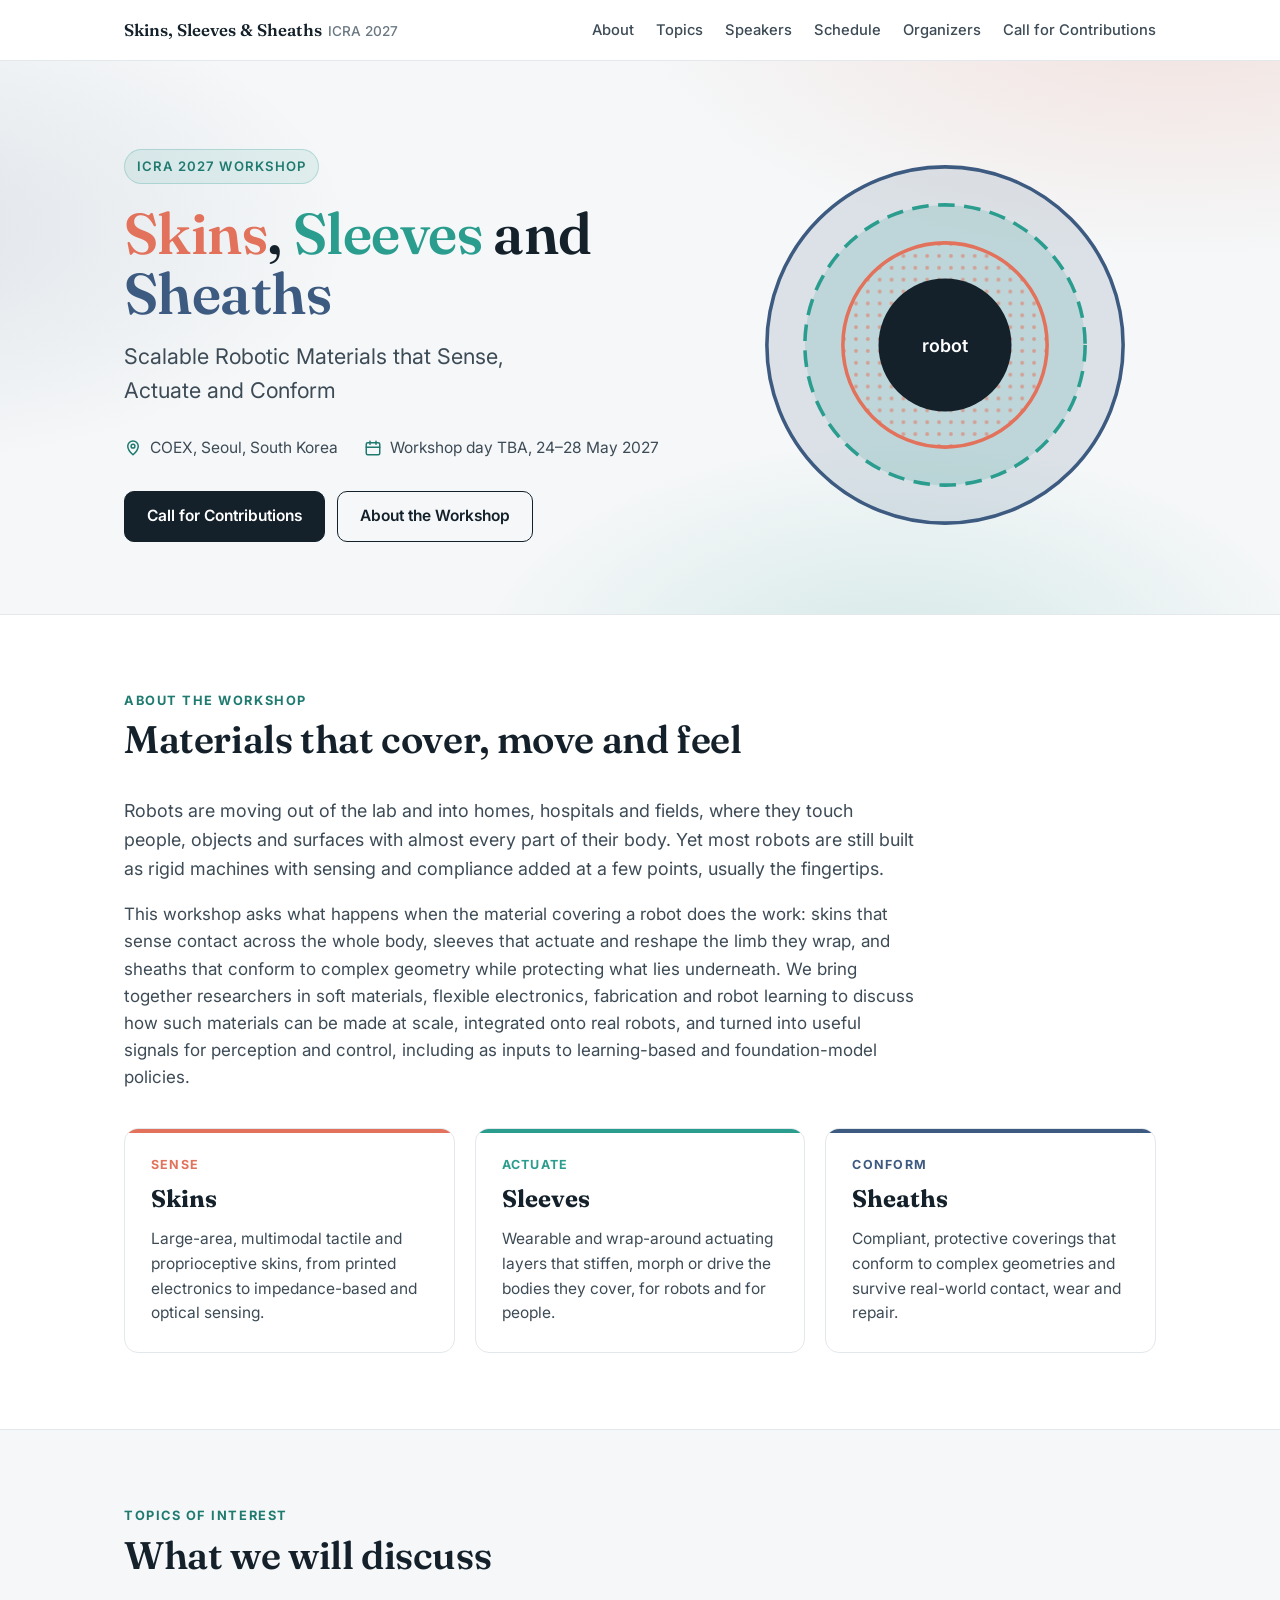
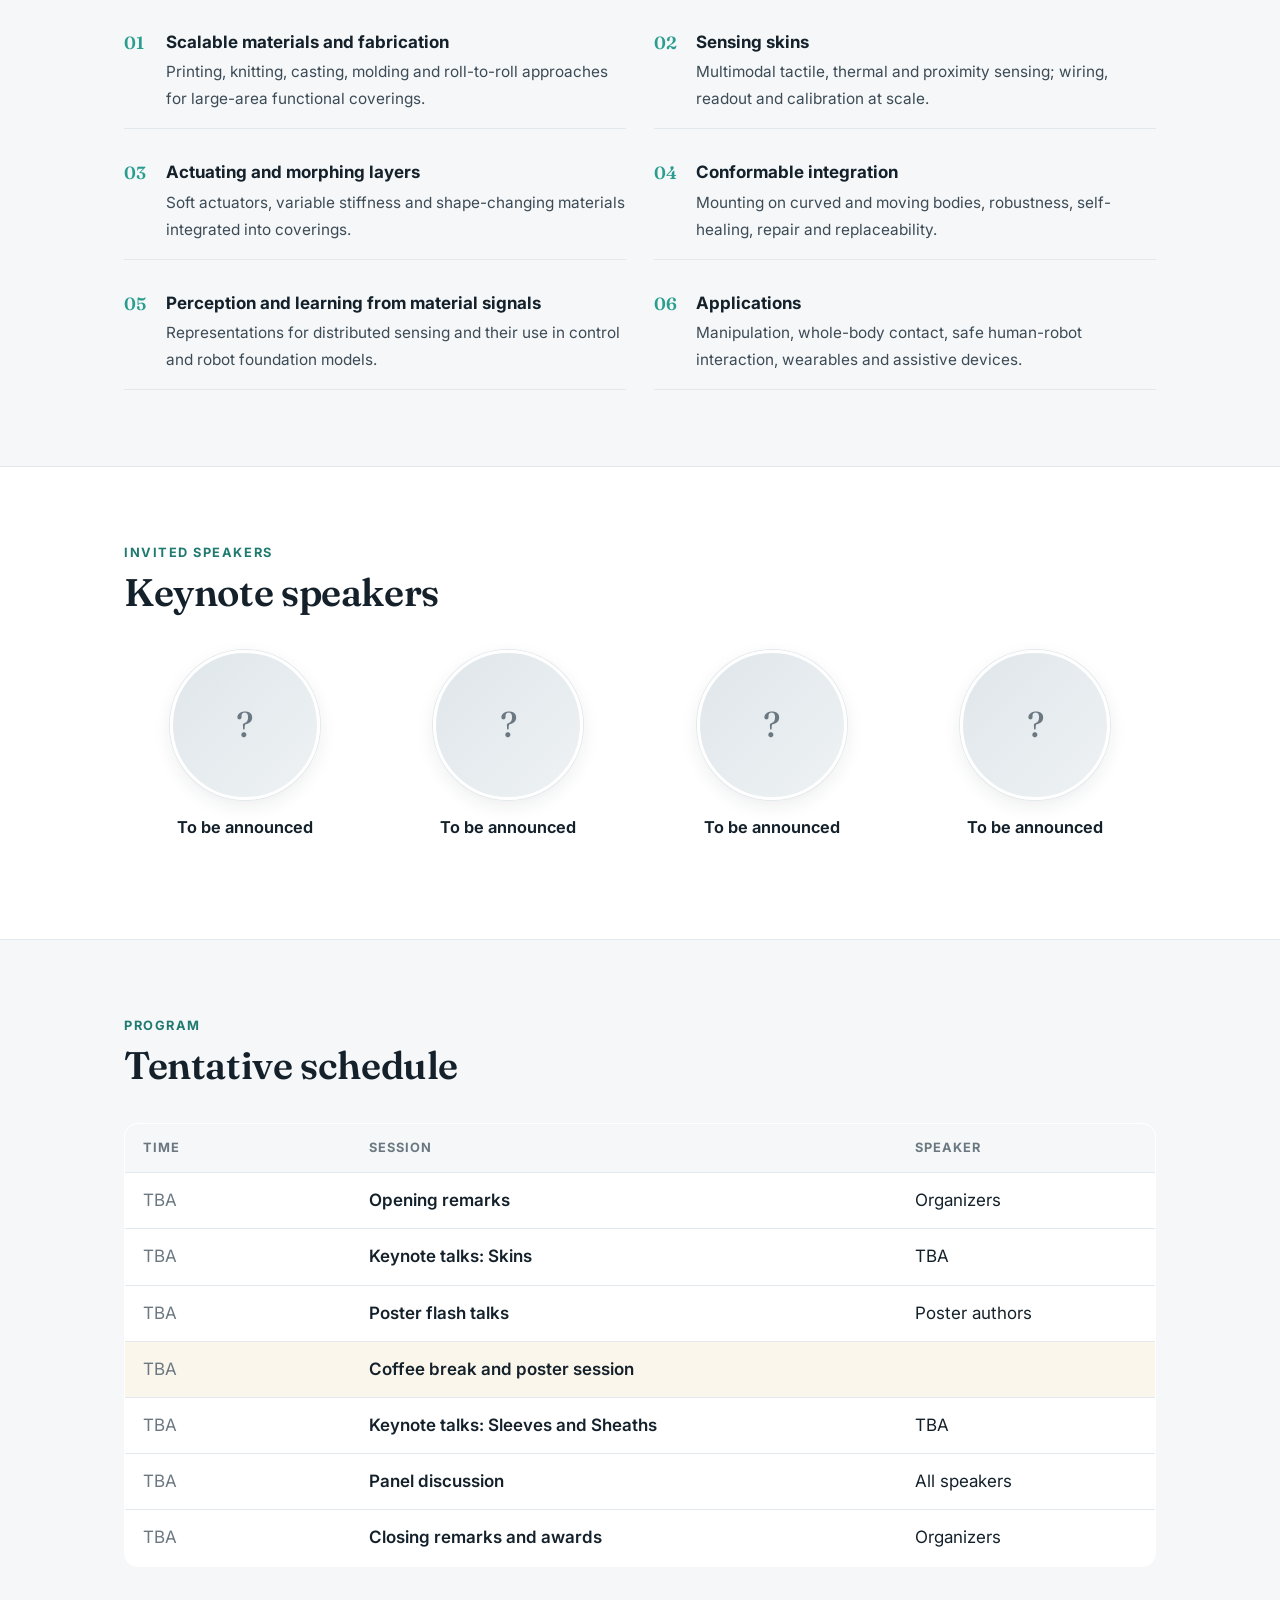
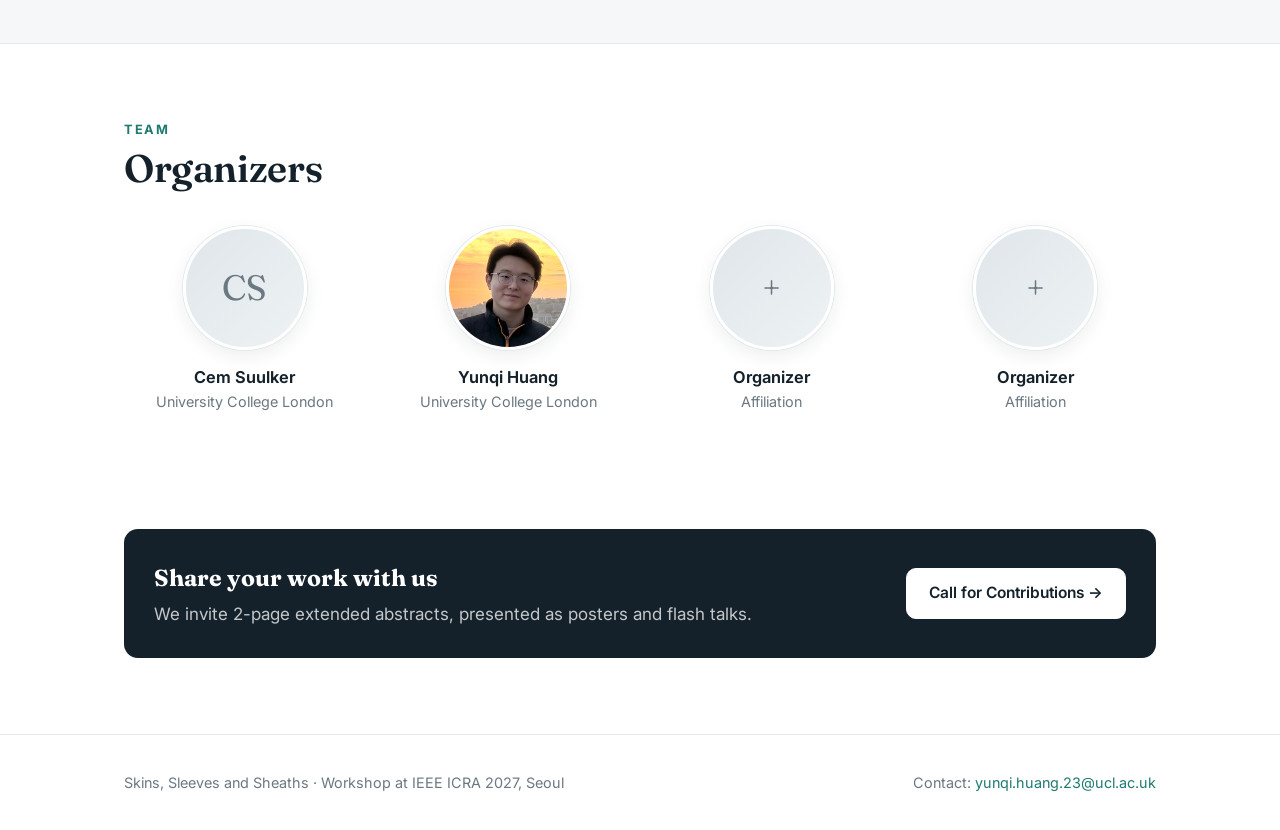
==== index.html @ aa508da0 "revise uni" ====
<!doctype html>
<html lang="en">
<head>
  <meta charset="utf-8">
  <meta name="viewport" content="width=device-width, initial-scale=1">
  <title>Skins, Sleeves and Sheaths | ICRA 2027 Workshop</title>
  <meta name="description" content="ICRA 2027 workshop on scalable robotic materials that sense, actuate and conform. Seoul, South Korea.">
  <meta property="og:title" content="Skins, Sleeves and Sheaths | ICRA 2027 Workshop">
  <meta property="og:description" content="Scalable robotic materials that sense, actuate and conform.">
  <link rel="icon" href="assets/img/favicon.svg" type="image/svg+xml">
  <link rel="preconnect" href="https://fonts.googleapis.com">
  <link rel="preconnect" href="https://fonts.gstatic.com" crossorigin>
  <link href="https://fonts.googleapis.com/css2?family=Fraunces:opsz,wght@9..144,500;9..144,600&family=Inter:wght@400;500;600;700&display=swap" rel="stylesheet">
  <link rel="stylesheet" href="assets/css/style.css">
</head>
<body>

<nav class="nav">
  <div class="container">
    <a class="brand" href="./">Skins, Sleeves &amp; Sheaths<span>ICRA 2027</span></a>
    <button class="nav-toggle" aria-label="Menu" onclick="document.querySelector('.nav-links').classList.toggle('open')">&#9776;</button>
    <ul class="nav-links">
      <li><a href="#about">About</a></li>
      <li><a href="#topics">Topics</a></li>
      <li><a href="#speakers">Speakers</a></li>
      <li><a href="#schedule">Schedule</a></li>
      <li><a href="#organizers">Organizers</a></li>
      <li><a href="call-for-contributions/">Call for Contributions</a></li>
    </ul>
  </div>
</nav>

<!-- ================= HERO ================= -->
<header class="hero">
  <div class="container">
    <div>
      <span class="eyebrow">ICRA 2027 Workshop</span>
      <h1><span class="w-skin">Skins</span>, <span class="w-sleeve">Sleeves</span> and <span class="w-sheath">Sheaths</span></h1>
      <p class="subtitle">Scalable Robotic Materials that Sense, Actuate and Conform</p>
      <div class="meta">
        <div>
          <svg viewBox="0 0 24 24" fill="none" stroke-width="2" stroke-linecap="round" stroke-linejoin="round"><path d="M12 21s-7-6.2-7-11.5A7 7 0 0 1 19 9.5C19 14.8 12 21 12 21z"/><circle cx="12" cy="9.5" r="2.5"/></svg>
          COEX, Seoul, South Korea <!-- TODO: add room once assigned -->
        </div>
        <div>
          <svg viewBox="0 0 24 24" fill="none" stroke-width="2" stroke-linecap="round" stroke-linejoin="round"><rect x="3" y="5" width="18" height="16" rx="2"/><path d="M16 3v4M8 3v4M3 11h18"/></svg>
          Workshop day TBA, 24–28 May 2027 <!-- TODO: exact date & time -->
        </div>
      </div>
      <div class="btns">
        <a class="btn btn-primary" href="call-for-contributions/">Call for Contributions</a>
        <a class="btn btn-ghost" href="#about">About the Workshop</a>
      </div>
    </div>

    <!-- Cross-section motif: core + three conforming layers -->
    <svg class="layers" viewBox="0 0 320 320" role="img" aria-label="Three conforming material layers around a robot limb">
      <defs>
        <pattern id="dots" width="10" height="10" patternUnits="userSpaceOnUse">
          <circle cx="5" cy="5" r="1.6" fill="#e2725b"/>
        </pattern>
      </defs>
      <circle cx="160" cy="160" r="150" fill="#3d5a80" opacity="0.14"/>
      <circle cx="160" cy="160" r="150" fill="none" stroke="#3d5a80" stroke-width="3"/>
      <circle cx="160" cy="160" r="118" fill="#2a9d8f" opacity="0.16"/>
      <circle cx="160" cy="160" r="118" fill="none" stroke="#2a9d8f" stroke-width="3" stroke-dasharray="14 8"/>
      <circle cx="160" cy="160" r="86" fill="url(#dots)" opacity="0.55"/>
      <circle cx="160" cy="160" r="86" fill="none" stroke="#e2725b" stroke-width="3"/>
      <circle cx="160" cy="160" r="56" fill="#14212b"/>
      <text x="160" y="166" text-anchor="middle" font-family="Inter, sans-serif" font-size="15" font-weight="600" fill="#fff">robot</text>
    </svg>
  </div>
</header>

<!-- ================= ABOUT ================= -->
<section id="about">
  <div class="container">
    <div class="section-head">
      <div class="kicker">About the Workshop</div>
      <h2>Materials that cover, move and feel</h2>
    </div>
    <div class="prose">
      <!-- DRAFT overview text: edit freely -->
      <p class="lead">Robots are moving out of the lab and into homes, hospitals and fields, where they touch people, objects and surfaces with almost every part of their body. Yet most robots are still built as rigid machines with sensing and compliance added at a few points, usually the fingertips.</p>
      <p>This workshop asks what happens when the material covering a robot does the work: skins that sense contact across the whole body, sleeves that actuate and reshape the limb they wrap, and sheaths that conform to complex geometry while protecting what lies underneath. We bring together researchers in soft materials, flexible electronics, fabrication and robot learning to discuss how such materials can be made at scale, integrated onto real robots, and turned into useful signals for perception and control, including as inputs to learning-based and foundation-model policies.</p>
    </div>

    <div class="pillars">
      <div class="pillar skin">
        <div class="tag">Sense</div>
        <h3>Skins</h3>
        <p>Large-area, multimodal tactile and proprioceptive skins, from printed electronics to impedance-based and optical sensing.</p>
      </div>
      <div class="pillar sleeve">
        <div class="tag">Actuate</div>
        <h3>Sleeves</h3>
        <p>Wearable and wrap-around actuating layers that stiffen, morph or drive the bodies they cover, for robots and for people.</p>
      </div>
      <div class="pillar sheath">
        <div class="tag">Conform</div>
        <h3>Sheaths</h3>
        <p>Compliant, protective coverings that conform to complex geometries and survive real-world contact, wear and repair.</p>
      </div>
    </div>
  </div>
</section>

<!-- ================= TOPICS ================= -->
<section id="topics" class="alt">
  <div class="container">
    <div class="section-head">
      <div class="kicker">Topics of Interest</div>
      <h2>What we will discuss</h2>
    </div>
    <ol class="topics">
      <li><span class="num">01</span><div><strong>Scalable materials and fabrication</strong><span class="desc">Printing, knitting, casting, molding and roll-to-roll approaches for large-area functional coverings.</span></div></li>
      <li><span class="num">02</span><div><strong>Sensing skins</strong><span class="desc">Multimodal tactile, thermal and proximity sensing; wiring, readout and calibration at scale.</span></div></li>
      <li><span class="num">03</span><div><strong>Actuating and morphing layers</strong><span class="desc">Soft actuators, variable stiffness and shape-changing materials integrated into coverings.</span></div></li>
      <li><span class="num">04</span><div><strong>Conformable integration</strong><span class="desc">Mounting on curved and moving bodies, robustness, self-healing, repair and replaceability.</span></div></li>
      <li><span class="num">05</span><div><strong>Perception and learning from material signals</strong><span class="desc">Representations for distributed sensing and their use in control and robot foundation models.</span></div></li>
      <li><span class="num">06</span><div><strong>Applications</strong><span class="desc">Manipulation, whole-body contact, safe human-robot interaction, wearables and assistive devices.</span></div></li>
    </ol>
  </div>
</section>

<!-- ================= SPEAKERS ================= -->
<section id="speakers">
  <div class="container">
    <div class="section-head">
      <div class="kicker">Invited Speakers</div>
      <h2>Keynote speakers</h2>
    </div>

    <div class="people">
      <!--
        Copy this block for each speaker. Put the photo in assets/img/speakers/.
        <div class="person">
          <a href="https://speaker-homepage" target="_blank" rel="noopener">
            <img class="photo" src="assets/img/speakers/firstname-lastname.jpg" alt="Prof. Firstname Lastname">
            <div class="name">Prof. Firstname Lastname</div>
          </a>
          <div class="aff">University</div>
          <div class="talk">Talk title</div>
        </div>
      -->
      <div class="person"><div class="photo">?</div><div class="name">To be announced</div><div class="aff">&nbsp;</div></div>
      <div class="person"><div class="photo">?</div><div class="name">To be announced</div><div class="aff">&nbsp;</div></div>
      <div class="person"><div class="photo">?</div><div class="name">To be announced</div><div class="aff">&nbsp;</div></div>
      <div class="person"><div class="photo">?</div><div class="name">To be announced</div><div class="aff">&nbsp;</div></div>
    </div>
  </div>
</section>

<!-- ================= SCHEDULE ================= -->
<section id="schedule" class="alt">
  <div class="container">
    <div class="section-head">
      <div class="kicker">Program</div>
      <h2>Tentative schedule</h2>
    </div>
    <!-- Edit rows freely. Add class="break" to a <tr> for coffee/poster breaks. -->
    <table class="schedule">
      <thead>
        <tr><th>Time</th><th>Session</th><th class="speaker-col">Speaker</th></tr>
      </thead>
      <tbody>
        <tr><td class="time">TBA</td><td class="event">Opening remarks</td><td class="speaker-col">Organizers</td></tr>
        <tr><td class="time">TBA</td><td class="event">Keynote talks: Skins</td><td class="speaker-col">TBA</td></tr>
        <tr><td class="time">TBA</td><td class="event">Poster flash talks</td><td class="speaker-col">Poster authors</td></tr>
        <tr class="break"><td class="time">TBA</td><td class="event">Coffee break and poster session</td><td class="speaker-col"></td></tr>
        <tr><td class="time">TBA</td><td class="event">Keynote talks: Sleeves and Sheaths</td><td class="speaker-col">TBA</td></tr>
        <tr><td class="time">TBA</td><td class="event">Panel discussion</td><td class="speaker-col">All speakers</td></tr>
        <tr><td class="time">TBA</td><td class="event">Closing remarks and awards</td><td class="speaker-col">Organizers</td></tr>
      </tbody>
    </table>
  </div>
</section>

<!-- ================= ORGANIZERS ================= -->
<section id="organizers">
  <div class="container">
    <div class="section-head">
      <div class="kicker">Team</div>
      <h2>Organizers</h2>
    </div>
    <div class="people organizers">
      <!--
        Copy this block for each organizer. Put the photo in assets/img/organizers/.
        <div class="person">
          <a href="https://homepage" target="_blank" rel="noopener">
            <img class="photo" src="assets/img/organizers/firstname-lastname.jpg" alt="Firstname Lastname">
            <div class="name">Firstname Lastname</div>
          </a>
          <div class="aff">University</div>
        </div>
      -->
      <div class="person">
        <a href="https://www.cemsuulker.com/" target="_blank" rel="noopener">
          <!-- TODO: add photo as assets/img/organizers/cem-suulker.jpg, then replace the div below with:
               <img class="photo" src="assets/img/organizers/cem-suulker.jpg" alt="Cem Suulker"> -->
          <div class="photo">CS</div>
          <div class="name">Cem Suulker</div>
        </a>
        <div class="aff">University College London</div>
      </div>
      <div class="person">
        <a href="https://rexhuang98.github.io/" target="_blank" rel="noopener">
          <img class="photo" src="assets/img/organizers/yunqi-huang.jpg" alt="Yunqi Huang">
          <div class="name">Yunqi Huang</div>
        </a>
        <div class="aff">University College London</div>
      </div>
      <div class="person"><div class="photo">+</div><div class="name">Organizer</div><div class="aff">Affiliation</div></div>
      <div class="person"><div class="photo">+</div><div class="name">Organizer</div><div class="aff">Affiliation</div></div>
    </div>
  </div>
</section>

<!-- ================= SPONSORS (uncomment when you have them) =================
<section id="sponsors" class="alt">
  <div class="container">
    <div class="section-head">
      <div class="kicker">Support</div>
      <h2>Sponsors</h2>
    </div>
    <div class="sponsors">
      <a href="https://sponsor-website" target="_blank" rel="noopener"><img src="assets/img/sponsors/sponsor1.png" alt="Sponsor name"></a>
    </div>
  </div>
</section>
-->

<!-- ================= CTA ================= -->
<section style="padding-top:0;">
  <div class="container">
    <div class="cta-band">
      <div>
        <h3>Share your work with us</h3>
        <p>We invite 2-page extended abstracts, presented as posters and flash talks.</p>
      </div>
      <a class="btn" href="call-for-contributions/">Call for Contributions →</a>
    </div>
  </div>
</section>

<footer>
  <div class="container">
    <div>Skins, Sleeves and Sheaths · Workshop at IEEE ICRA 2027, Seoul</div>
    <div>Contact: <a href="mailto:yunqi.huang.23@ucl.ac.uk">yunqi.huang.23@ucl.ac.uk</a></div>
  </div>
</footer>

</body>
</html>
---- assets/css/style.css ----
/* Skins, Sleeves and Sheaths — ICRA 2027 Workshop
   Plain CSS, no build step. Edit the tokens below to retheme. */

:root {
  --ink: #14212b;
  --ink-soft: #3d4b56;
  --muted: #6b7882;
  --line: #e3e8ec;
  --paper: #ffffff;
  --paper-alt: #f5f7f8;

  --skin: #e2725b;      /* Skins  — sense    */
  --sleeve: #2a9d8f;    /* Sleeves — actuate */
  --sheath: #3d5a80;    /* Sheaths — conform */
  --accent: #2a9d8f;
  --accent-dark: #1f7a6f;

  --radius: 14px;
  --maxw: 1080px;
  --font: "Inter", system-ui, -apple-system, "Segoe UI", Roboto, sans-serif;
  --display: "Fraunces", Georgia, "Times New Roman", serif;
}

* { box-sizing: border-box; }
html { scroll-behavior: smooth; scroll-padding-top: 72px; }
body {
  margin: 0;
  font-family: var(--font);
  color: var(--ink);
  background: var(--paper);
  line-height: 1.6;
  font-size: 17px;
  -webkit-font-smoothing: antialiased;
}
img { max-width: 100%; display: block; }
a { color: var(--accent-dark); text-decoration: none; }
a:hover { text-decoration: underline; }

.container { max-width: var(--maxw); margin: 0 auto; padding: 0 24px; }

/* ---------- Navigation ---------- */
.nav {
  position: sticky; top: 0; z-index: 50;
  background: rgba(255,255,255,0.9);
  backdrop-filter: saturate(160%) blur(10px);
  -webkit-backdrop-filter: saturate(160%) blur(10px);
  border-bottom: 1px solid var(--line);
}
.nav .container { display: flex; align-items: center; justify-content: space-between; height: 60px; gap: 16px; }
.brand { font-family: var(--display); font-weight: 600; font-size: 1.05rem; color: var(--ink); white-space: nowrap; }
.brand span { color: var(--muted); font-family: var(--font); font-weight: 500; font-size: 0.85rem; margin-left: 6px; }
.brand:hover { text-decoration: none; }
.nav-links { display: flex; gap: 22px; list-style: none; margin: 0; padding: 0; }
.nav-links a { color: var(--ink-soft); font-size: 0.92rem; font-weight: 500; }
.nav-links a:hover, .nav-links a.active { color: var(--ink); text-decoration: none; }
.nav-toggle { display: none; background: none; border: 0; font-size: 1.5rem; cursor: pointer; color: var(--ink); }

/* ---------- Hero ---------- */
.hero {
  position: relative; overflow: hidden;
  padding: 88px 0 72px;
  background:
    radial-gradient(900px 420px at 92% -10%, rgba(226,114,91,0.16), transparent 60%),
    radial-gradient(700px 380px at 70% 110%, rgba(42,157,143,0.16), transparent 60%),
    radial-gradient(800px 400px at -10% 30%, rgba(61,90,128,0.12), transparent 60%),
    var(--paper-alt);
  border-bottom: 1px solid var(--line);
}
.hero .container { position: relative; display: grid; grid-template-columns: 1.35fr 1fr; gap: 40px; align-items: center; }
.eyebrow {
  display: inline-flex; align-items: center; gap: 8px;
  font-size: 0.82rem; font-weight: 600; letter-spacing: 0.08em; text-transform: uppercase;
  color: var(--accent-dark);
  background: rgba(42,157,143,0.1); border: 1px solid rgba(42,157,143,0.25);
  padding: 6px 12px; border-radius: 999px;
}
.hero h1 {
  font-family: var(--display); font-weight: 600;
  font-size: clamp(2.3rem, 5vw, 3.6rem); line-height: 1.05; letter-spacing: -0.01em;
  margin: 20px 0 14px;
}
.hero h1 .w-skin { color: var(--skin); }
.hero h1 .w-sleeve { color: var(--sleeve); }
.hero h1 .w-sheath { color: var(--sheath); }
.hero .subtitle { font-size: clamp(1.1rem, 2vw, 1.35rem); color: var(--ink-soft); margin: 0 0 28px; max-width: 34ch; }
.meta { display: flex; flex-wrap: wrap; gap: 10px 26px; margin-bottom: 30px; color: var(--ink-soft); font-size: 0.97rem; }
.meta div { display: flex; align-items: center; gap: 8px; }
.meta svg { width: 18px; height: 18px; stroke: var(--accent-dark); flex: none; }
.btns { display: flex; flex-wrap: wrap; gap: 12px; }
.btn {
  display: inline-block; padding: 12px 22px; border-radius: 10px; font-weight: 600; font-size: 0.97rem;
  border: 1px solid var(--ink); transition: transform .15s ease, background .15s ease;
}
.btn:hover { text-decoration: none; transform: translateY(-1px); }
.btn-primary { background: var(--ink); color: #fff; }
.btn-primary:hover { background: #22323e; }
.btn-ghost { color: var(--ink); background: transparent; }
.btn-ghost:hover { background: rgba(20,33,43,0.05); }

.layers { width: 100%; max-width: 380px; justify-self: center; }

/* ---------- Sections ---------- */
section { padding: 76px 0; }
section.alt { background: var(--paper-alt); border-top: 1px solid var(--line); border-bottom: 1px solid var(--line); }
.section-head { margin-bottom: 36px; }
.section-head .kicker { font-size: 0.8rem; font-weight: 700; letter-spacing: 0.12em; text-transform: uppercase; color: var(--accent-dark); }
h2 { line-height: 1.15; font-family: var(--display); font-weight: 600; font-size: clamp(1.8rem, 3.2vw, 2.4rem); margin: 6px 0 0; letter-spacing: -0.01em; }
h3 { font-size: 1.15rem; margin: 0 0 8px; }
.lead { font-size: 1.12rem; color: var(--ink-soft); max-width: 72ch; }
.prose p { max-width: 72ch; color: var(--ink-soft); }

/* Pillars */
.pillars { display: grid; grid-template-columns: repeat(3, 1fr); gap: 20px; margin-top: 36px; }
.pillar {
  background: var(--paper); border: 1px solid var(--line); border-radius: var(--radius);
  padding: 26px; position: relative; overflow: hidden;
}
.pillar::before { content: ""; position: absolute; inset: 0 0 auto 0; height: 4px; background: var(--c); }
.pillar .tag { font-size: 0.78rem; font-weight: 700; letter-spacing: 0.1em; text-transform: uppercase; color: var(--c); }
.pillar h3 { font-family: var(--display); font-size: 1.5rem; margin: 6px 0 8px; }
.pillar p { margin: 0; color: var(--ink-soft); font-size: 0.97rem; }
.pillar.skin { --c: var(--skin); }
.pillar.sleeve { --c: var(--sleeve); }
.pillar.sheath { --c: var(--sheath); }

/* Topics */
.topics { display: grid; grid-template-columns: repeat(2, 1fr); gap: 14px 28px; margin: 0; padding: 0; list-style: none; }
.topics li { display: flex; gap: 14px; padding: 16px 0; border-bottom: 1px solid var(--line); }
.topics .num { font-family: var(--display); font-size: 1.1rem; color: var(--accent); font-weight: 600; min-width: 28px; }
.topics strong { display: block; margin-bottom: 2px; }
.topics span.desc { color: var(--ink-soft); font-size: 0.96rem; }

/* People grids */
.people { display: grid; grid-template-columns: repeat(auto-fill, minmax(190px, 1fr)); gap: 28px 22px; }
.person { text-align: center; }
.person .photo {
  width: 150px; height: 150px; margin: 0 auto 14px; border-radius: 50%;
  object-fit: cover; background: linear-gradient(135deg, #dfe6ea, #eef2f4);
  border: 3px solid var(--paper); box-shadow: 0 0 0 1px var(--line), 0 6px 18px rgba(20,33,43,0.08);
  transition: transform .2s ease;
  display: flex; align-items: center; justify-content: center;
  color: var(--muted); font-family: var(--display); font-size: 2.2rem;
}
.person a:hover .photo { transform: scale(1.04); }
.person a:hover { text-decoration: none; }
.person .name { font-weight: 650; color: var(--ink); font-size: 1.02rem; }
.person .aff { color: var(--muted); font-size: 0.9rem; }
.person .talk { color: var(--ink-soft); font-size: 0.88rem; font-style: italic; margin-top: 6px; }
.people.organizers .photo { width: 124px; height: 124px; }

.tba-note { color: var(--muted); font-size: 0.95rem; margin-top: 26px; }

/* Schedule */
.schedule { width: 100%; border-collapse: collapse; background: var(--paper); border: 1px solid var(--line); border-radius: var(--radius); overflow: hidden; }
.schedule th { text-align: left; font-size: 0.8rem; letter-spacing: 0.08em; text-transform: uppercase; color: var(--muted); padding: 14px 18px; border-bottom: 1px solid var(--line); background: var(--paper-alt); }
.schedule td { padding: 14px 18px; border-bottom: 1px solid var(--line); vertical-align: top; }
.schedule tr:last-child td { border-bottom: 0; }
.schedule td.time { white-space: nowrap; color: var(--muted); font-variant-numeric: tabular-nums; width: 22%; }
.schedule td.event { font-weight: 600; }
.schedule tr.break td { background: #fbf6ec; }

/* Callout / dates */
.dates { display: grid; grid-template-columns: repeat(3, 1fr); gap: 16px; margin: 8px 0 0; }
.date-card { background: var(--paper); border: 1px solid var(--line); border-radius: var(--radius); padding: 20px; }
.date-card .label { font-size: 0.8rem; font-weight: 600; text-transform: uppercase; letter-spacing: 0.08em; color: var(--muted); }
.date-card .value { font-family: var(--display); font-size: 1.35rem; font-weight: 600; margin-top: 4px; }

.cta-band {
  margin-top: 40px; padding: 30px; border-radius: var(--radius);
  background: var(--ink); color: #fff;
  display: flex; align-items: center; justify-content: space-between; gap: 20px; flex-wrap: wrap;
}
.cta-band h3 { font-family: var(--display); font-size: 1.45rem; margin: 0 0 4px; }
.cta-band p { margin: 0; color: rgba(255,255,255,0.75); }
.cta-band .btn { background: #fff; color: var(--ink); border-color: #fff; }

/* Sponsors */
.sponsors { display: flex; flex-wrap: wrap; gap: 40px; align-items: center; justify-content: center; }
.sponsors img { max-height: 70px; width: auto; filter: grayscale(30%); opacity: .85; transition: all .2s; }
.sponsors a:hover img { filter: none; opacity: 1; }

/* Page header (sub-pages) */
.page-head { padding: 64px 0 40px; background: var(--paper-alt); border-bottom: 1px solid var(--line); }
.page-head h1 { font-family: var(--display); font-weight: 600; font-size: clamp(2rem, 4vw, 2.8rem); margin: 10px 0 8px; }
.page-head p { color: var(--ink-soft); margin: 0; max-width: 64ch; }
.doc section { padding: 44px 0; border-bottom: 1px solid var(--line); }
.doc section:last-of-type { border-bottom: 0; }
.doc h2 { font-size: 1.6rem; margin-bottom: 14px; }
.doc ul { color: var(--ink-soft); padding-left: 1.2em; }
.doc li { margin: 6px 0; }
.doc p { color: var(--ink-soft); max-width: 74ch; }
.doc strong { color: var(--ink); }

/* Footer */
footer { padding: 36px 0; color: var(--muted); font-size: 0.9rem; border-top: 1px solid var(--line); }
footer .container { display: flex; justify-content: space-between; gap: 16px; flex-wrap: wrap; }

/* ---------- Responsive ---------- */
@media (max-width: 860px) {
  .hero { padding: 56px 0 52px; }
  .hero .container { grid-template-columns: 1fr; }
  .layers { max-width: 190px; order: -1; justify-self: start; }
  .pillars, .dates { grid-template-columns: 1fr; }
  .topics { grid-template-columns: 1fr; }
  section { padding: 56px 0; }
  .nav-toggle { display: block; }
  .nav-links {
    display: none; position: absolute; top: 60px; left: 0; right: 0;
    flex-direction: column; gap: 0; background: #fff; border-bottom: 1px solid var(--line);
  }
  .nav-links.open { display: flex; }
  .nav-links a { display: block; padding: 14px 24px; border-top: 1px solid var(--line); }
}
@media (max-width: 520px) {
  body { font-size: 16px; }
  .container { padding: 0 16px; }
  .people { grid-template-columns: repeat(2, 1fr); gap: 22px 12px; }
  .person .photo { width: 120px; height: 120px; }
  .people.organizers .photo { width: 104px; height: 104px; }
  .schedule th, .schedule td { padding: 12px 10px; font-size: 0.92rem; }
  .schedule td.time { width: auto; }
  .schedule .speaker-col { display: none; }
}
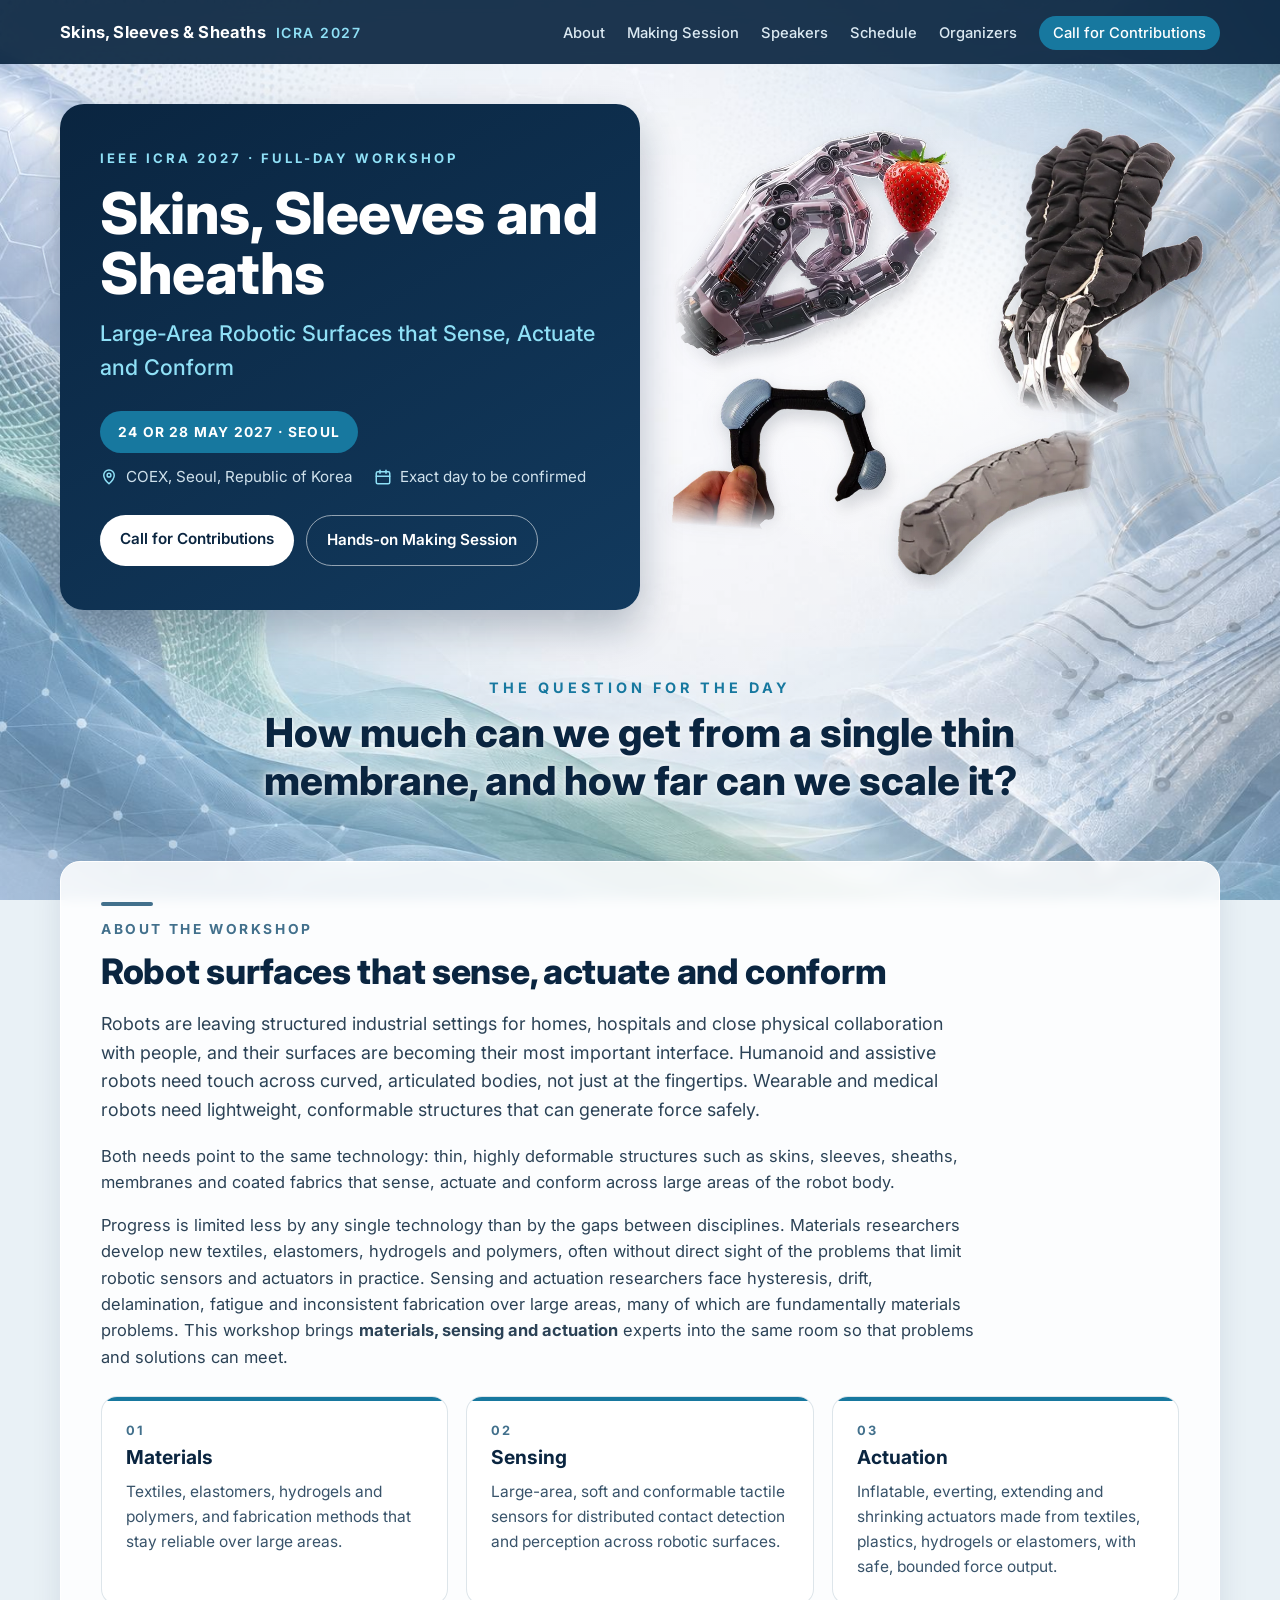
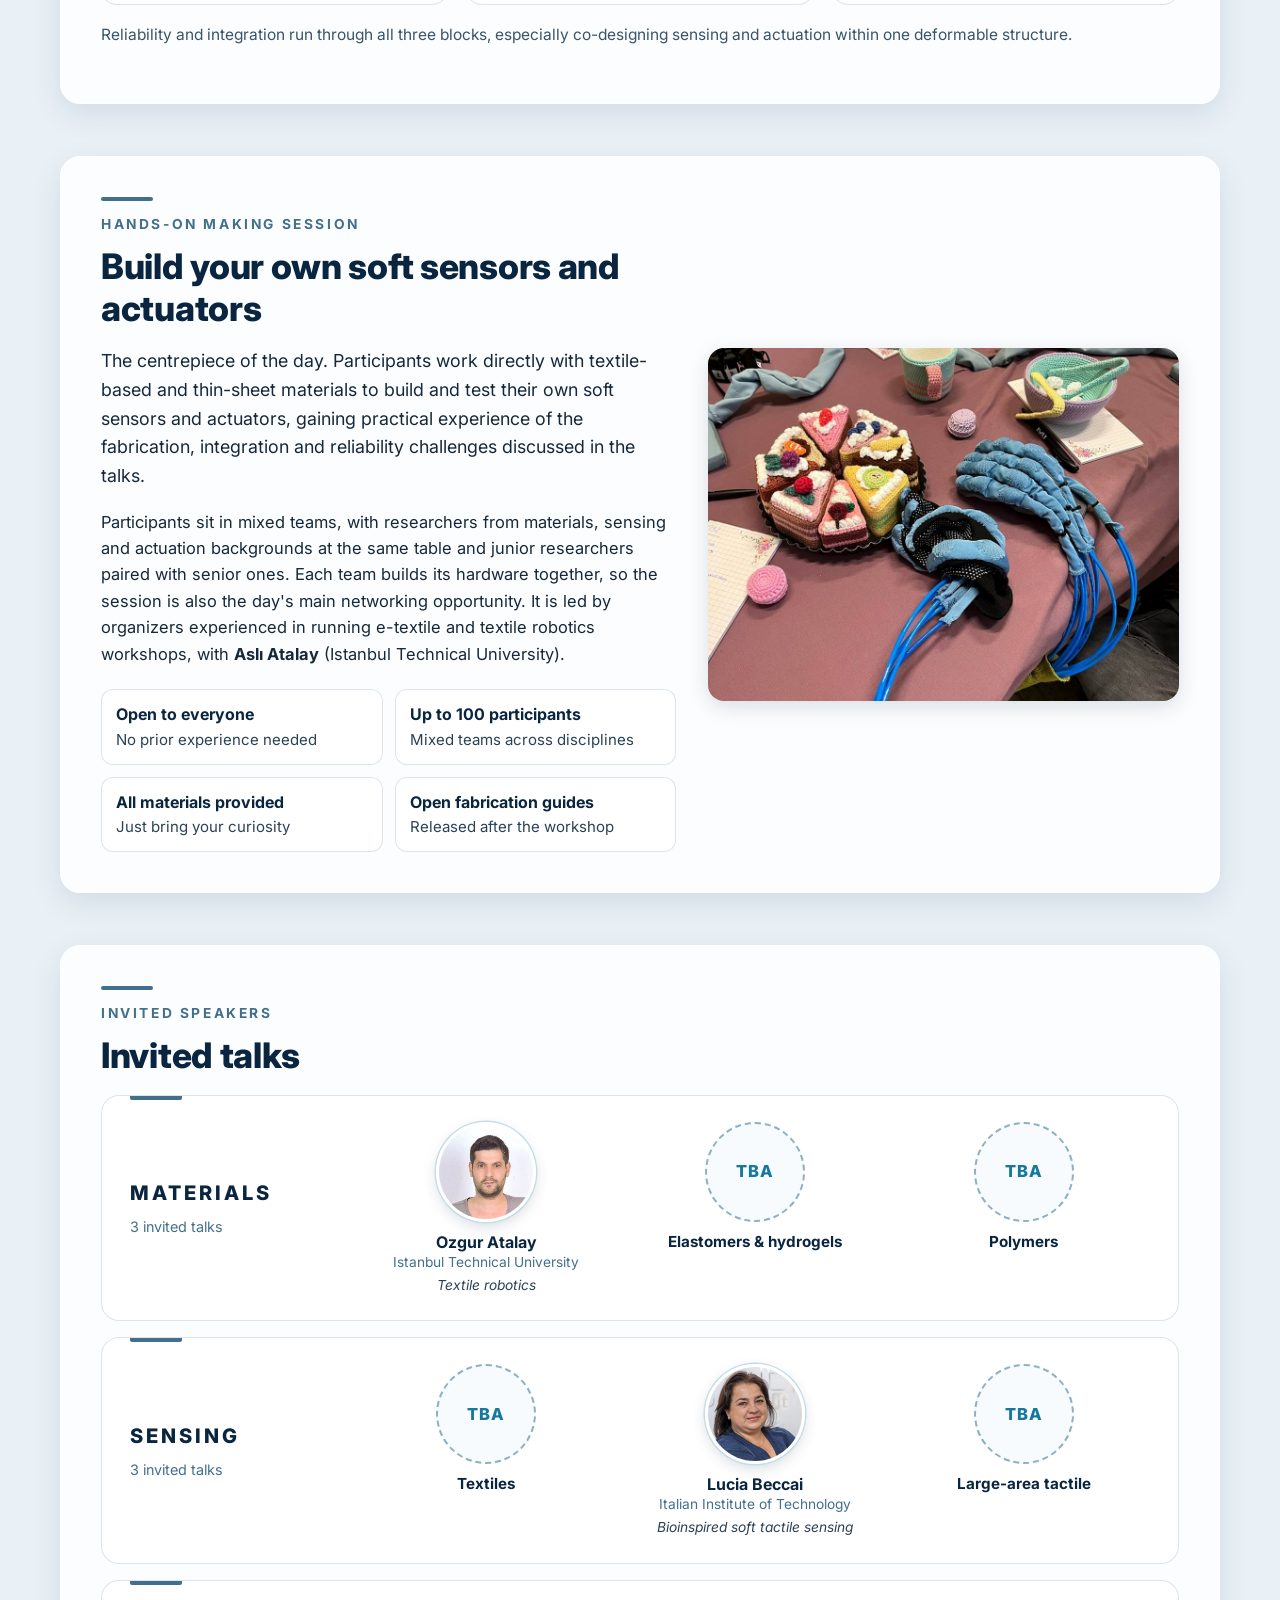
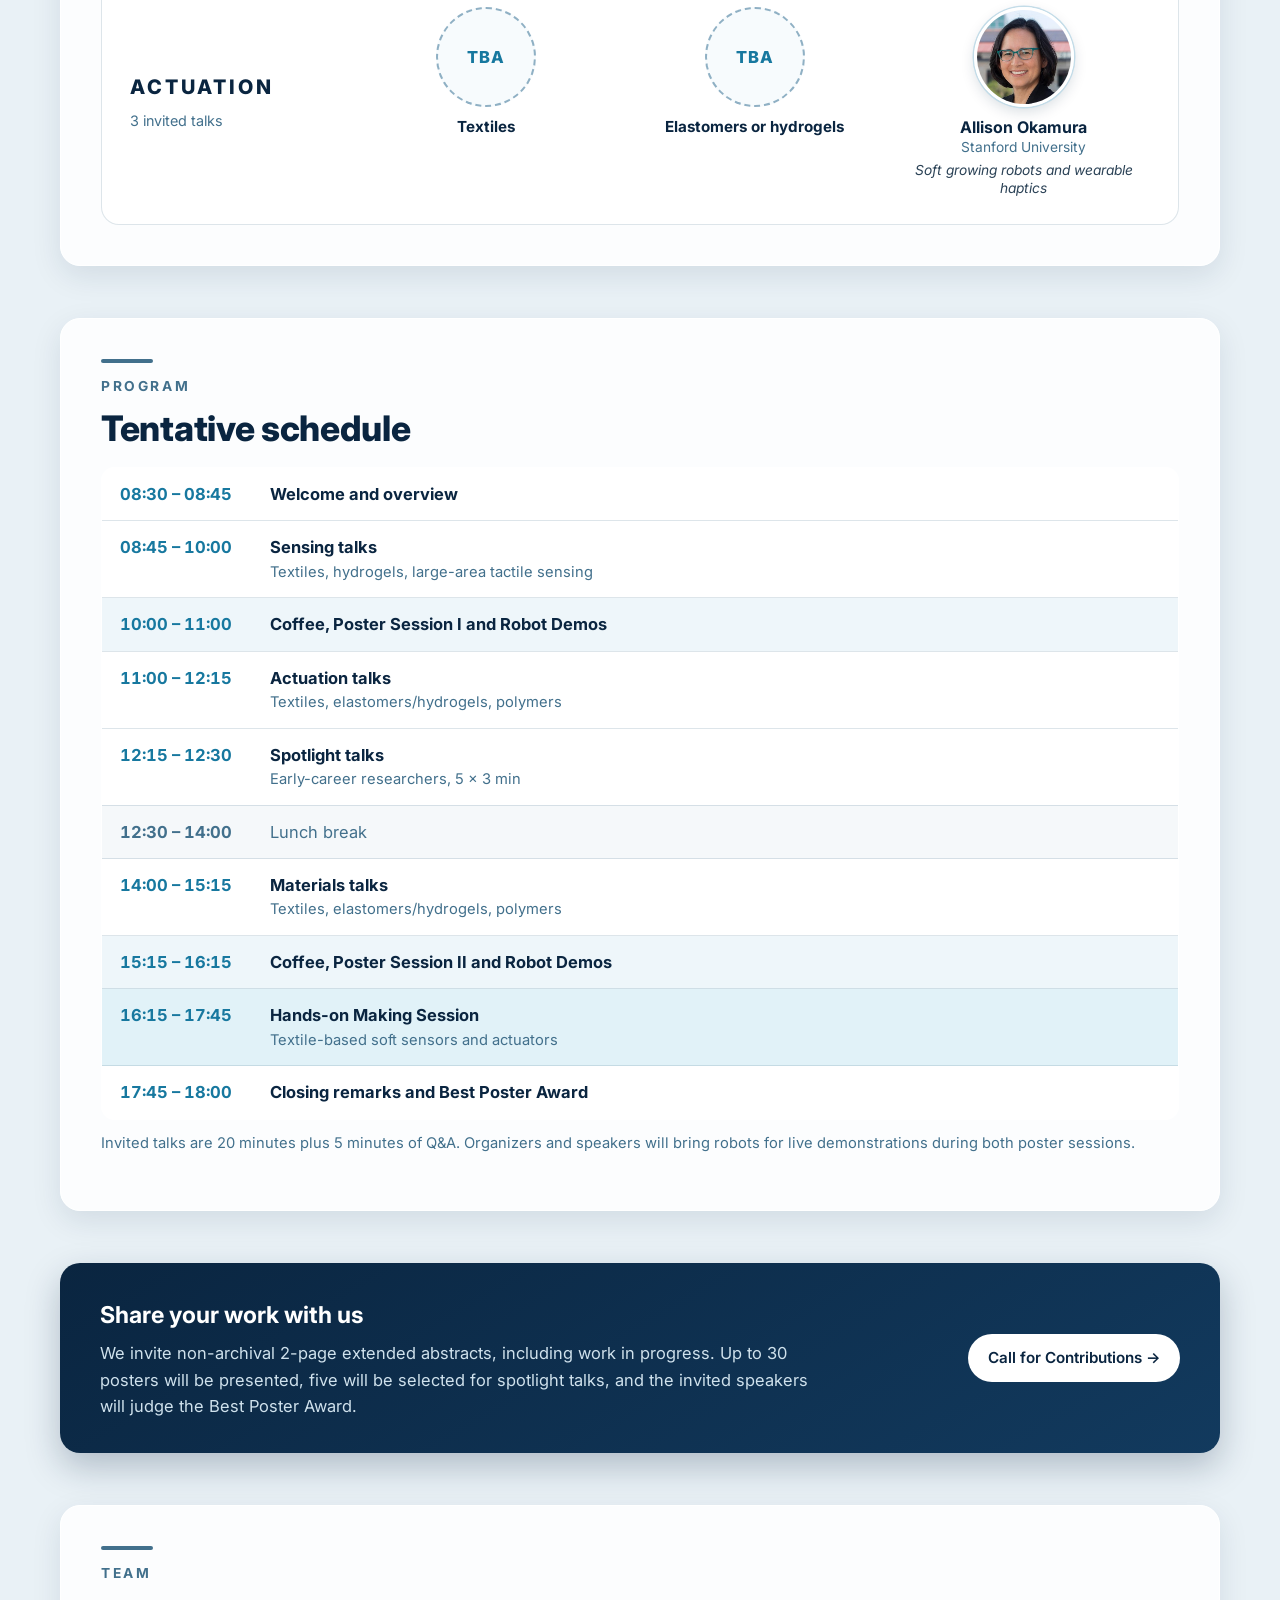
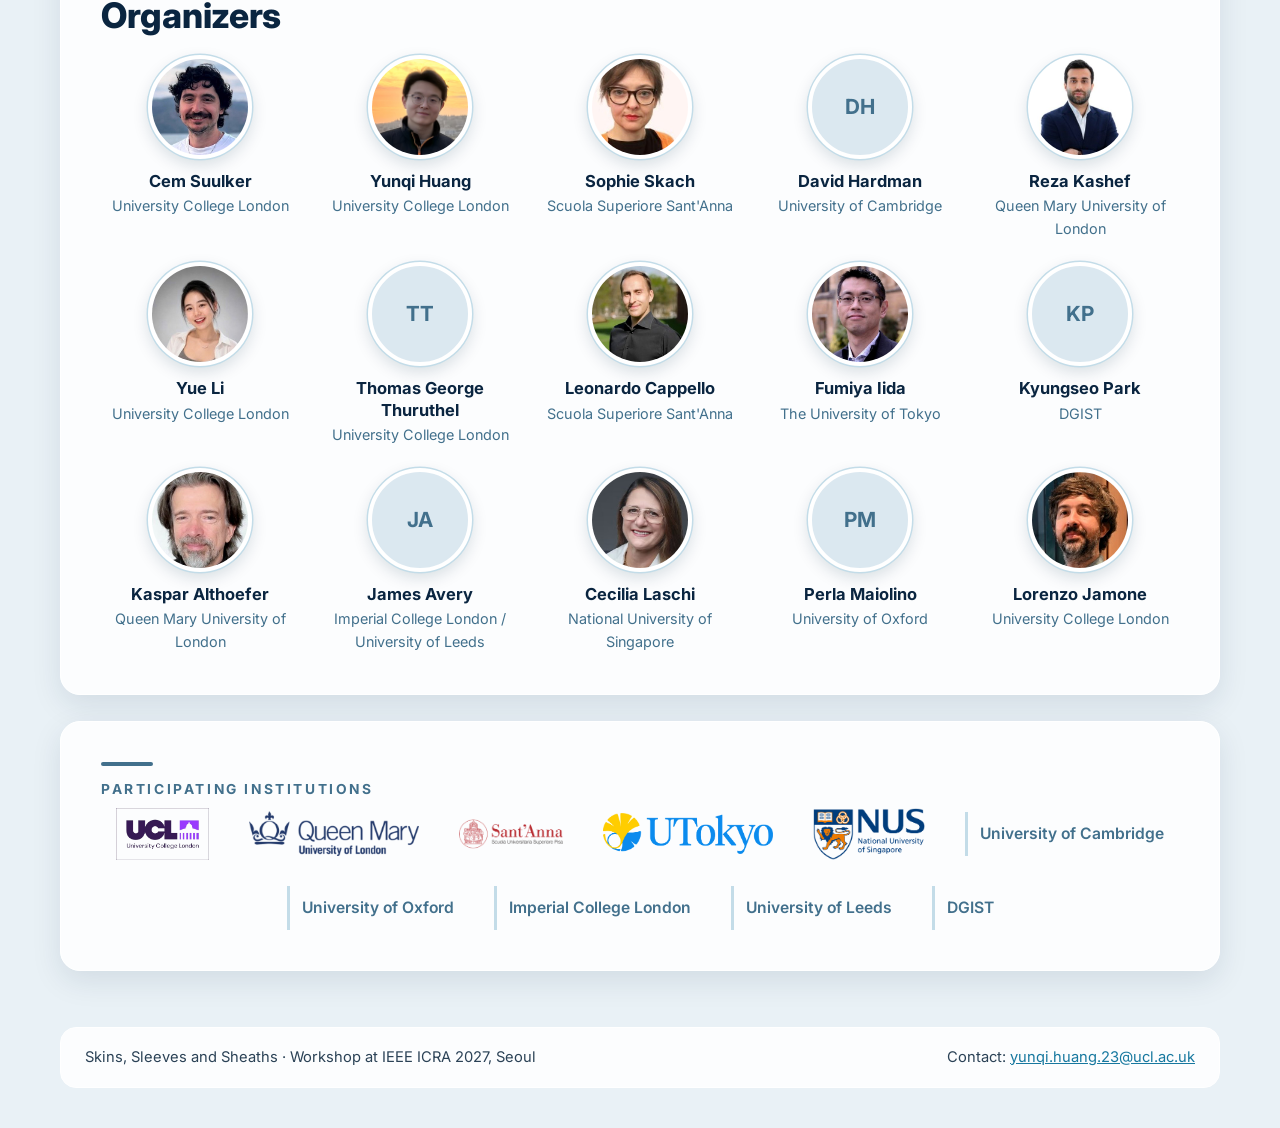
==== commit eb18d5b8: "Add files via upload" ====
--- a/index.html
+++ b/index.html
@@ -4,14 +4,184 @@
   <meta charset="utf-8">
   <meta name="viewport" content="width=device-width, initial-scale=1">
   <title>Skins, Sleeves and Sheaths | ICRA 2027 Workshop</title>
-  <meta name="description" content="ICRA 2027 workshop on scalable robotic materials that sense, actuate and conform. Seoul, South Korea.">
+  <meta name="description" content="Full-day ICRA 2027 workshop on large-area robotic surfaces that sense, actuate and conform. Seoul, South Korea.">
   <meta property="og:title" content="Skins, Sleeves and Sheaths | ICRA 2027 Workshop">
-  <meta property="og:description" content="Scalable robotic materials that sense, actuate and conform.">
+  <meta property="og:description" content="Large-Area Robotic Surfaces that Sense, Actuate and Conform. How much can we get from a single thin membrane, and how far can we scale it?">
+  <meta property="og:image" content="assets/img/hero/textile-band.jpg">
   <link rel="icon" href="assets/img/favicon.svg" type="image/svg+xml">
   <link rel="preconnect" href="https://fonts.googleapis.com">
   <link rel="preconnect" href="https://fonts.gstatic.com" crossorigin>
-  <link href="https://fonts.googleapis.com/css2?family=Fraunces:opsz,wght@9..144,500;9..144,600&family=Inter:wght@400;500;600;700&display=swap" rel="stylesheet">
-  <link rel="stylesheet" href="assets/css/style.css">
+  <link href="https://fonts.googleapis.com/css2?family=Inter:wght@400;500;600;700;800&display=swap" rel="stylesheet">
+  <style>
+    :root{
+      --navy:#0A2540; --navy-2:#123a5e; --teal:#17789F; --slate:#42708C;
+      --mist:#C3DCE8; --cyan:#8FE0F6; --ink:#16283a; --muted:#4f6b80;
+      --panel:rgba(255,255,255,.86); --line:rgba(66,112,140,.18);
+      --radius:20px; --shadow:0 10px 30px rgba(10,37,64,.10);
+    }
+    *{box-sizing:border-box}
+    html{scroll-behavior:smooth; scroll-padding-top:76px}
+    body{
+      margin:0; font-family:Inter,Arial,Helvetica,sans-serif; color:var(--ink); line-height:1.6; font-size:16.5px;
+      background-color:#e9f1f6;
+      background-image:linear-gradient(rgba(255,255,255,.30),rgba(255,255,255,.30)), url("assets/img/bg.jpg");
+      background-size:cover; background-position:center; background-attachment:fixed;
+    }
+    img{max-width:100%; display:block}
+    a{color:var(--teal)}
+    .container{width:min(1160px, 100% - 32px); margin-inline:auto}
+
+    /* ---------- NAV ---------- */
+    .nav{position:sticky; top:0; z-index:50; background:rgba(10,37,64,.92); backdrop-filter:blur(8px); -webkit-backdrop-filter:blur(8px)}
+    .nav .container{display:flex; align-items:center; justify-content:space-between; height:64px; gap:16px}
+    .brand{color:#fff; text-decoration:none; font-weight:700; letter-spacing:.2px; white-space:nowrap}
+    .brand span{color:var(--cyan); font-weight:600; margin-left:10px; font-size:.85em; letter-spacing:1.5px}
+    .nav-links{list-style:none; display:flex; gap:22px; margin:0; padding:0}
+    .nav-links a{color:#dbe9f2; text-decoration:none; font-size:.92rem; font-weight:500}
+    .nav-links a:hover{color:#fff}
+    .nav-links .cta a{background:var(--teal); color:#fff; padding:8px 14px; border-radius:999px}
+    .nav-toggle{display:none; background:none; border:0; color:#fff; font-size:1.5rem; cursor:pointer}
+    @media (max-width:920px){
+      .nav-toggle{display:block}
+      .nav-links{display:none; position:absolute; top:64px; left:0; right:0; flex-direction:column; gap:0; background:var(--navy); padding:8px 16px 16px}
+      .nav-links.open{display:flex}
+      .nav-links li{padding:10px 0; border-bottom:1px solid rgba(255,255,255,.08)}
+      .nav-links .cta a{display:inline-block; margin-top:6px}
+    }
+
+    /* ---------- HERO ---------- */
+    .hero{padding:40px 0 28px}
+    .hero-grid{display:grid; grid-template-columns:1.05fr 1fr; gap:28px; align-items:stretch}
+    .hero-card{
+      background:linear-gradient(150deg, var(--navy) 0%, var(--navy-2) 100%); color:#fff; border-radius:24px;
+      padding:44px 40px; box-shadow:0 18px 40px rgba(10,37,64,.28); display:flex; flex-direction:column; justify-content:center
+    }
+    .eyebrow{font-size:.82rem; font-weight:700; letter-spacing:3px; text-transform:uppercase; color:var(--cyan)}
+    .hero h1{font-size:clamp(2.3rem, 4.6vw, 3.6rem); line-height:1.05; margin:14px 0 12px; font-weight:800; letter-spacing:-.5px}
+    .hero .subtitle{font-size:clamp(1.1rem, 2vw, 1.35rem); color:var(--cyan); margin:0 0 26px; font-weight:500}
+    .pill{display:inline-flex; align-items:center; gap:10px; background:var(--teal); color:#fff; border-radius:999px;
+      padding:10px 18px; font-weight:700; letter-spacing:1.2px; font-size:.86rem; text-transform:uppercase; margin-bottom:12px; align-self:flex-start}
+    .meta{display:flex; flex-wrap:wrap; gap:8px 22px; color:#cfe1ec; font-size:.95rem; margin-bottom:26px}
+    .meta div{display:flex; align-items:center; gap:8px}
+    .meta svg{width:18px; height:18px; stroke:var(--cyan)}
+    .btns{display:flex; flex-wrap:wrap; gap:12px}
+    .btn{display:inline-block; padding:12px 20px; border-radius:999px; font-weight:600; text-decoration:none; font-size:.95rem; transition:transform .15s ease, background .15s ease}
+    .btn:hover{transform:translateY(-1px)}
+    .btn-primary{background:#fff; color:var(--navy)}
+    .btn-ghost{border:1.5px solid rgba(255,255,255,.55); color:#fff}
+    .btn-ghost:hover{background:rgba(255,255,255,.1)}
+
+    .hero-figure{margin:0; display:flex; align-items:center; justify-content:center; position:relative}
+    .hero-figure::before{content:""; position:absolute; inset:4% 2%; border-radius:50%;
+      background:radial-gradient(closest-side, rgba(255,255,255,.85), rgba(255,255,255,.35) 60%, rgba(255,255,255,0))}
+    .hero-figure img{position:relative; width:100%; max-width:600px; height:auto; filter:drop-shadow(0 6px 10px rgba(10,37,64,.10))}
+    @media (max-width:900px){ .hero-grid{grid-template-columns:1fr} .hero-card{padding:34px 24px} .hero-figure img{max-width:480px} }
+
+    /* ---------- SECTIONS ---------- */
+    section{padding:26px 0}
+    .panel{background:var(--panel); border:1px solid #fff; border-radius:var(--radius); padding:40px; box-shadow:var(--shadow);
+      backdrop-filter:blur(6px); -webkit-backdrop-filter:blur(6px)}
+    @media (max-width:640px){ .panel{padding:26px 20px} }
+    .kicker{display:flex; flex-direction:column; gap:12px; font-size:.86rem; font-weight:700; letter-spacing:2.6px; text-transform:uppercase; color:var(--slate)}
+    .kicker::before{content:""; width:52px; height:4px; border-radius:2px; background:var(--slate)}
+    h2{font-size:clamp(1.6rem, 3vw, 2.2rem); line-height:1.2; margin:10px 0 18px; color:var(--navy); font-weight:800; letter-spacing:-.3px}
+    h3{color:var(--navy); margin:0 0 8px; font-size:1.2rem}
+    .lead{font-size:1.12rem; color:var(--ink)}
+    .prose p{max-width:880px; color:#2b4256}
+
+    /* question band */
+    .question{text-align:center; padding:38px 0 30px}
+    .question .label{font-size:.9rem; letter-spacing:4px; font-weight:700; color:var(--teal); text-transform:uppercase}
+    .question p{font-size:clamp(1.5rem, 3.4vw, 2.5rem); font-weight:800; color:var(--navy); line-height:1.2; margin:10px auto 0; max-width:900px;
+      text-shadow:0 0 18px rgba(255,255,255,.9), 0 0 4px rgba(255,255,255,.9)}
+
+    /* pillars */
+    .pillars{display:grid; grid-template-columns:repeat(3,1fr); gap:18px; margin-top:26px}
+    .pillar{background:#fff; border:1px solid var(--line); border-radius:16px; padding:24px; position:relative; overflow:hidden}
+    .pillar::after{content:""; position:absolute; left:0; top:0; height:4px; width:100%; background:var(--teal)}
+    .pillar .num{font-size:.8rem; letter-spacing:2px; color:var(--slate); font-weight:700}
+    .pillar p{margin:0; color:#38536a; font-size:.97rem}
+    .note{margin-top:18px; color:#38536a; font-size:.97rem}
+    @media (max-width:820px){ .pillars{grid-template-columns:1fr} }
+
+    /* making session */
+    .make{display:grid; grid-template-columns:1.1fr .9fr; gap:32px; align-items:center}
+    .make > *{min-width:0}
+    .make img{border-radius:16px; box-shadow:0 6px 20px rgba(10,37,64,.14); background:#fff; width:100%; aspect-ratio:4/3; object-fit:cover}
+    .facts{display:grid; grid-template-columns:repeat(2,1fr); gap:12px; margin:22px 0 0; padding:0; list-style:none}
+    .facts li{background:#fff; border:1px solid var(--line); border-radius:12px; padding:12px 14px; font-size:.94rem; color:#2b4256}
+    .facts strong{display:block; color:var(--navy); font-size:1rem}
+    .tag{display:inline-block; background:#e3f1f7; color:var(--teal); font-weight:700; font-size:.78rem; letter-spacing:1.6px; text-transform:uppercase; padding:5px 10px; border-radius:999px; margin-bottom:8px}
+    @media (max-width:820px){ .make{grid-template-columns:1fr} .make img{max-width:100%} .facts{grid-template-columns:1fr} }
+
+    /* people */
+    .people{display:grid; gap:22px}
+    .speakers{grid-template-columns:repeat(4,1fr)}
+    .organizers{grid-template-columns:repeat(5,1fr)}
+    @media (max-width:980px){ .speakers{grid-template-columns:repeat(2,1fr)} .organizers{grid-template-columns:repeat(4,1fr)} }
+    @media (max-width:640px){ .organizers{grid-template-columns:repeat(2,1fr)} }
+    @media (max-width:440px){ .speakers{grid-template-columns:1fr} }
+    .person{text-align:center}
+    .person a{text-decoration:none; color:inherit}
+    .photo{width:132px; height:132px; border-radius:50%; object-fit:cover; margin:0 auto 12px; border:4px solid #fff;
+      box-shadow:0 0 0 1.5px var(--mist), 0 6px 16px rgba(10,37,64,.15); background:#dbe8f0;
+      display:flex; align-items:center; justify-content:center; font-weight:700; color:var(--slate); font-size:1.6rem}
+    .organizers .photo{width:104px; height:104px; font-size:1.3rem}
+    .person .name{font-weight:700; color:var(--navy); line-height:1.3}
+    .person a:hover .name{color:var(--teal)}
+    .person .aff{color:var(--slate); font-size:.9rem; margin-top:2px}
+    .person .talk{color:#2b4256; font-size:.9rem; margin-top:8px; font-style:italic}
+    .tba .photo{border:2px dashed var(--mist); box-shadow:none; background:rgba(255,255,255,.6); color:#8FB0C4}
+    .tba .name{color:var(--slate)}
+
+    /* speaker tracks (flyer style) */
+    .tracks{display:grid; grid-template-columns:1fr; gap:16px; margin-top:6px}
+    .track{background:#fff; border:1px solid var(--line); border-radius:18px; padding:26px 28px; position:relative;
+      display:grid; grid-template-columns:210px 1fr; gap:20px; align-items:center}
+    .track::before{content:""; position:absolute; left:28px; top:0; width:52px; height:4px; border-radius:0 0 2px 2px; background:var(--slate)}
+    .track-head h3{margin:0 0 4px; font-size:1.25rem; letter-spacing:3px; text-transform:uppercase; font-weight:800}
+    .track-head span{color:var(--slate); font-size:.9rem}
+    .slots{display:grid; grid-template-columns:repeat(3,1fr); gap:16px; text-align:center; align-items:start}
+    .disc{width:100px; height:100px; border-radius:50%; object-fit:cover; margin:0 auto 10px; border:3px solid #fff;
+      box-shadow:0 0 0 1.5px var(--mist), 0 5px 14px rgba(10,37,64,.15)}
+    .tba-slot .disc{display:flex; align-items:center; justify-content:center; border:2px dashed #8FB0C4; box-shadow:none;
+      color:var(--teal); font-weight:800; letter-spacing:1px; background:#f7fbfd}
+    .sname{font-weight:700; color:var(--navy); font-size:1rem; line-height:1.25}
+    .saff{color:var(--slate); font-size:.86rem; line-height:1.3; margin-top:2px}
+    .stopic{color:#2b4256; font-size:.86rem; font-style:italic; line-height:1.3; margin-top:5px}
+    .slabel{font-weight:700; color:var(--navy); font-size:.95rem; line-height:1.3}
+    @media (max-width:760px){ .track{grid-template-columns:1fr; padding:26px 16px 20px} .slots{gap:8px} .disc{width:80px; height:80px}
+      .sname{font-size:.9rem} .saff,.stopic{font-size:.78rem} .slabel{font-size:.86rem} }
+
+    /* schedule */
+    .schedule{width:100%; border-collapse:collapse; background:#fff; border-radius:14px; overflow:hidden; border:1px solid var(--line)}
+    .schedule td{padding:13px 18px; border-bottom:1px solid var(--line); vertical-align:top}
+    .schedule tr:last-child td{border-bottom:0}
+    .schedule .time{white-space:nowrap; font-weight:700; color:var(--teal); width:150px; font-variant-numeric:tabular-nums}
+    .schedule .event strong{color:var(--navy)}
+    .schedule .event span{display:block; color:var(--slate); font-size:.92rem}
+    .schedule tr.break td{background:#eef6fa}
+    .schedule tr.lunch td{background:#f5f8fa; color:var(--slate)}
+    .schedule tr.highlight td{background:#e1f2f8}
+    .schedule-note{color:var(--slate); font-size:.92rem; margin-top:12px}
+    @media (max-width:560px){ .schedule .time{width:auto} .schedule td{padding:11px 12px} }
+
+    /* call band */
+    .cta-band{display:flex; align-items:center; justify-content:space-between; gap:24px; flex-wrap:wrap;
+      background:linear-gradient(150deg, var(--navy), var(--navy-2)); color:#fff; border-radius:var(--radius); padding:34px 40px; box-shadow:0 14px 34px rgba(10,37,64,.25)}
+    .cta-band h3{color:#fff; font-size:1.45rem; margin-bottom:6px}
+    .cta-band p{margin:0; color:#cfe1ec; max-width:720px}
+    .cta-band .btn{background:#fff; color:var(--navy)}
+
+    /* logos */
+    .logos{display:flex; flex-wrap:wrap; align-items:center; justify-content:center; gap:26px 40px; margin-top:8px}
+    .logos img{height:52px; max-width:170px; width:auto; object-fit:contain}
+    .logos .wordmark{height:44px; display:flex; align-items:center; font-weight:600; color:var(--slate); font-size:.98rem; border-left:3px solid var(--mist); padding-left:12px}
+
+    footer{padding:30px 0 40px; color:#2b4256; font-size:.92rem}
+    footer .container{display:flex; justify-content:space-between; flex-wrap:wrap; gap:10px;
+      background:var(--panel); border:1px solid #fff; border-radius:16px; padding:18px 24px}
+  </style>
 </head>
 <body>
 
@@ -21,224 +191,232 @@
     <button class="nav-toggle" aria-label="Menu" onclick="document.querySelector('.nav-links').classList.toggle('open')">&#9776;</button>
     <ul class="nav-links">
       <li><a href="#about">About</a></li>
-      <li><a href="#topics">Topics</a></li>
+      <li><a href="#making">Making Session</a></li>
       <li><a href="#speakers">Speakers</a></li>
       <li><a href="#schedule">Schedule</a></li>
       <li><a href="#organizers">Organizers</a></li>
-      <li><a href="call-for-contributions/">Call for Contributions</a></li>
+      <li class="cta"><a href="call-for-contributions/">Call for Contributions</a></li>
     </ul>
   </div>
 </nav>
 
 <!-- ================= HERO ================= -->
 <header class="hero">
-  <div class="container">
-    <div>
-      <span class="eyebrow">ICRA 2027 Workshop</span>
-      <h1><span class="w-skin">Skins</span>, <span class="w-sleeve">Sleeves</span> and <span class="w-sheath">Sheaths</span></h1>
-      <p class="subtitle">Scalable Robotic Materials that Sense, Actuate and Conform</p>
+  <div class="container hero-grid">
+    <div class="hero-card">
+      <span class="eyebrow">IEEE ICRA 2027 · Full-day workshop</span>
+      <h1>Skins, Sleeves and Sheaths</h1>
+      <p class="subtitle">Large-Area Robotic Surfaces that Sense, Actuate and Conform</p>
+      <span class="pill">24 or 28 May 2027 · Seoul</span>
       <div class="meta">
         <div>
           <svg viewBox="0 0 24 24" fill="none" stroke-width="2" stroke-linecap="round" stroke-linejoin="round"><path d="M12 21s-7-6.2-7-11.5A7 7 0 0 1 19 9.5C19 14.8 12 21 12 21z"/><circle cx="12" cy="9.5" r="2.5"/></svg>
-          COEX, Seoul, South Korea <!-- TODO: add room once assigned -->
+          COEX, Seoul, Republic of Korea <!-- TODO: add room once assigned -->
         </div>
         <div>
           <svg viewBox="0 0 24 24" fill="none" stroke-width="2" stroke-linecap="round" stroke-linejoin="round"><rect x="3" y="5" width="18" height="16" rx="2"/><path d="M16 3v4M8 3v4M3 11h18"/></svg>
-          Workshop day TBA, 24–28 May 2027 <!-- TODO: exact date & time -->
+          Exact day to be confirmed <!-- TODO: exact date -->
         </div>
       </div>
       <div class="btns">
         <a class="btn btn-primary" href="call-for-contributions/">Call for Contributions</a>
-        <a class="btn btn-ghost" href="#about">About the Workshop</a>
-      </div>
-    </div>
-
-    <!-- Cross-section motif: core + three conforming layers -->
-    <svg class="layers" viewBox="0 0 320 320" role="img" aria-label="Three conforming material layers around a robot limb">
-      <defs>
-        <pattern id="dots" width="10" height="10" patternUnits="userSpaceOnUse">
-          <circle cx="5" cy="5" r="1.6" fill="#e2725b"/>
-        </pattern>
-      </defs>
-      <circle cx="160" cy="160" r="150" fill="#3d5a80" opacity="0.14"/>
-      <circle cx="160" cy="160" r="150" fill="none" stroke="#3d5a80" stroke-width="3"/>
-      <circle cx="160" cy="160" r="118" fill="#2a9d8f" opacity="0.16"/>
-      <circle cx="160" cy="160" r="118" fill="none" stroke="#2a9d8f" stroke-width="3" stroke-dasharray="14 8"/>
-      <circle cx="160" cy="160" r="86" fill="url(#dots)" opacity="0.55"/>
-      <circle cx="160" cy="160" r="86" fill="none" stroke="#e2725b" stroke-width="3"/>
-      <circle cx="160" cy="160" r="56" fill="#14212b"/>
-      <text x="160" y="166" text-anchor="middle" font-family="Inter, sans-serif" font-size="15" font-weight="600" fill="#fff">robot</text>
-    </svg>
+        <a class="btn btn-ghost" href="#making">Hands-on Making Session</a>
+      </div>
+    </div>
+
+    <figure class="hero-figure">
+      <img src="assets/img/hero/hero-robots.webp" alt="Thin robotic skins, sensors and actuators: a robotic hand with a translucent skin, a pneumatic textile glove, a textile band with soft pads and a thin-film actuator">
+    </figure>
+  </div>
   </div>
 </header>
+
+<!-- ================= QUESTION ================= -->
+<div class="question">
+  <div class="container">
+    <div class="label">The question for the day</div>
+    <p>How much can we get from a single thin membrane, and how far can we scale it?</p>
+  </div>
+</div>
 
 <!-- ================= ABOUT ================= -->
 <section id="about">
   <div class="container">
-    <div class="section-head">
+    <div class="panel">
       <div class="kicker">About the Workshop</div>
-      <h2>Materials that cover, move and feel</h2>
-    </div>
-    <div class="prose">
-      <!-- DRAFT overview text: edit freely -->
-      <p class="lead">Robots are moving out of the lab and into homes, hospitals and fields, where they touch people, objects and surfaces with almost every part of their body. Yet most robots are still built as rigid machines with sensing and compliance added at a few points, usually the fingertips.</p>
-      <p>This workshop asks what happens when the material covering a robot does the work: skins that sense contact across the whole body, sleeves that actuate and reshape the limb they wrap, and sheaths that conform to complex geometry while protecting what lies underneath. We bring together researchers in soft materials, flexible electronics, fabrication and robot learning to discuss how such materials can be made at scale, integrated onto real robots, and turned into useful signals for perception and control, including as inputs to learning-based and foundation-model policies.</p>
-    </div>
-
-    <div class="pillars">
-      <div class="pillar skin">
-        <div class="tag">Sense</div>
-        <h3>Skins</h3>
-        <p>Large-area, multimodal tactile and proprioceptive skins, from printed electronics to impedance-based and optical sensing.</p>
-      </div>
-      <div class="pillar sleeve">
-        <div class="tag">Actuate</div>
-        <h3>Sleeves</h3>
-        <p>Wearable and wrap-around actuating layers that stiffen, morph or drive the bodies they cover, for robots and for people.</p>
-      </div>
-      <div class="pillar sheath">
-        <div class="tag">Conform</div>
-        <h3>Sheaths</h3>
-        <p>Compliant, protective coverings that conform to complex geometries and survive real-world contact, wear and repair.</p>
-      </div>
-    </div>
-  </div>
-</section>
-
-<!-- ================= TOPICS ================= -->
-<section id="topics" class="alt">
-  <div class="container">
-    <div class="section-head">
-      <div class="kicker">Topics of Interest</div>
-      <h2>What we will discuss</h2>
-    </div>
-    <ol class="topics">
-      <li><span class="num">01</span><div><strong>Scalable materials and fabrication</strong><span class="desc">Printing, knitting, casting, molding and roll-to-roll approaches for large-area functional coverings.</span></div></li>
-      <li><span class="num">02</span><div><strong>Sensing skins</strong><span class="desc">Multimodal tactile, thermal and proximity sensing; wiring, readout and calibration at scale.</span></div></li>
-      <li><span class="num">03</span><div><strong>Actuating and morphing layers</strong><span class="desc">Soft actuators, variable stiffness and shape-changing materials integrated into coverings.</span></div></li>
-      <li><span class="num">04</span><div><strong>Conformable integration</strong><span class="desc">Mounting on curved and moving bodies, robustness, self-healing, repair and replaceability.</span></div></li>
-      <li><span class="num">05</span><div><strong>Perception and learning from material signals</strong><span class="desc">Representations for distributed sensing and their use in control and robot foundation models.</span></div></li>
-      <li><span class="num">06</span><div><strong>Applications</strong><span class="desc">Manipulation, whole-body contact, safe human-robot interaction, wearables and assistive devices.</span></div></li>
-    </ol>
+      <h2>Robot surfaces that sense, actuate and conform</h2>
+      <div class="prose">
+        <p class="lead">Robots are leaving structured industrial settings for homes, hospitals and close physical collaboration with people, and their surfaces are becoming their most important interface. Humanoid and assistive robots need touch across curved, articulated bodies, not just at the fingertips. Wearable and medical robots need lightweight, conformable structures that can generate force safely.</p>
+        <p>Both needs point to the same technology: thin, highly deformable structures such as skins, sleeves, sheaths, membranes and coated fabrics that sense, actuate and conform across large areas of the robot body.</p>
+        <p>Progress is limited less by any single technology than by the gaps between disciplines. Materials researchers develop new textiles, elastomers, hydrogels and polymers, often without direct sight of the problems that limit robotic sensors and actuators in practice. Sensing and actuation researchers face hysteresis, drift, delamination, fatigue and inconsistent fabrication over large areas, many of which are fundamentally materials problems. This workshop brings <strong>materials, sensing and actuation</strong> experts into the same room so that problems and solutions can meet.</p>
+      </div>
+
+      <div class="pillars">
+        <div class="pillar">
+          <div class="num">01</div>
+          <h3>Materials</h3>
+          <p>Textiles, elastomers, hydrogels and polymers, and fabrication methods that stay reliable over large areas.</p>
+        </div>
+        <div class="pillar">
+          <div class="num">02</div>
+          <h3>Sensing</h3>
+          <p>Large-area, soft and conformable tactile sensors for distributed contact detection and perception across robotic surfaces.</p>
+        </div>
+        <div class="pillar">
+          <div class="num">03</div>
+          <h3>Actuation</h3>
+          <p>Inflatable, everting, extending and shrinking actuators made from textiles, plastics, hydrogels or elastomers, with safe, bounded force output.</p>
+        </div>
+      </div>
+      <p class="note">Reliability and integration run through all three blocks, especially co-designing sensing and actuation within one deformable structure.</p>
+    </div>
+  </div>
+</section>
+
+<!-- ================= MAKING SESSION ================= -->
+<section id="making">
+  <div class="container">
+    <div class="panel make">
+      <div>
+        <div class="kicker">Hands-on Making Session</div>
+        <h2>Build your own soft sensors and actuators</h2>
+        <p class="lead">The centrepiece of the day. Participants work directly with textile-based and thin-sheet materials to build and test their own soft sensors and actuators, gaining practical experience of the fabrication, integration and reliability challenges discussed in the talks.</p>
+        <p>Participants sit in mixed teams, with researchers from materials, sensing and actuation backgrounds at the same table and junior researchers paired with senior ones. Each team builds its hardware together, so the session is also the day's main networking opportunity. It is led by organizers experienced in running e-textile and textile robotics workshops, with <strong>Aslı Atalay</strong> (Istanbul Technical University).</p>
+        <ul class="facts">
+          <li><strong>Open to everyone</strong>No prior experience needed</li>
+          <li><strong>Up to 100 participants</strong>Mixed teams across disciplines</li>
+          <li><strong>All materials provided</strong>Just bring your curiosity</li>
+          <li><strong>Open fabrication guides</strong>Released after the workshop</li>
+        </ul>
+      </div>
+      <img src="assets/img/making-session.jpg" alt="Textile soft robotic gloves and crocheted objects on a table at a hands-on making workshop">
+    </div>
   </div>
 </section>
 
 <!-- ================= SPEAKERS ================= -->
 <section id="speakers">
   <div class="container">
-    <div class="section-head">
+    <div class="panel">
       <div class="kicker">Invited Speakers</div>
-      <h2>Keynote speakers</h2>
-    </div>
-
-    <div class="people">
-      <!--
-        Copy this block for each speaker. Put the photo in assets/img/speakers/.
-        <div class="person">
-          <a href="https://speaker-homepage" target="_blank" rel="noopener">
-            <img class="photo" src="assets/img/speakers/firstname-lastname.jpg" alt="Prof. Firstname Lastname">
-            <div class="name">Prof. Firstname Lastname</div>
-          </a>
-          <div class="aff">University</div>
-          <div class="talk">Talk title</div>
-        </div>
-      -->
-      <div class="person"><div class="photo">?</div><div class="name">To be announced</div><div class="aff">&nbsp;</div></div>
-      <div class="person"><div class="photo">?</div><div class="name">To be announced</div><div class="aff">&nbsp;</div></div>
-      <div class="person"><div class="photo">?</div><div class="name">To be announced</div><div class="aff">&nbsp;</div></div>
-      <div class="person"><div class="photo">?</div><div class="name">To be announced</div><div class="aff">&nbsp;</div></div>
+      <h2>Invited talks</h2>
+      <div class="tracks">
+      <div class="track">
+        <div class="track-head"><h3>Materials</h3><span>3 invited talks</span></div>
+        <div class="slots">
+          <div class="slot"><img class="disc" src="assets/img/speakers/ozgur-atalay.jpg" alt="Ozgur Atalay"><div class="sname">Ozgur Atalay</div><div class="saff">Istanbul Technical University</div><div class="stopic">Textile robotics</div></div>
+          <div class="slot tba-slot"><div class="disc">TBA</div><div class="slabel">Elastomers &amp; hydrogels</div></div>
+          <div class="slot tba-slot"><div class="disc">TBA</div><div class="slabel">Polymers</div></div>
+        </div>
+      </div>
+      <div class="track">
+        <div class="track-head"><h3>Sensing</h3><span>3 invited talks</span></div>
+        <div class="slots">
+          <div class="slot tba-slot"><div class="disc">TBA</div><div class="slabel">Textiles</div></div>
+          <div class="slot"><img class="disc" src="assets/img/speakers/lucia-beccai.jpg" alt="Lucia Beccai"><div class="sname">Lucia Beccai</div><div class="saff">Italian Institute of Technology</div><div class="stopic">Bioinspired soft tactile sensing</div></div>
+          <div class="slot tba-slot"><div class="disc">TBA</div><div class="slabel">Large-area tactile</div></div>
+        </div>
+      </div>
+      <div class="track">
+        <div class="track-head"><h3>Actuation</h3><span>3 invited talks</span></div>
+        <div class="slots">
+          <div class="slot tba-slot"><div class="disc">TBA</div><div class="slabel">Textiles</div></div>
+          <div class="slot tba-slot"><div class="disc">TBA</div><div class="slabel">Elastomers or hydrogels</div></div>
+          <div class="slot"><img class="disc" src="assets/img/speakers/allison-okamura.jpg" alt="Allison Okamura"><div class="sname">Allison Okamura</div><div class="saff">Stanford University</div><div class="stopic">Soft growing robots and wearable haptics</div></div>
+        </div>
+      </div>
+      </div>
     </div>
   </div>
 </section>
 
 <!-- ================= SCHEDULE ================= -->
-<section id="schedule" class="alt">
-  <div class="container">
-    <div class="section-head">
+<section id="schedule">
+  <div class="container">
+    <div class="panel">
       <div class="kicker">Program</div>
       <h2>Tentative schedule</h2>
-    </div>
-    <!-- Edit rows freely. Add class="break" to a <tr> for coffee/poster breaks. -->
-    <table class="schedule">
-      <thead>
-        <tr><th>Time</th><th>Session</th><th class="speaker-col">Speaker</th></tr>
-      </thead>
-      <tbody>
-        <tr><td class="time">TBA</td><td class="event">Opening remarks</td><td class="speaker-col">Organizers</td></tr>
-        <tr><td class="time">TBA</td><td class="event">Keynote talks: Skins</td><td class="speaker-col">TBA</td></tr>
-        <tr><td class="time">TBA</td><td class="event">Poster flash talks</td><td class="speaker-col">Poster authors</td></tr>
-        <tr class="break"><td class="time">TBA</td><td class="event">Coffee break and poster session</td><td class="speaker-col"></td></tr>
-        <tr><td class="time">TBA</td><td class="event">Keynote talks: Sleeves and Sheaths</td><td class="speaker-col">TBA</td></tr>
-        <tr><td class="time">TBA</td><td class="event">Panel discussion</td><td class="speaker-col">All speakers</td></tr>
-        <tr><td class="time">TBA</td><td class="event">Closing remarks and awards</td><td class="speaker-col">Organizers</td></tr>
-      </tbody>
-    </table>
-  </div>
-</section>
-
-<!-- ================= ORGANIZERS ================= -->
-<section id="organizers">
-  <div class="container">
-    <div class="section-head">
-      <div class="kicker">Team</div>
-      <h2>Organizers</h2>
-    </div>
-    <div class="people organizers">
-      <!--
-        Copy this block for each organizer. Put the photo in assets/img/organizers/.
-        <div class="person">
-          <a href="https://homepage" target="_blank" rel="noopener">
-            <img class="photo" src="assets/img/organizers/firstname-lastname.jpg" alt="Firstname Lastname">
-            <div class="name">Firstname Lastname</div>
-          </a>
-          <div class="aff">University</div>
-        </div>
-      -->
-      <div class="person">
-        <a href="https://www.cemsuulker.com/" target="_blank" rel="noopener">
-          <!-- TODO: add photo as assets/img/organizers/cem-suulker.jpg, then replace the div below with:
-               <img class="photo" src="assets/img/organizers/cem-suulker.jpg" alt="Cem Suulker"> -->
-          <div class="photo">CS</div>
-          <div class="name">Cem Suulker</div>
-        </a>
-        <div class="aff">University College London</div>
-      </div>
-      <div class="person">
-        <a href="https://rexhuang98.github.io/" target="_blank" rel="noopener">
-          <img class="photo" src="assets/img/organizers/yunqi-huang.jpg" alt="Yunqi Huang">
-          <div class="name">Yunqi Huang</div>
-        </a>
-        <div class="aff">University College London</div>
-      </div>
-      <div class="person"><div class="photo">+</div><div class="name">Organizer</div><div class="aff">Affiliation</div></div>
-      <div class="person"><div class="photo">+</div><div class="name">Organizer</div><div class="aff">Affiliation</div></div>
-    </div>
-  </div>
-</section>
-
-<!-- ================= SPONSORS (uncomment when you have them) =================
-<section id="sponsors" class="alt">
-  <div class="container">
-    <div class="section-head">
-      <div class="kicker">Support</div>
-      <h2>Sponsors</h2>
-    </div>
-    <div class="sponsors">
-      <a href="https://sponsor-website" target="_blank" rel="noopener"><img src="assets/img/sponsors/sponsor1.png" alt="Sponsor name"></a>
-    </div>
-  </div>
-</section>
--->
+      <!-- Edit rows freely. class="break" for coffee/poster rows, "lunch" for lunch, "highlight" for the making session. -->
+      <table class="schedule">
+        <tbody>
+          <tr><td class="time">08:30 – 08:45</td><td class="event"><strong>Welcome and overview</strong></td></tr>
+          <tr><td class="time">08:45 – 10:00</td><td class="event"><strong>Sensing talks</strong><span>Textiles, hydrogels, large-area tactile sensing</span></td></tr>
+          <tr class="break"><td class="time">10:00 – 11:00</td><td class="event"><strong>Coffee, Poster Session I and Robot Demos</strong></td></tr>
+          <tr><td class="time">11:00 – 12:15</td><td class="event"><strong>Actuation talks</strong><span>Textiles, elastomers/hydrogels, polymers</span></td></tr>
+          <tr><td class="time">12:15 – 12:30</td><td class="event"><strong>Spotlight talks</strong><span>Early-career researchers, 5 × 3 min</span></td></tr>
+          <tr class="lunch"><td class="time">12:30 – 14:00</td><td class="event">Lunch break</td></tr>
+          <tr><td class="time">14:00 – 15:15</td><td class="event"><strong>Materials talks</strong><span>Textiles, elastomers/hydrogels, polymers</span></td></tr>
+          <tr class="break"><td class="time">15:15 – 16:15</td><td class="event"><strong>Coffee, Poster Session II and Robot Demos</strong></td></tr>
+          <tr class="highlight"><td class="time">16:15 – 17:45</td><td class="event"><strong>Hands-on Making Session</strong><span>Textile-based soft sensors and actuators</span></td></tr>
+          <tr><td class="time">17:45 – 18:00</td><td class="event"><strong>Closing remarks and Best Poster Award</strong></td></tr>
+        </tbody>
+      </table>
+      <p class="schedule-note">Invited talks are 20 minutes plus 5 minutes of Q&amp;A. Organizers and speakers will bring robots for live demonstrations during both poster sessions.</p>
+    </div>
+  </div>
+</section>
 
 <!-- ================= CTA ================= -->
-<section style="padding-top:0;">
+<section>
   <div class="container">
     <div class="cta-band">
       <div>
         <h3>Share your work with us</h3>
-        <p>We invite 2-page extended abstracts, presented as posters and flash talks.</p>
+        <p>We invite non-archival 2-page extended abstracts, including work in progress. Up to 30 posters will be presented, five will be selected for spotlight talks, and the invited speakers will judge the Best Poster Award.</p>
       </div>
       <a class="btn" href="call-for-contributions/">Call for Contributions →</a>
+    </div>
+  </div>
+</section>
+
+<!-- ================= ORGANIZERS ================= -->
+<section id="organizers">
+  <div class="container">
+    <div class="panel">
+      <div class="kicker">Team</div>
+      <h2>Organizers</h2>
+      <!-- For organizers without a photo, add assets/img/organizers/firstname-lastname.jpg and replace the
+           <div class="photo">XX</div> with <img class="photo" src="assets/img/organizers/firstname-lastname.jpg" alt="Name"> -->
+      <div class="people organizers">
+        <div class="person"><a href="https://www.cemsuulker.com/" target="_blank" rel="noopener"><img class="photo" src="assets/img/organizers/cem-suulker.jpg" alt="Cem Suulker"><div class="name">Cem Suulker</div></a><div class="aff">University College London</div></div>
+        <div class="person"><a href="https://rexhuang98.github.io/" target="_blank" rel="noopener"><img class="photo" src="assets/img/organizers/yunqi-huang.jpg" alt="Yunqi Huang"><div class="name">Yunqi Huang</div></a><div class="aff">University College London</div></div>
+        <div class="person"><img class="photo" src="assets/img/organizers/sophie-skach.jpg" alt="Sophie Skach"><div class="name">Sophie Skach</div><div class="aff">Scuola Superiore Sant'Anna</div></div>
+        <div class="person"><div class="photo">DH</div><div class="name">David Hardman</div><div class="aff">University of Cambridge</div></div>
+        <div class="person"><img class="photo" src="assets/img/organizers/reza-kashef.jpg" alt="Reza Kashef"><div class="name">Reza Kashef</div><div class="aff">Queen Mary University of London</div></div>
+        <div class="person"><img class="photo" src="assets/img/organizers/yue-li.jpg" alt="Yue Li"><div class="name">Yue Li</div><div class="aff">University College London</div></div>
+        <div class="person"><div class="photo">TT</div><div class="name">Thomas George Thuruthel</div><div class="aff">University College London</div></div>
+        <div class="person"><img class="photo" src="assets/img/organizers/leonardo-cappello.jpg" alt="Leonardo Cappello"><div class="name">Leonardo Cappello</div><div class="aff">Scuola Superiore Sant'Anna</div></div>
+        <div class="person"><img class="photo" src="assets/img/organizers/fumiya-iida.jpg" alt="Fumiya Iida"><div class="name">Fumiya Iida</div><div class="aff">The University of Tokyo</div></div>
+        <div class="person"><div class="photo">KP</div><div class="name">Kyungseo Park</div><div class="aff">DGIST</div></div>
+        <div class="person"><img class="photo" src="assets/img/organizers/kaspar-althoefer.jpg" alt="Kaspar Althoefer"><div class="name">Kaspar Althoefer</div><div class="aff">Queen Mary University of London</div></div>
+        <div class="person"><div class="photo">JA</div><div class="name">James Avery</div><div class="aff">Imperial College London / University of Leeds</div></div>
+        <div class="person"><img class="photo" src="assets/img/organizers/cecilia-laschi.jpg" alt="Cecilia Laschi"><div class="name">Cecilia Laschi</div><div class="aff">National University of Singapore</div></div>
+        <div class="person"><div class="photo">PM</div><div class="name">Perla Maiolino</div><div class="aff">University of Oxford</div></div>
+        <div class="person"><img class="photo" src="assets/img/organizers/lorenzo-jamone.jpg" alt="Lorenzo Jamone"><div class="name">Lorenzo Jamone</div><div class="aff">University College London</div></div>
+      </div>
+    </div>
+  </div>
+</section>
+
+<!-- ================= INSTITUTIONS ================= -->
+<section id="institutions" style="padding-top:0">
+  <div class="container">
+    <div class="panel">
+      <div class="kicker">Participating Institutions</div>
+      <!-- To add a logo: put the PNG in assets/img/logos/ and replace the matching <div class="wordmark"> with
+           <img src="assets/img/logos/name.png" alt="Institution name"> -->
+      <div class="logos">
+        <img src="assets/img/logos/ucl.png" alt="University College London">
+        <img src="assets/img/logos/qmul.png" alt="Queen Mary University of London">
+        <img src="assets/img/logos/sant-anna.png" alt="Scuola Superiore Sant'Anna">
+        <img src="assets/img/logos/utokyo.png" alt="The University of Tokyo">
+        <img src="assets/img/logos/nus.png" alt="National University of Singapore">
+        <div class="wordmark">University of Cambridge</div>
+        <div class="wordmark">University of Oxford</div>
+        <div class="wordmark">Imperial College London</div>
+        <div class="wordmark">University of Leeds</div>
+        <div class="wordmark">DGIST</div>
+      </div>
     </div>
   </div>
 </section>
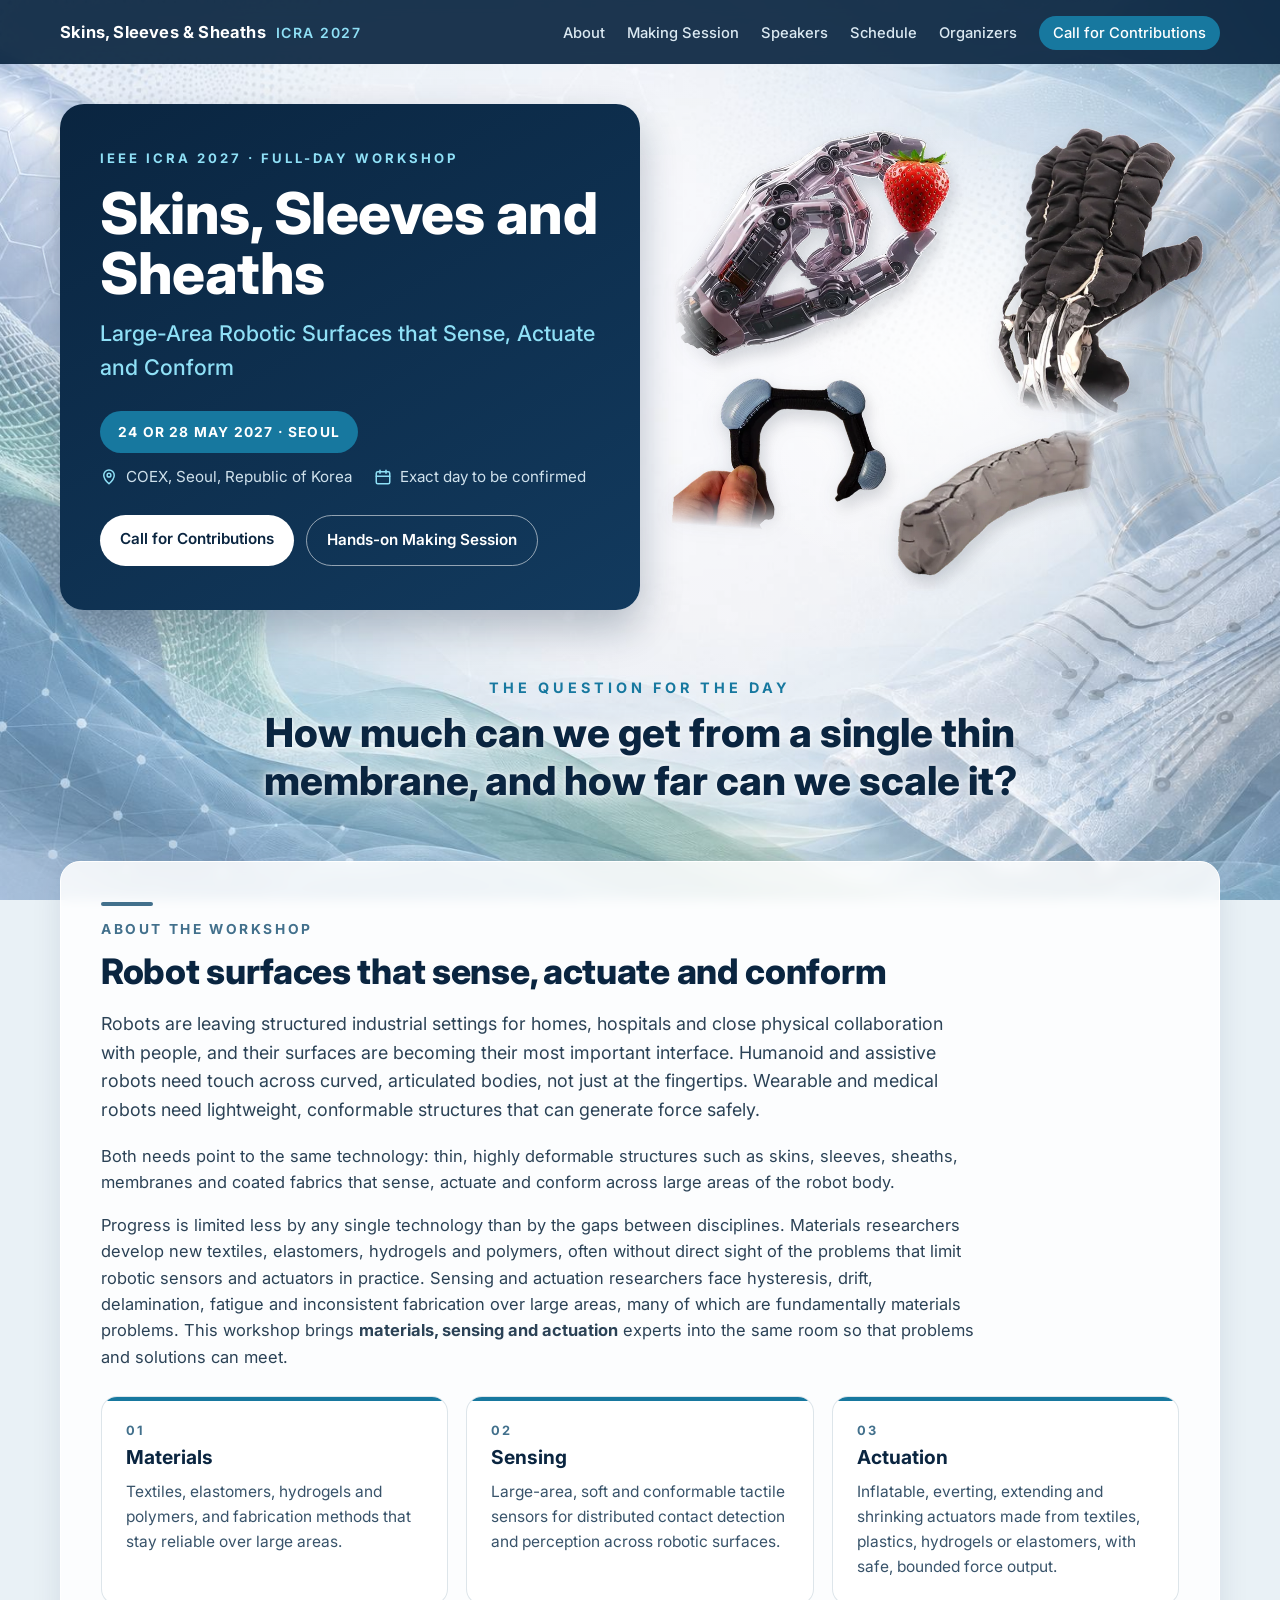
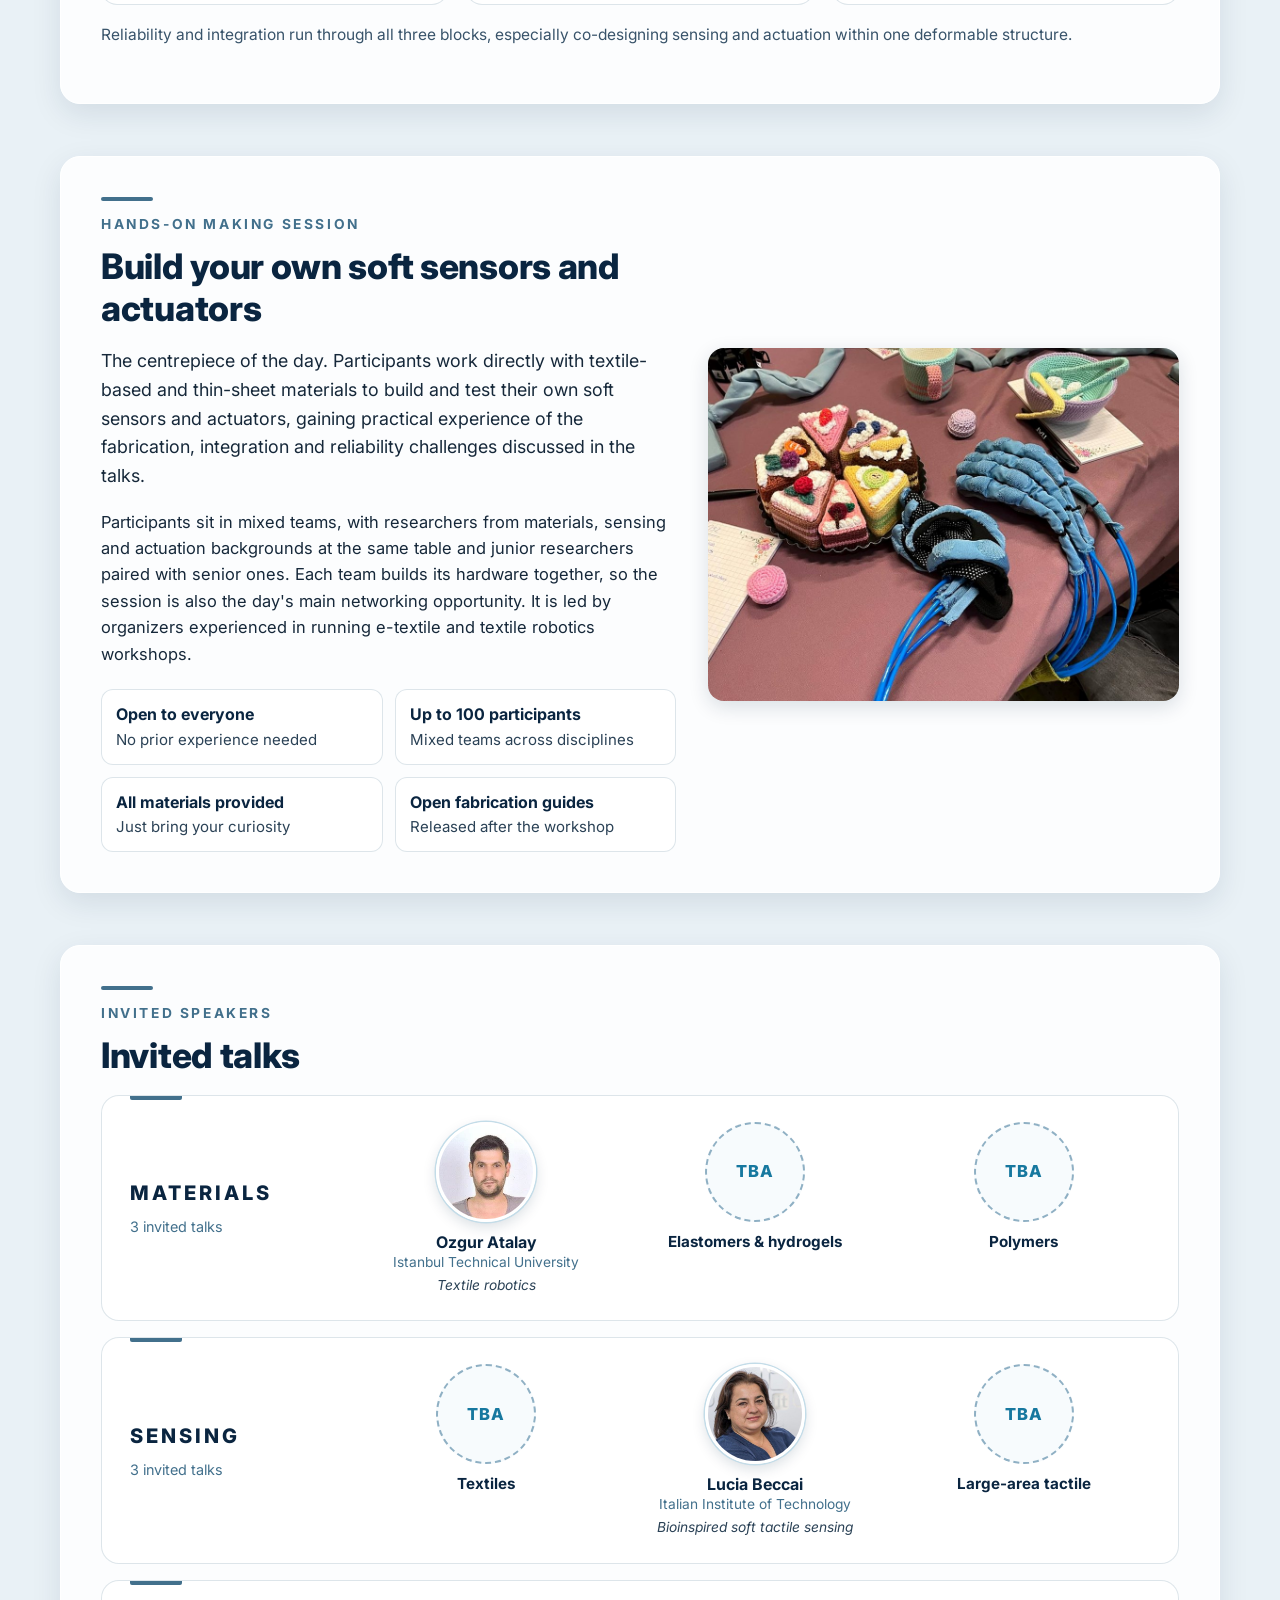
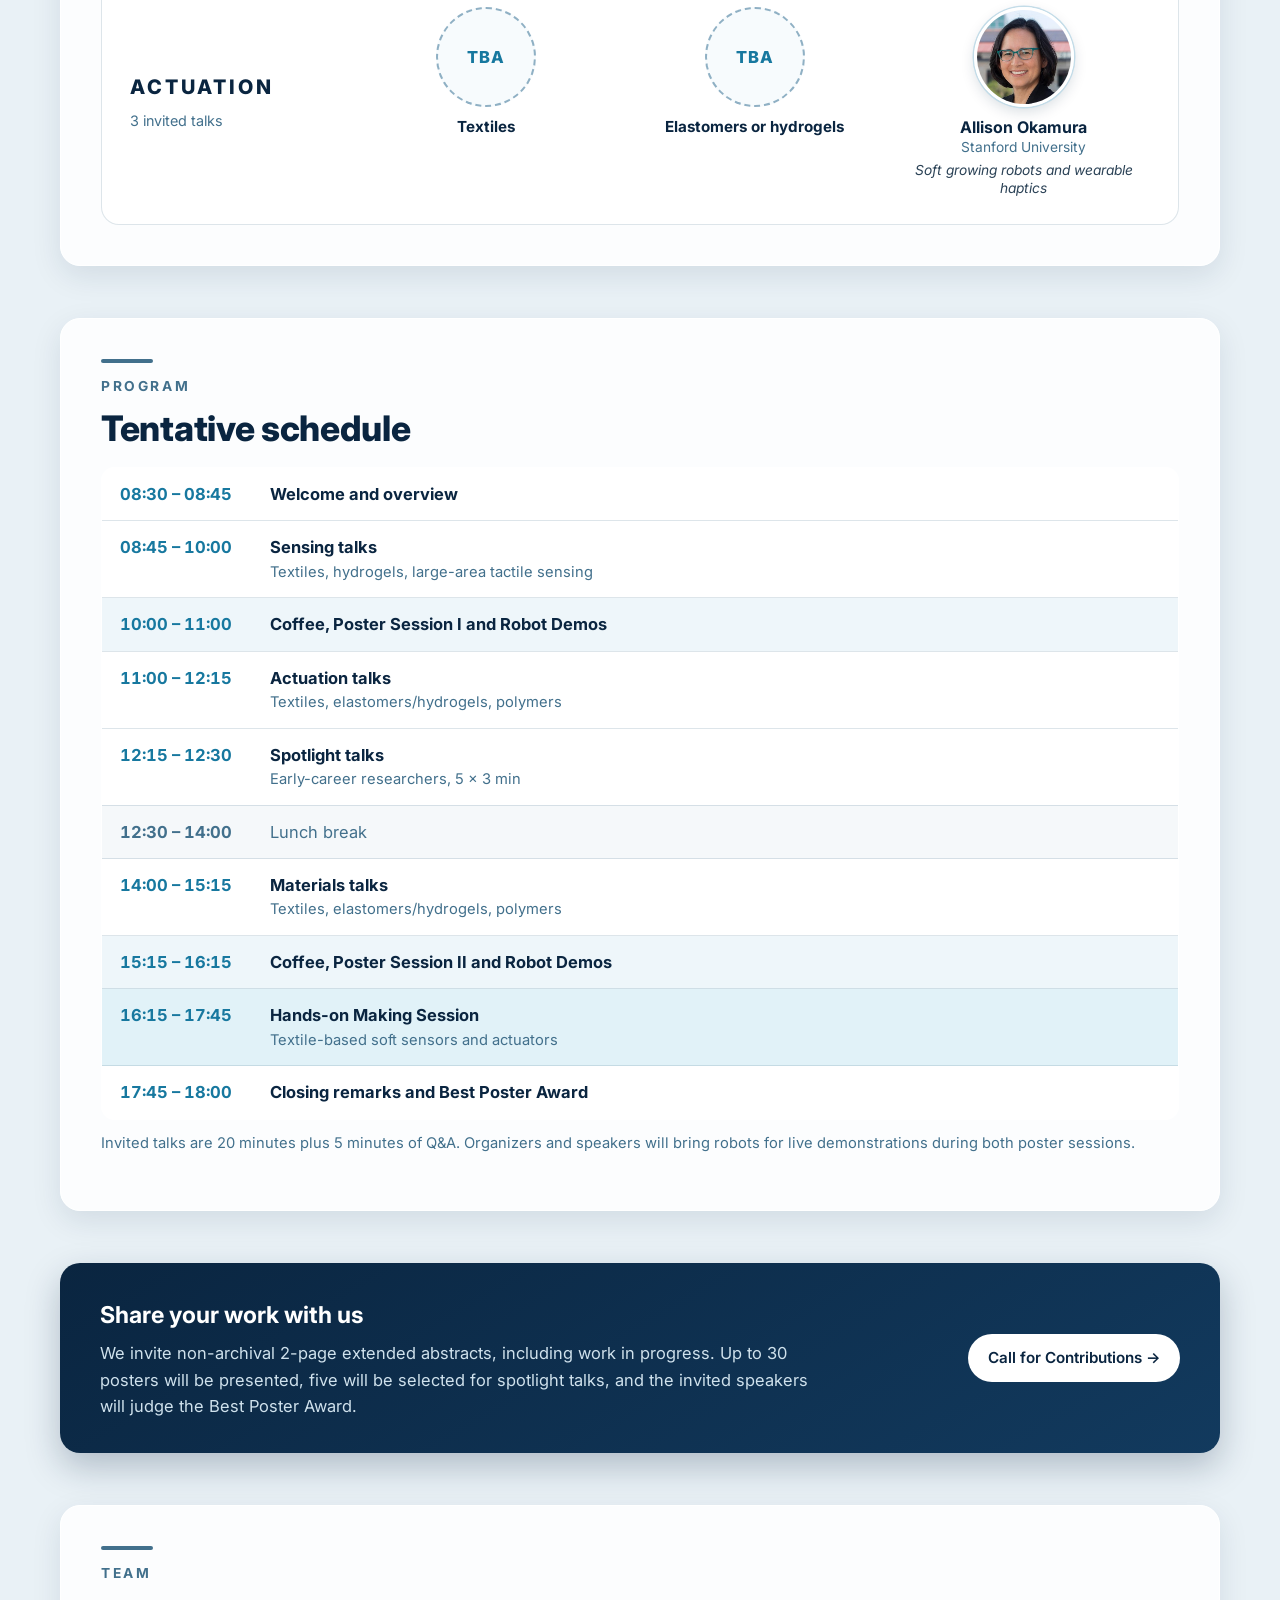
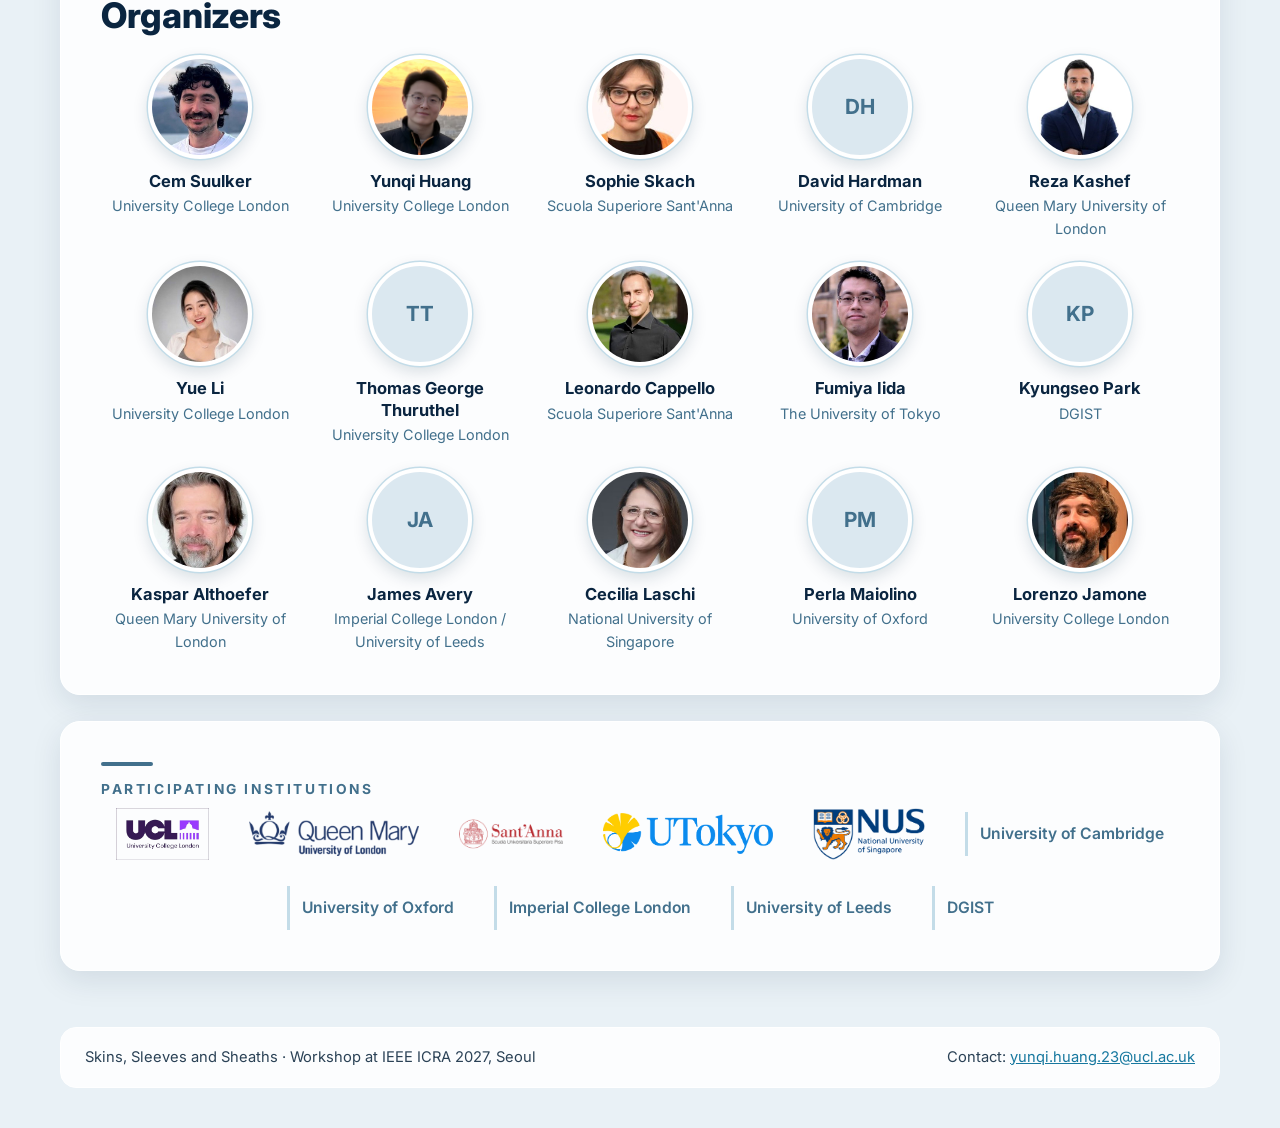
==== commit 1229eb66: "Update index.html" ====
--- a/index.html
+++ b/index.html
@@ -281,7 +281,7 @@
         <div class="kicker">Hands-on Making Session</div>
         <h2>Build your own soft sensors and actuators</h2>
         <p class="lead">The centrepiece of the day. Participants work directly with textile-based and thin-sheet materials to build and test their own soft sensors and actuators, gaining practical experience of the fabrication, integration and reliability challenges discussed in the talks.</p>
-        <p>Participants sit in mixed teams, with researchers from materials, sensing and actuation backgrounds at the same table and junior researchers paired with senior ones. Each team builds its hardware together, so the session is also the day's main networking opportunity. It is led by organizers experienced in running e-textile and textile robotics workshops, with <strong>Aslı Atalay</strong> (Istanbul Technical University).</p>
+        <p>Participants sit in mixed teams, with researchers from materials, sensing and actuation backgrounds at the same table and junior researchers paired with senior ones. Each team builds its hardware together, so the session is also the day's main networking opportunity. It is led by organizers experienced in running e-textile and textile robotics workshops.</p>
         <ul class="facts">
           <li><strong>Open to everyone</strong>No prior experience needed</li>
           <li><strong>Up to 100 participants</strong>Mixed teams across disciplines</li>
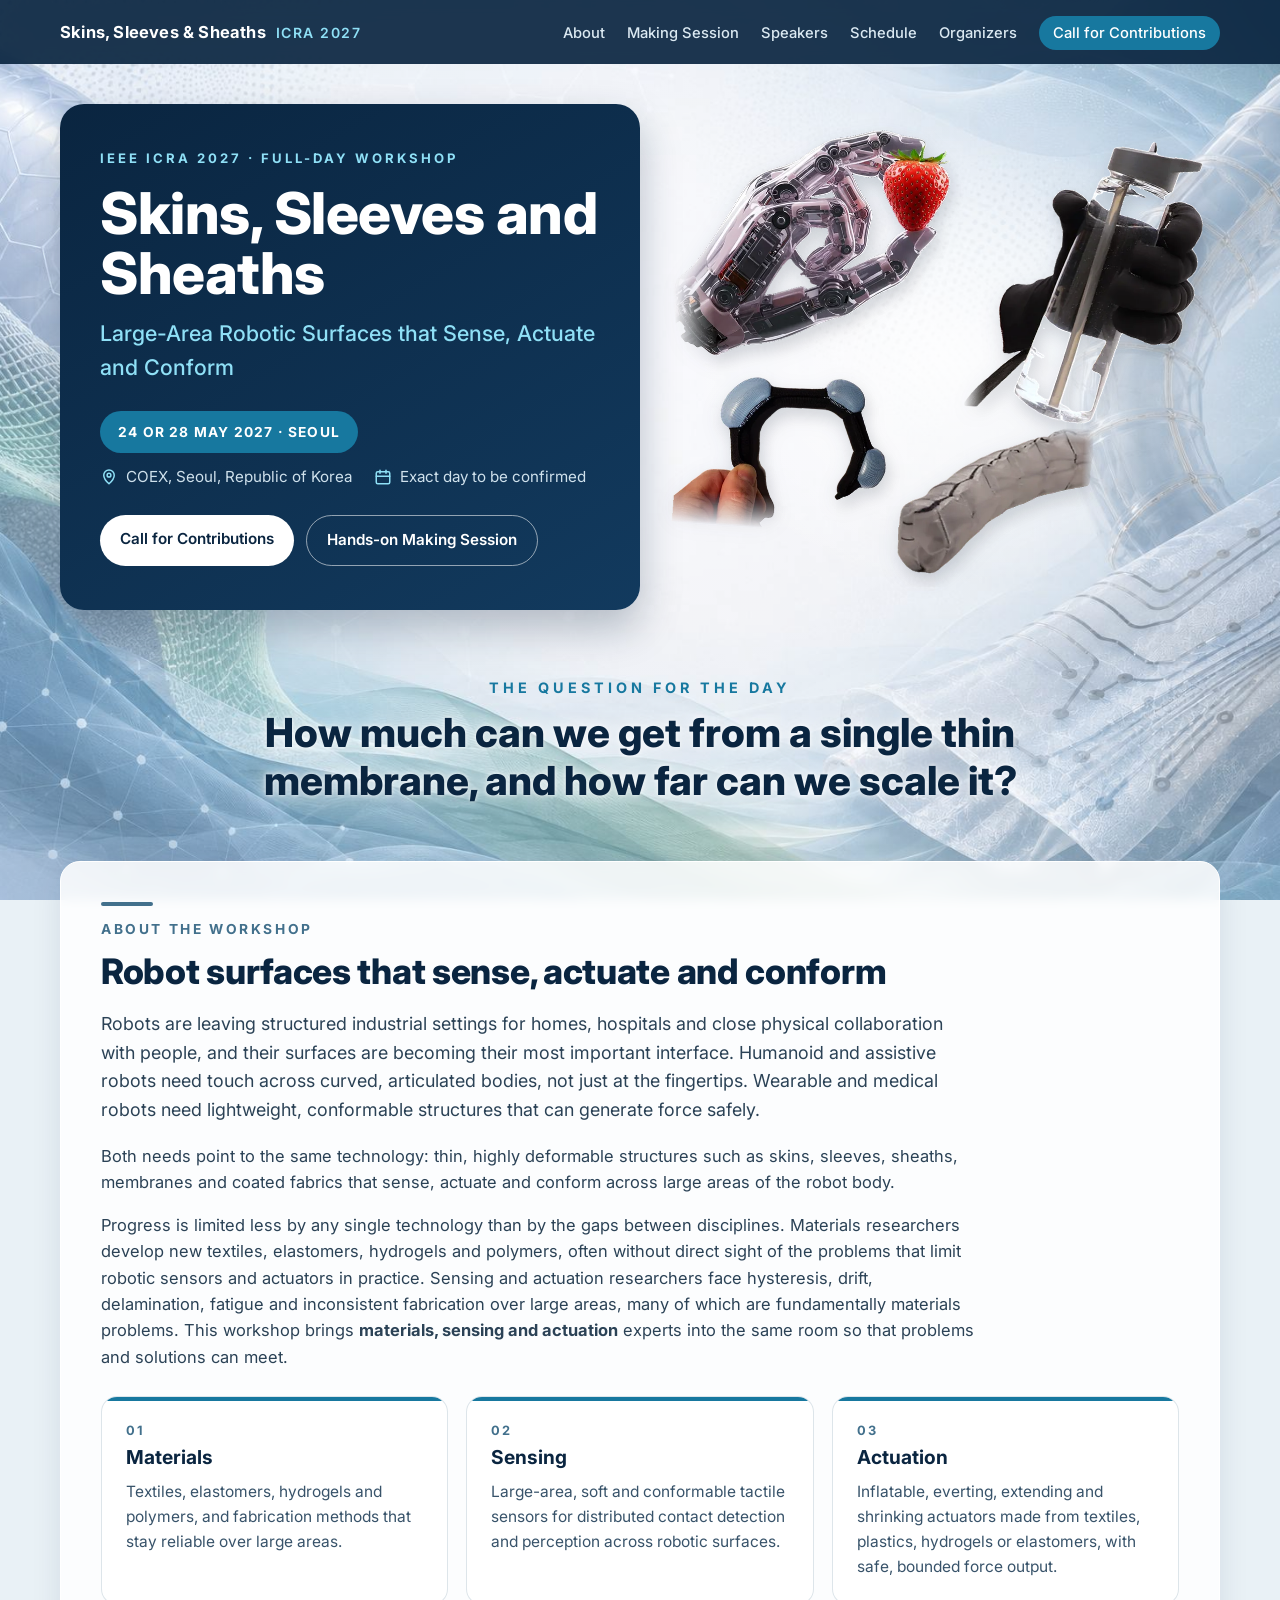
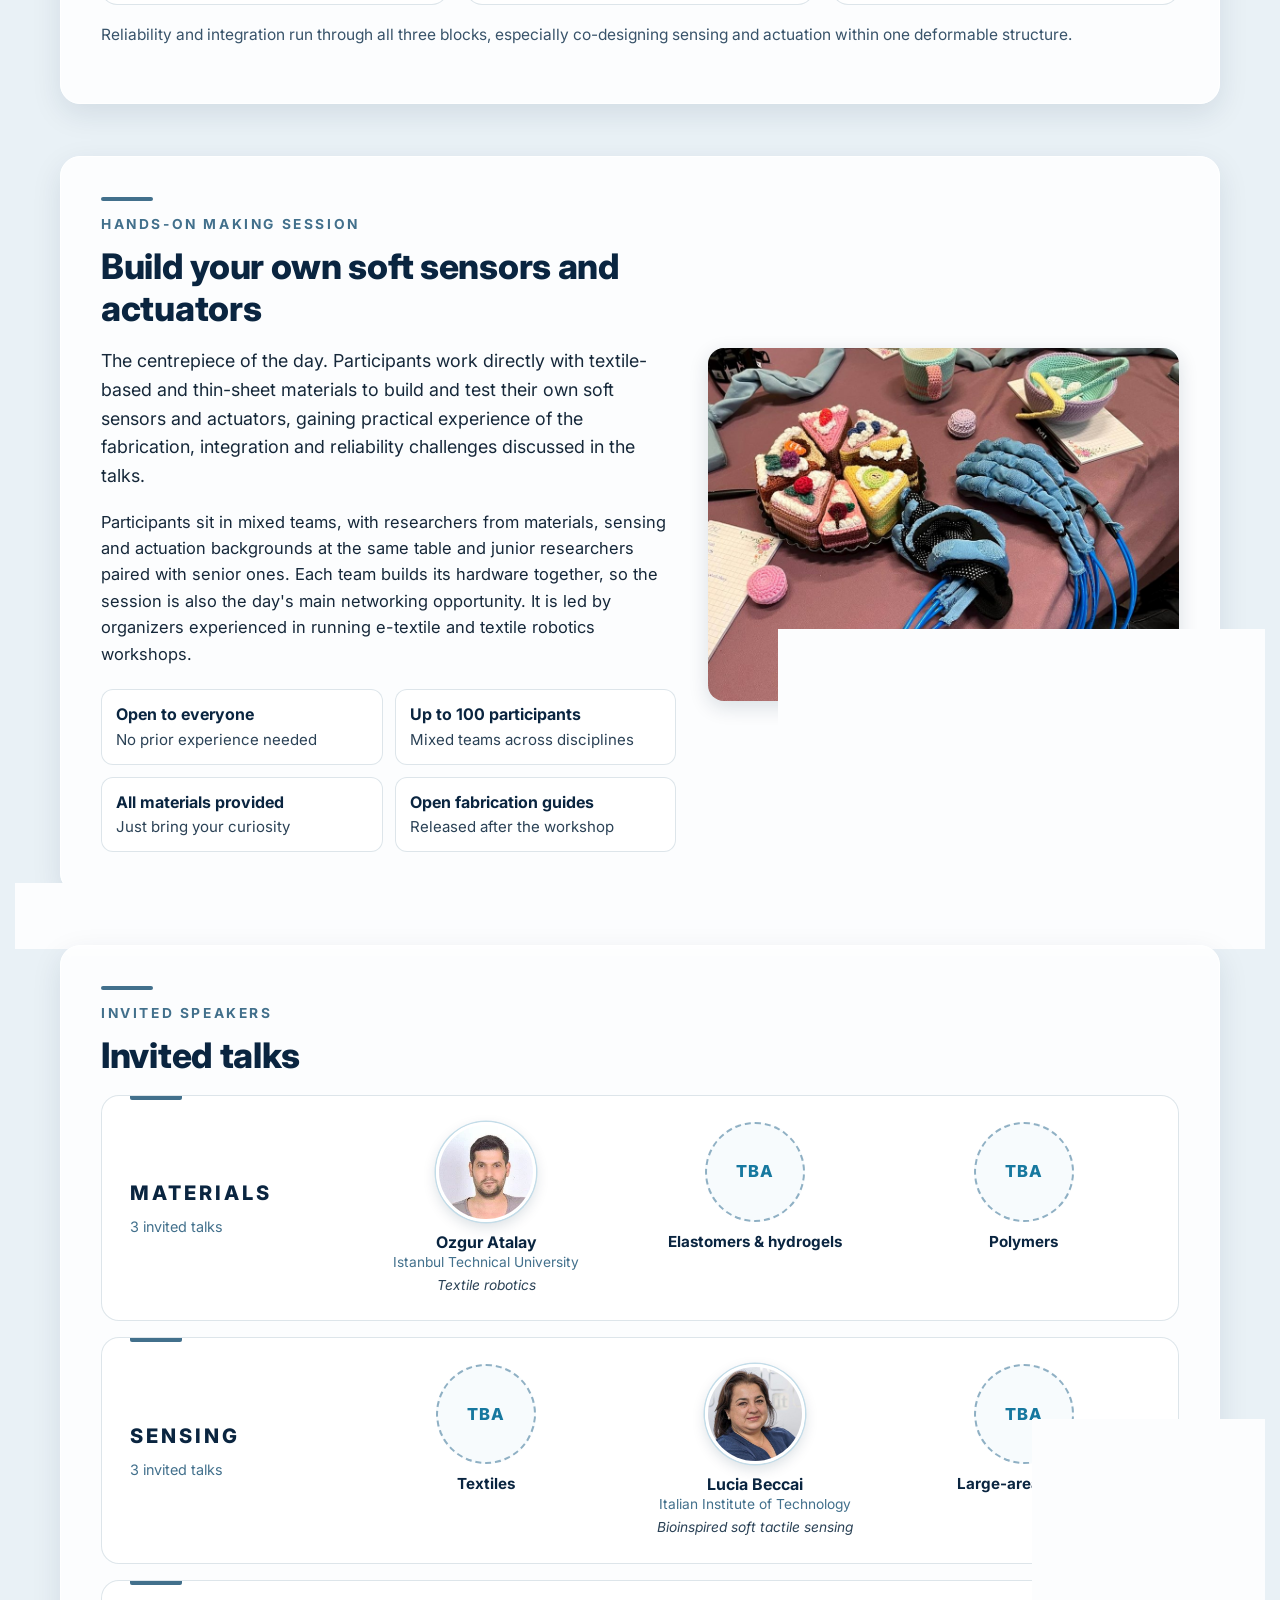
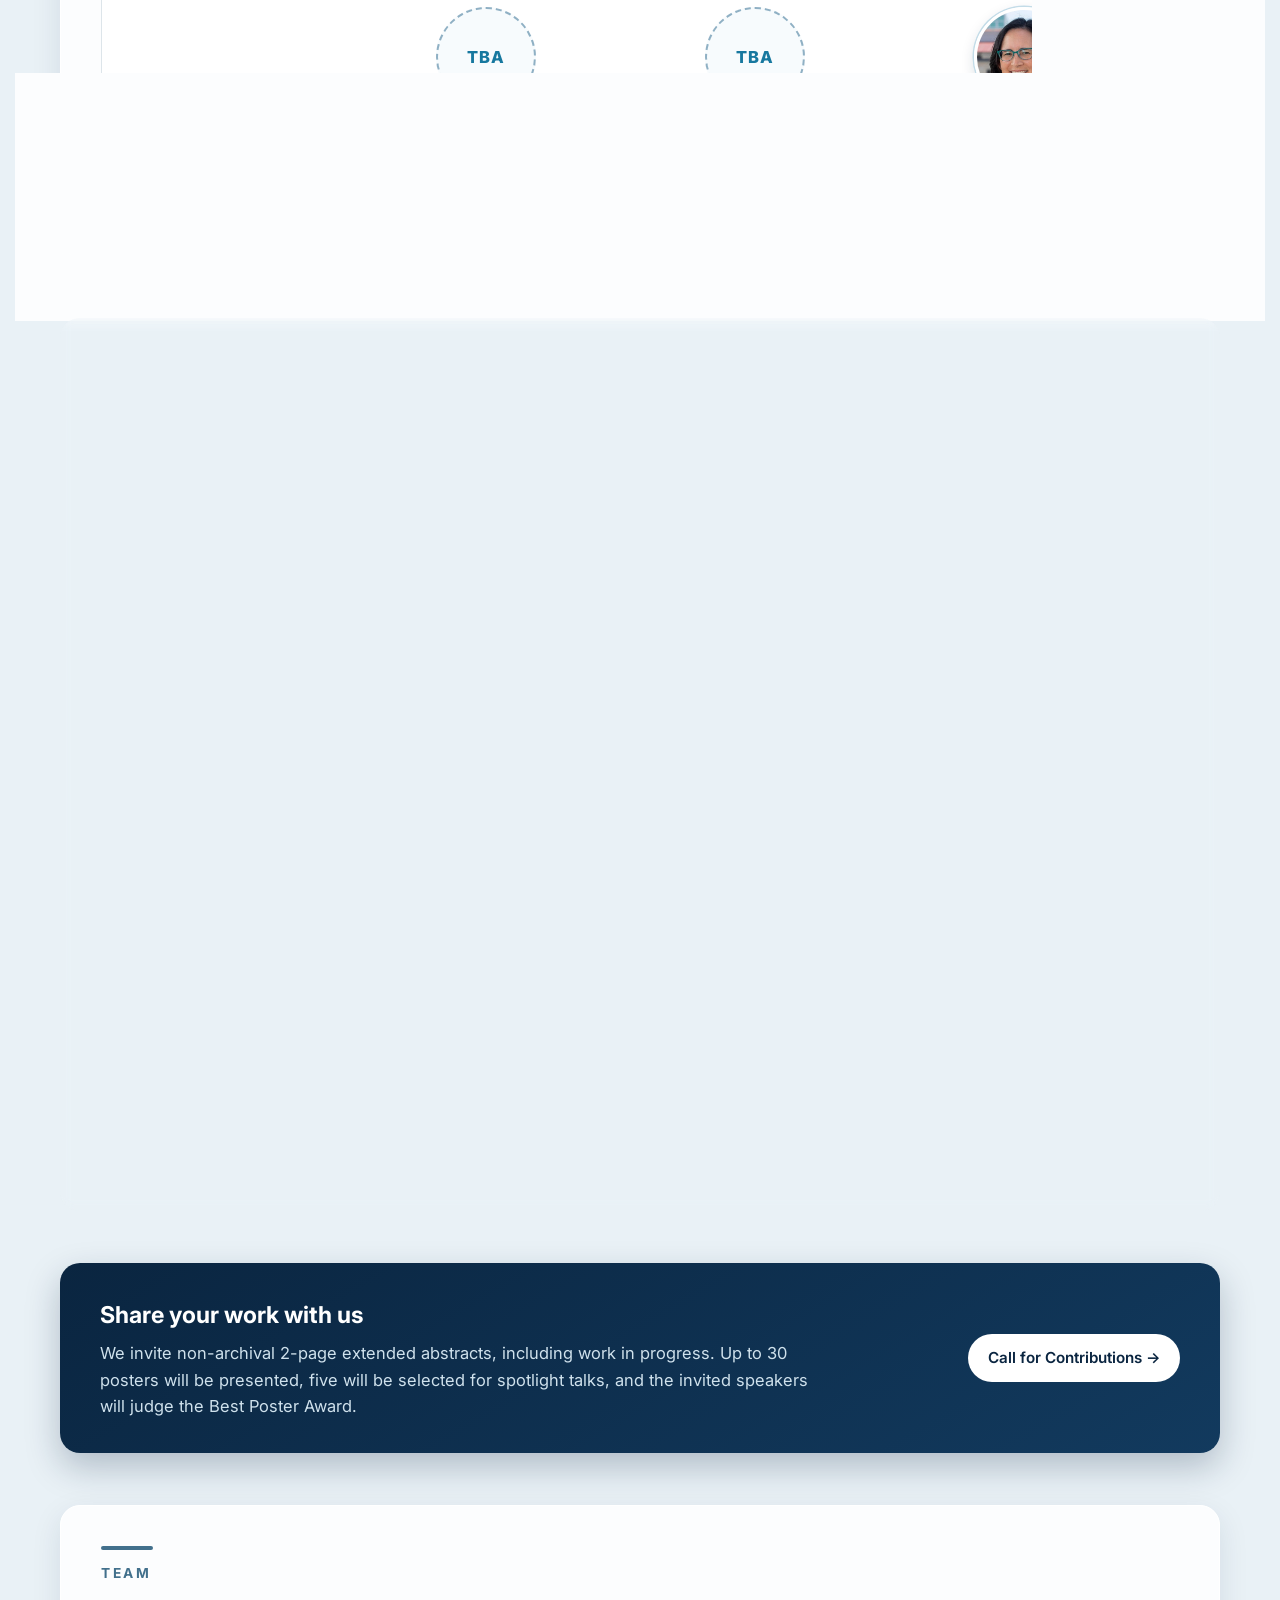
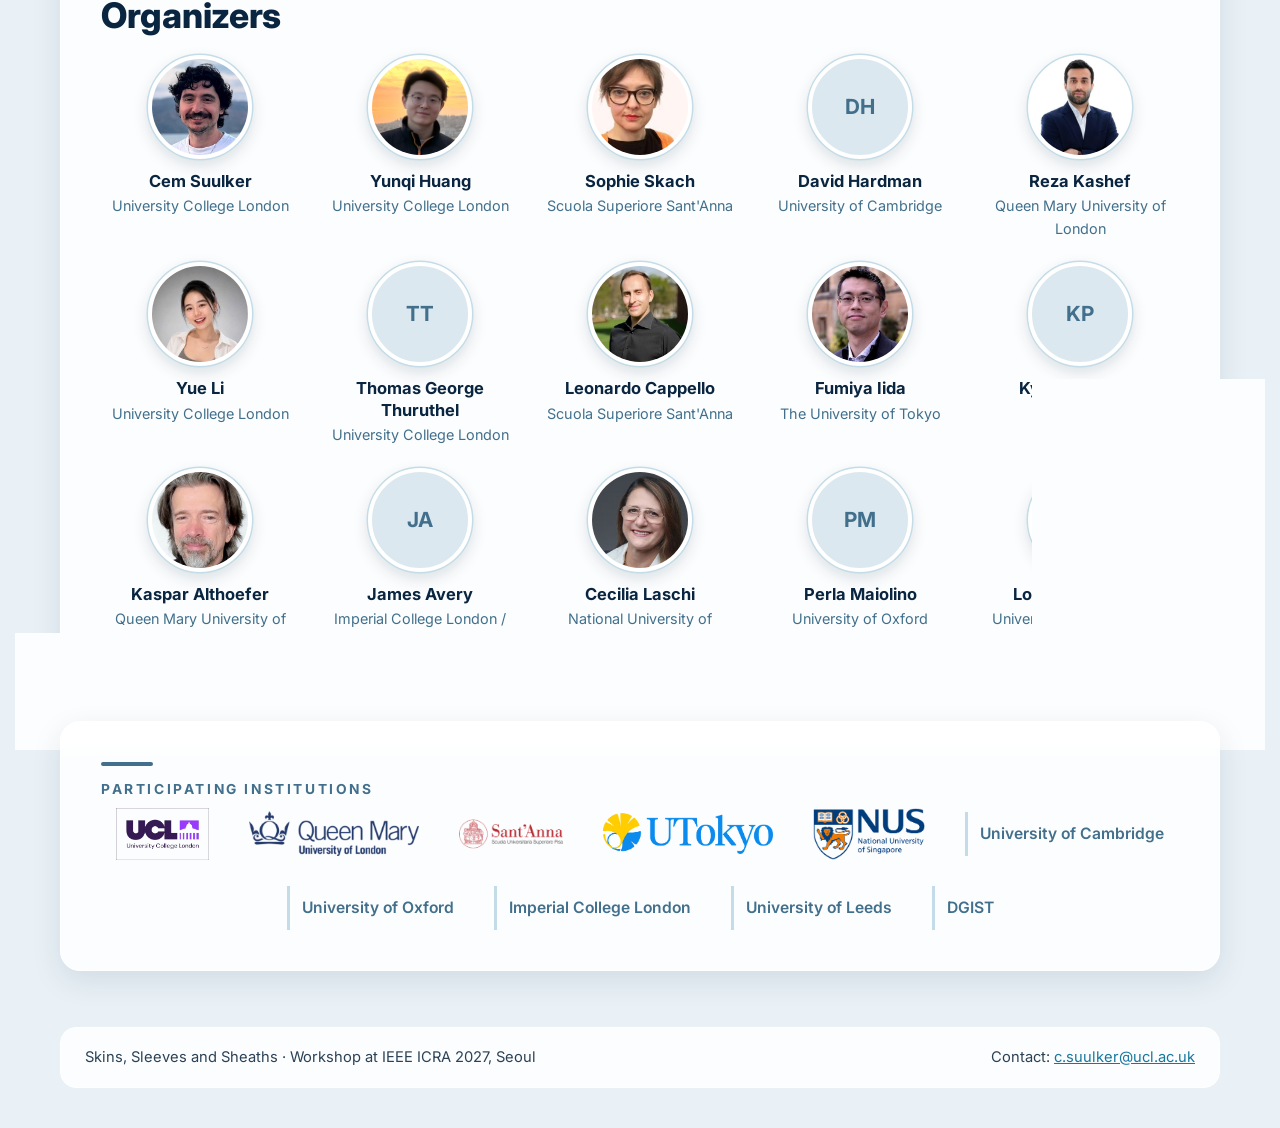
==== commit c35b6d3a: "Add files via upload" ====
--- a/index.html
+++ b/index.html
@@ -424,7 +424,7 @@
 <footer>
   <div class="container">
     <div>Skins, Sleeves and Sheaths · Workshop at IEEE ICRA 2027, Seoul</div>
-    <div>Contact: <a href="mailto:yunqi.huang.23@ucl.ac.uk">yunqi.huang.23@ucl.ac.uk</a></div>
+    <div>Contact: <a href="mailto:c.suulker@ucl.ac.uk">c.suulker@ucl.ac.uk</a></div>
   </div>
 </footer>
 
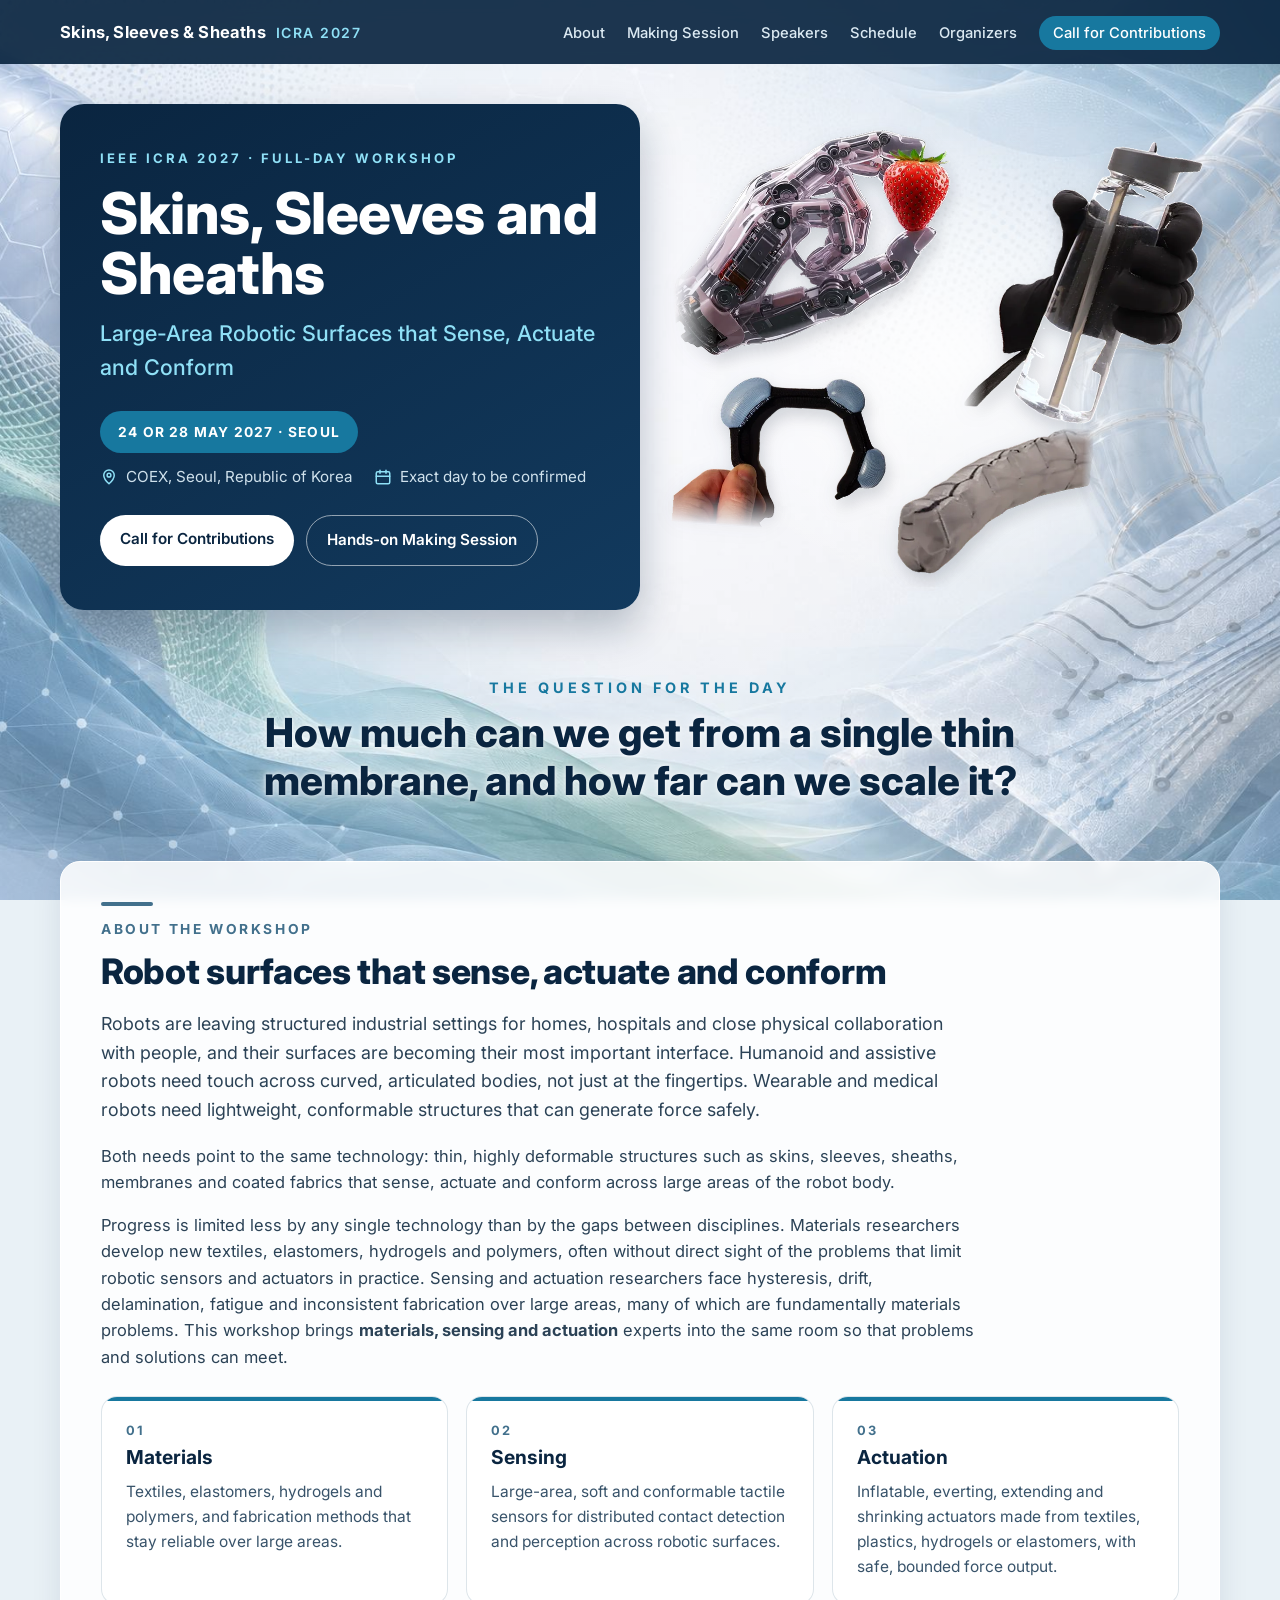
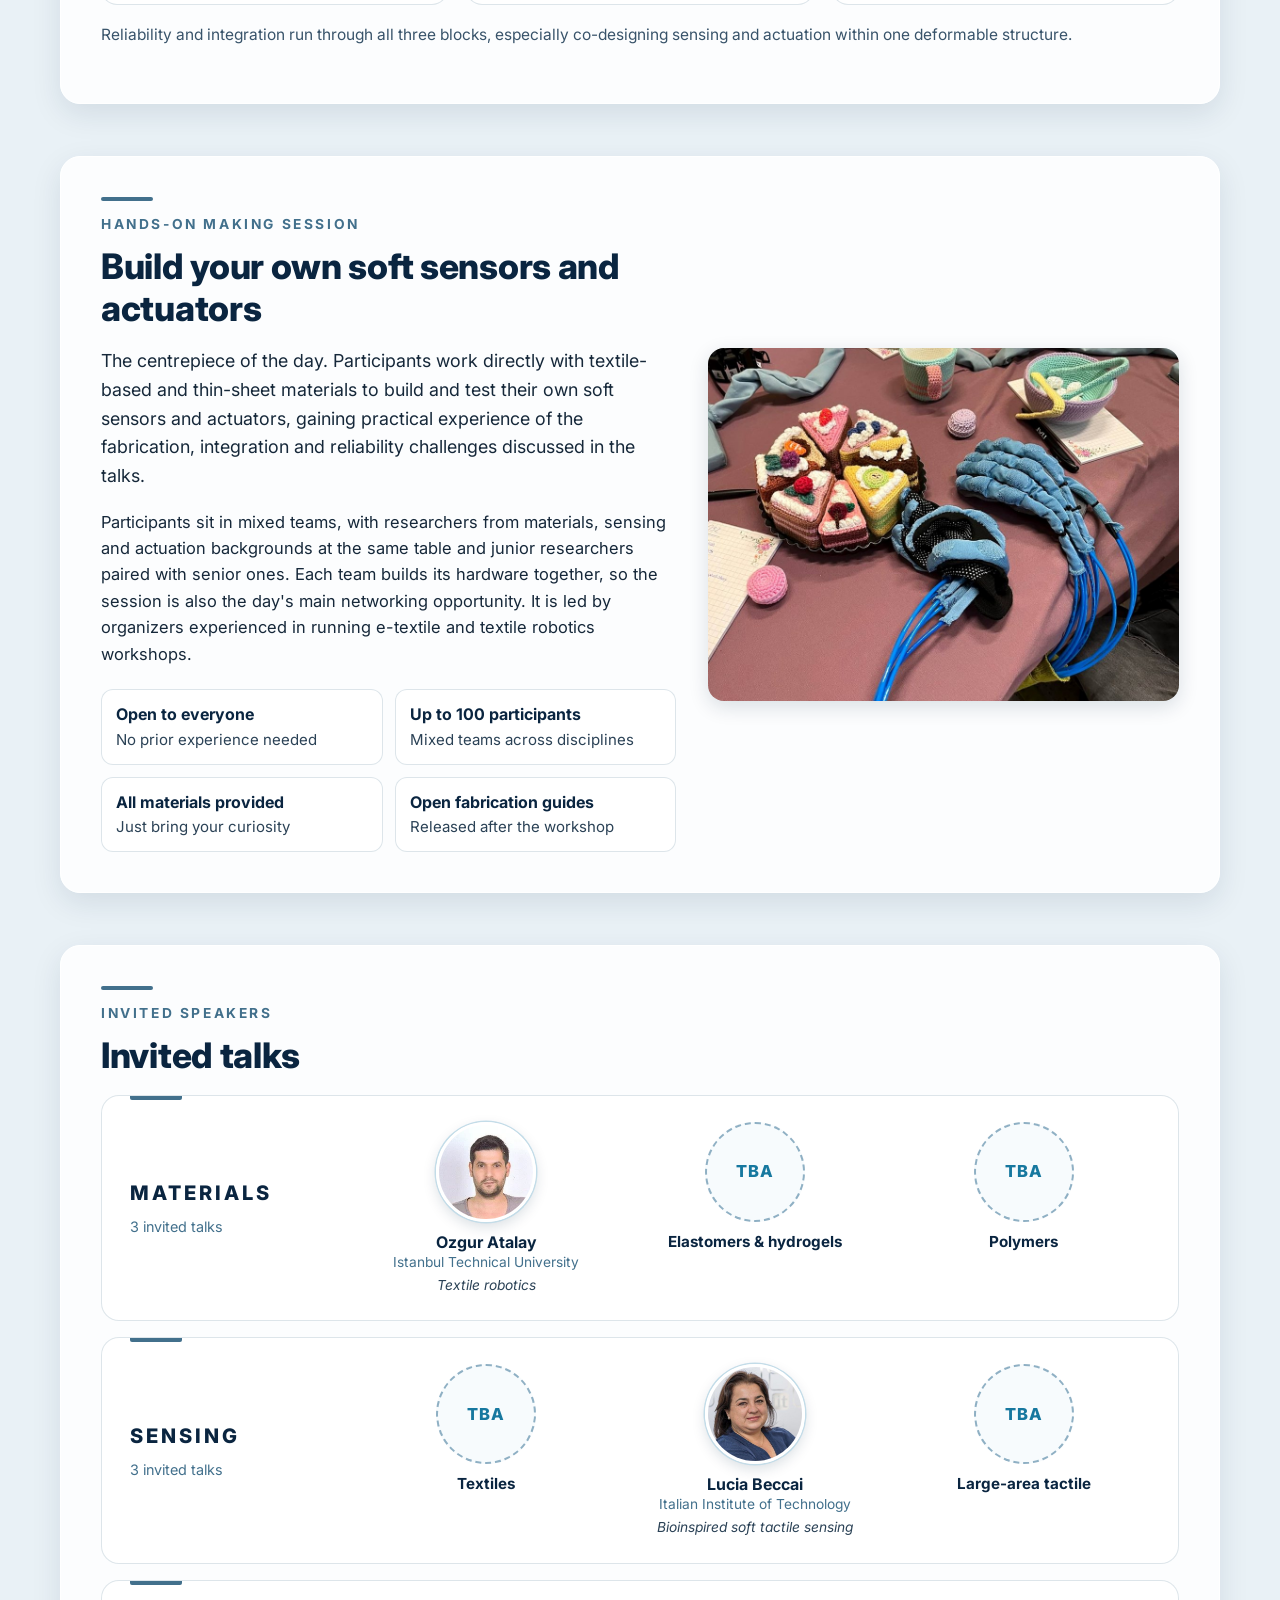
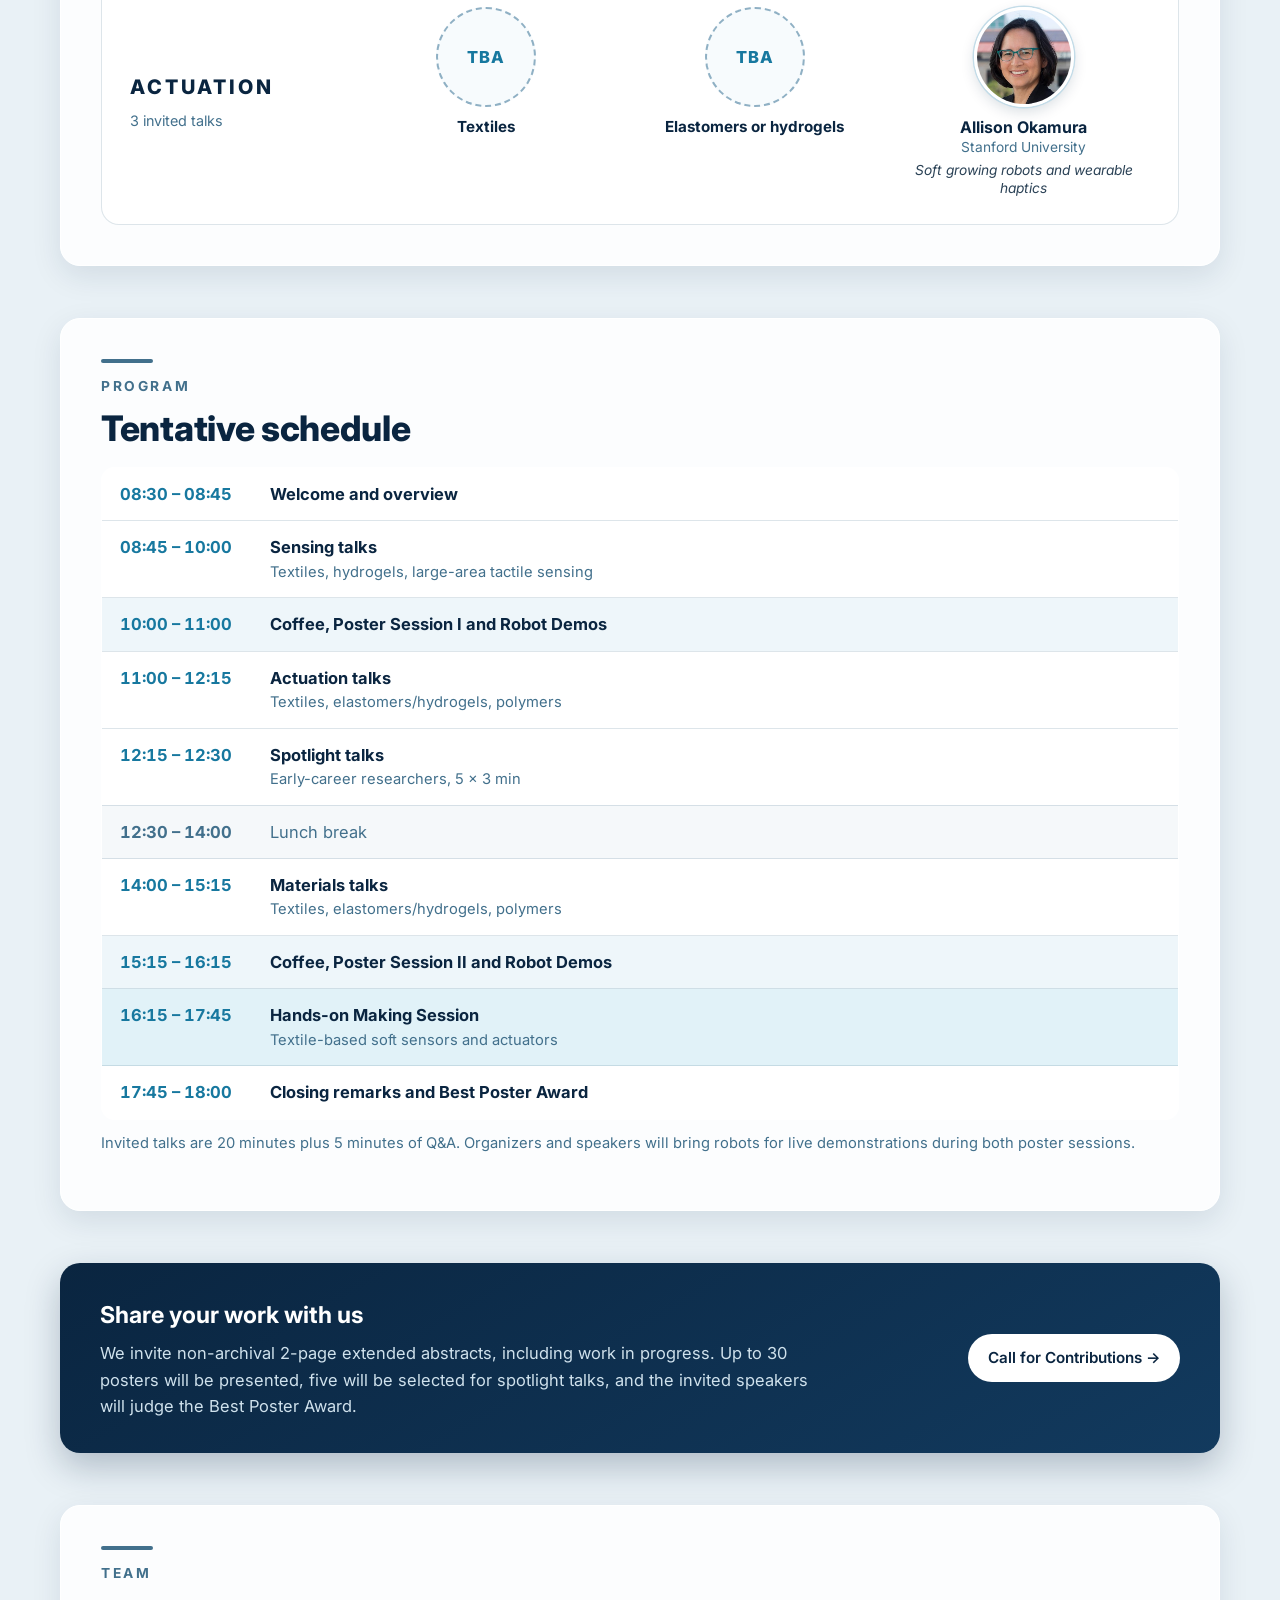
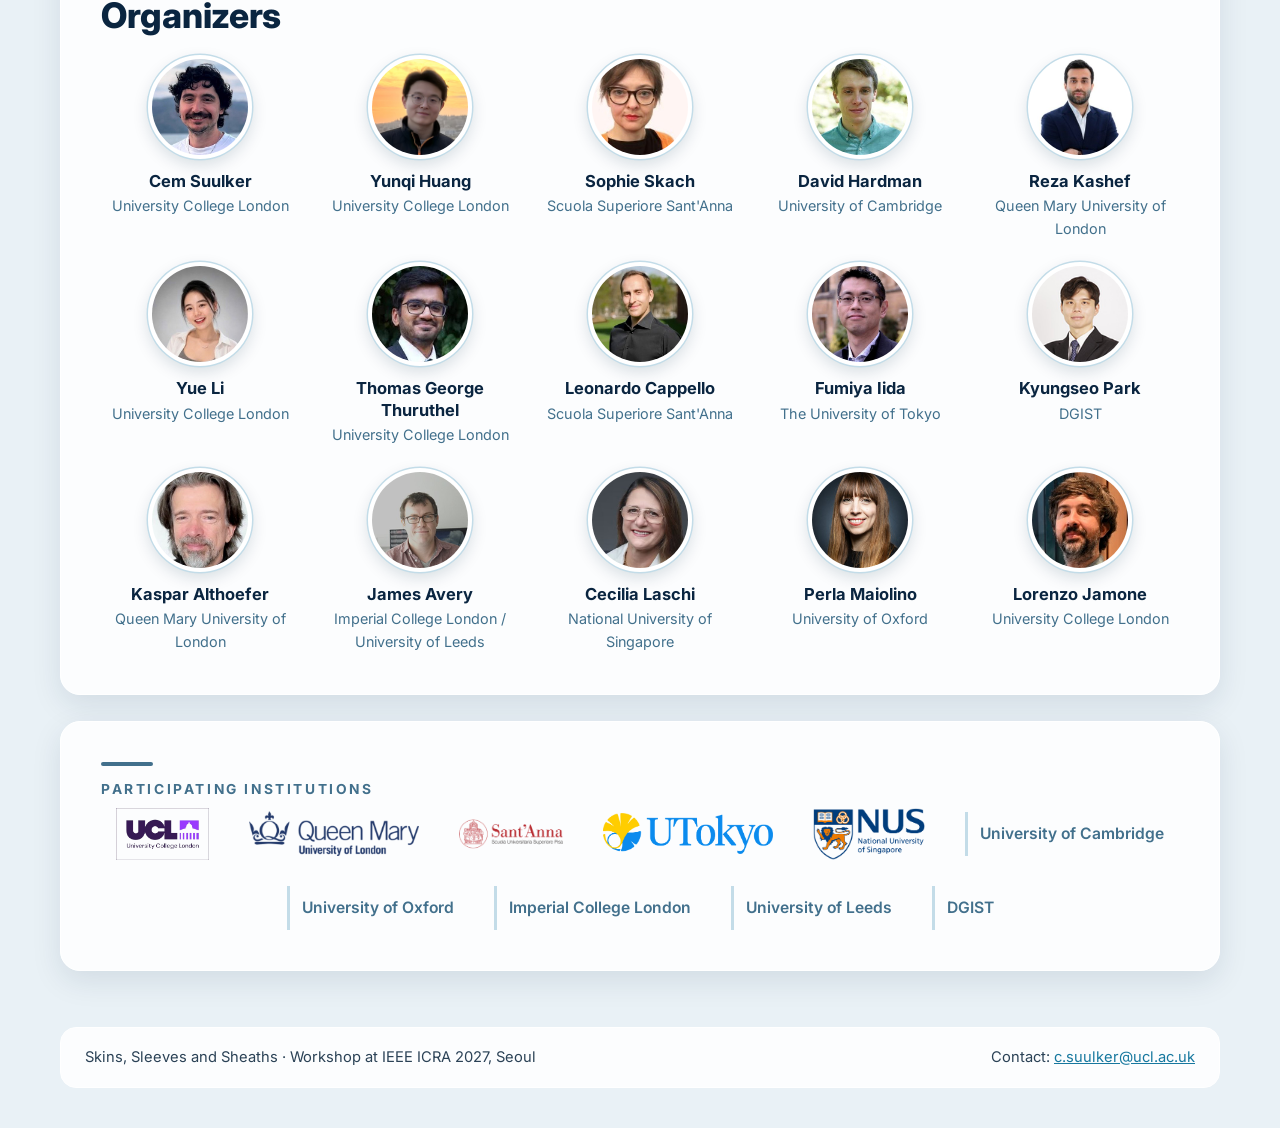
==== commit e86691bd: "Add files via upload" ====
--- a/index.html
+++ b/index.html
@@ -381,17 +381,17 @@
         <div class="person"><a href="https://www.cemsuulker.com/" target="_blank" rel="noopener"><img class="photo" src="assets/img/organizers/cem-suulker.jpg" alt="Cem Suulker"><div class="name">Cem Suulker</div></a><div class="aff">University College London</div></div>
         <div class="person"><a href="https://rexhuang98.github.io/" target="_blank" rel="noopener"><img class="photo" src="assets/img/organizers/yunqi-huang.jpg" alt="Yunqi Huang"><div class="name">Yunqi Huang</div></a><div class="aff">University College London</div></div>
         <div class="person"><img class="photo" src="assets/img/organizers/sophie-skach.jpg" alt="Sophie Skach"><div class="name">Sophie Skach</div><div class="aff">Scuola Superiore Sant'Anna</div></div>
-        <div class="person"><div class="photo">DH</div><div class="name">David Hardman</div><div class="aff">University of Cambridge</div></div>
+        <div class="person"><img class="photo" src="assets/img/organizers/david-hardman.jpg" alt="David Hardman"><div class="name">David Hardman</div><div class="aff">University of Cambridge</div></div>
         <div class="person"><img class="photo" src="assets/img/organizers/reza-kashef.jpg" alt="Reza Kashef"><div class="name">Reza Kashef</div><div class="aff">Queen Mary University of London</div></div>
         <div class="person"><img class="photo" src="assets/img/organizers/yue-li.jpg" alt="Yue Li"><div class="name">Yue Li</div><div class="aff">University College London</div></div>
-        <div class="person"><div class="photo">TT</div><div class="name">Thomas George Thuruthel</div><div class="aff">University College London</div></div>
+        <div class="person"><img class="photo" src="assets/img/organizers/thomas-george-thuruthel.jpg" alt="Thomas George Thuruthel"><div class="name">Thomas George Thuruthel</div><div class="aff">University College London</div></div>
         <div class="person"><img class="photo" src="assets/img/organizers/leonardo-cappello.jpg" alt="Leonardo Cappello"><div class="name">Leonardo Cappello</div><div class="aff">Scuola Superiore Sant'Anna</div></div>
         <div class="person"><img class="photo" src="assets/img/organizers/fumiya-iida.jpg" alt="Fumiya Iida"><div class="name">Fumiya Iida</div><div class="aff">The University of Tokyo</div></div>
-        <div class="person"><div class="photo">KP</div><div class="name">Kyungseo Park</div><div class="aff">DGIST</div></div>
+        <div class="person"><img class="photo" src="assets/img/organizers/kyungseo-park.jpg" alt="Kyungseo Park"><div class="name">Kyungseo Park</div><div class="aff">DGIST</div></div>
         <div class="person"><img class="photo" src="assets/img/organizers/kaspar-althoefer.jpg" alt="Kaspar Althoefer"><div class="name">Kaspar Althoefer</div><div class="aff">Queen Mary University of London</div></div>
-        <div class="person"><div class="photo">JA</div><div class="name">James Avery</div><div class="aff">Imperial College London / University of Leeds</div></div>
+        <div class="person"><img class="photo" src="assets/img/organizers/james-avery.jpg" alt="James Avery"><div class="name">James Avery</div><div class="aff">Imperial College London / University of Leeds</div></div>
         <div class="person"><img class="photo" src="assets/img/organizers/cecilia-laschi.jpg" alt="Cecilia Laschi"><div class="name">Cecilia Laschi</div><div class="aff">National University of Singapore</div></div>
-        <div class="person"><div class="photo">PM</div><div class="name">Perla Maiolino</div><div class="aff">University of Oxford</div></div>
+        <div class="person"><img class="photo" src="assets/img/organizers/perla-maiolino.jpg" alt="Perla Maiolino"><div class="name">Perla Maiolino</div><div class="aff">University of Oxford</div></div>
         <div class="person"><img class="photo" src="assets/img/organizers/lorenzo-jamone.jpg" alt="Lorenzo Jamone"><div class="name">Lorenzo Jamone</div><div class="aff">University College London</div></div>
       </div>
     </div>
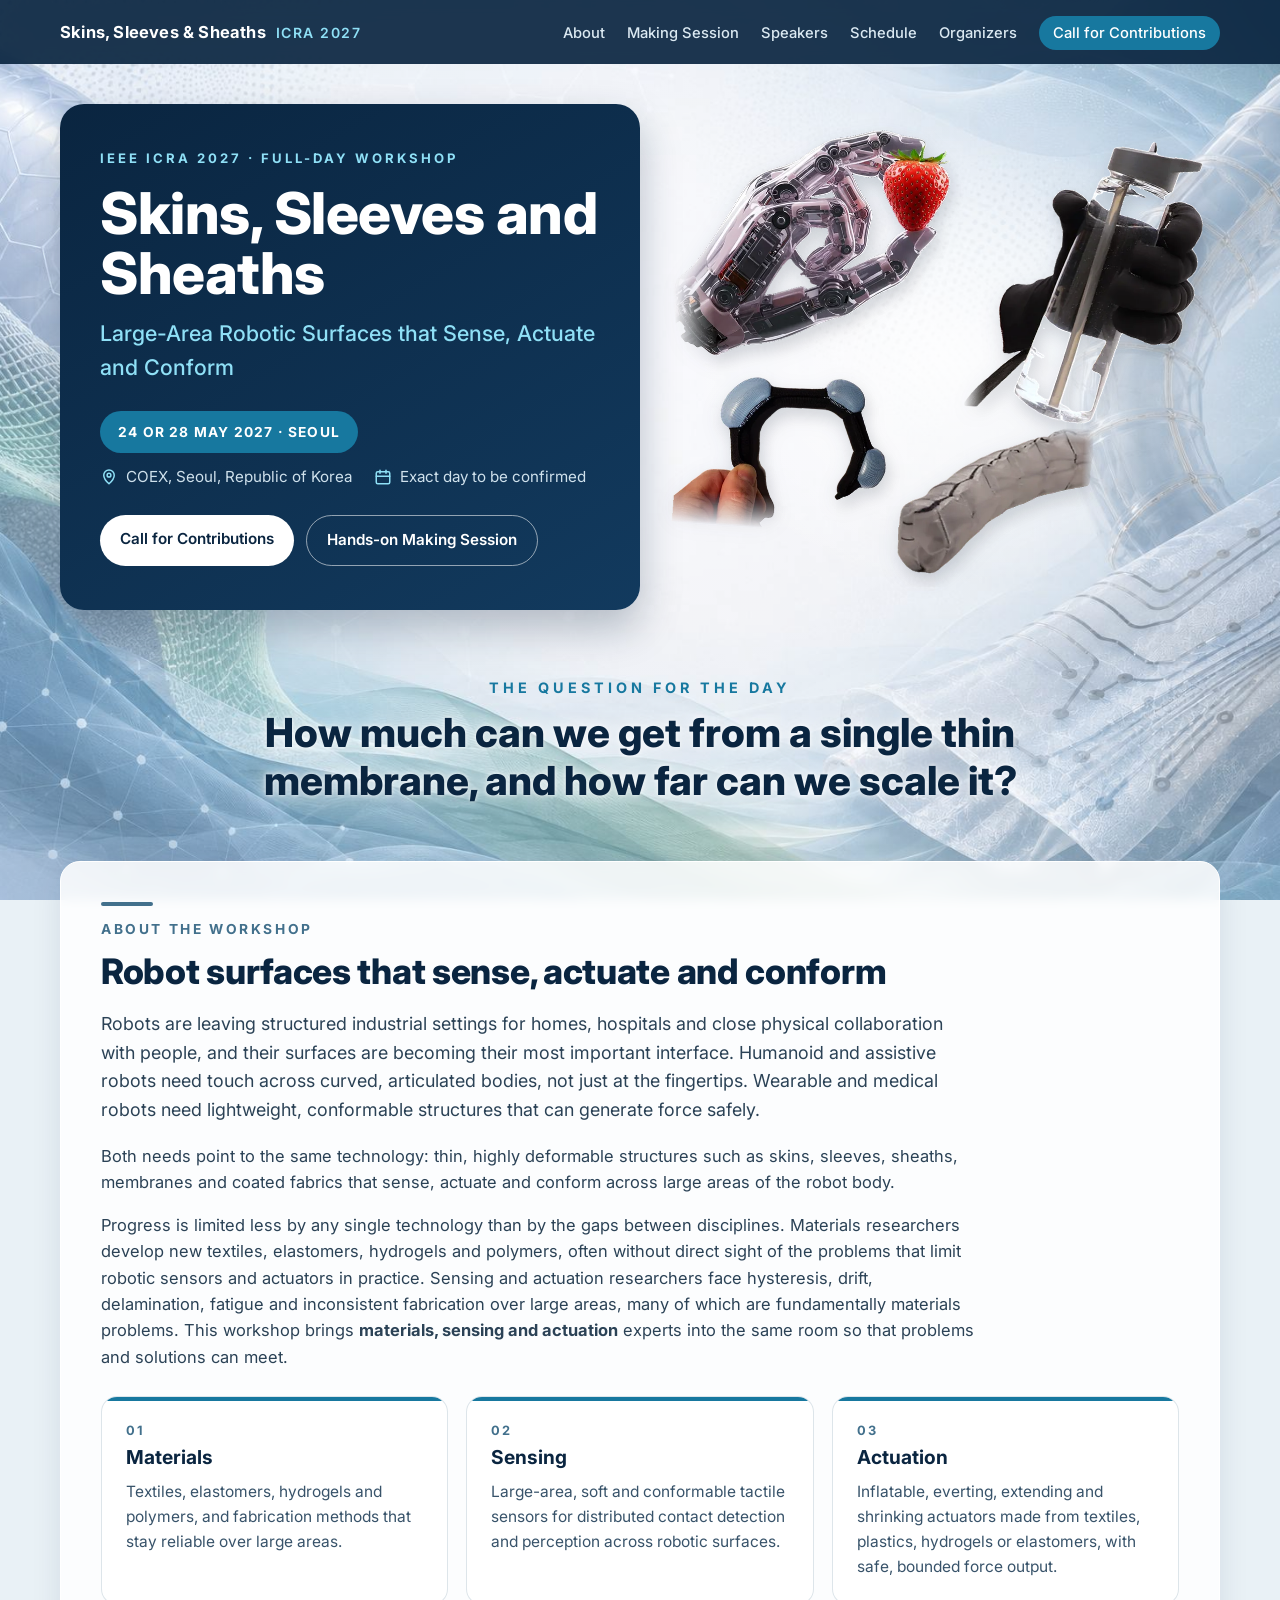
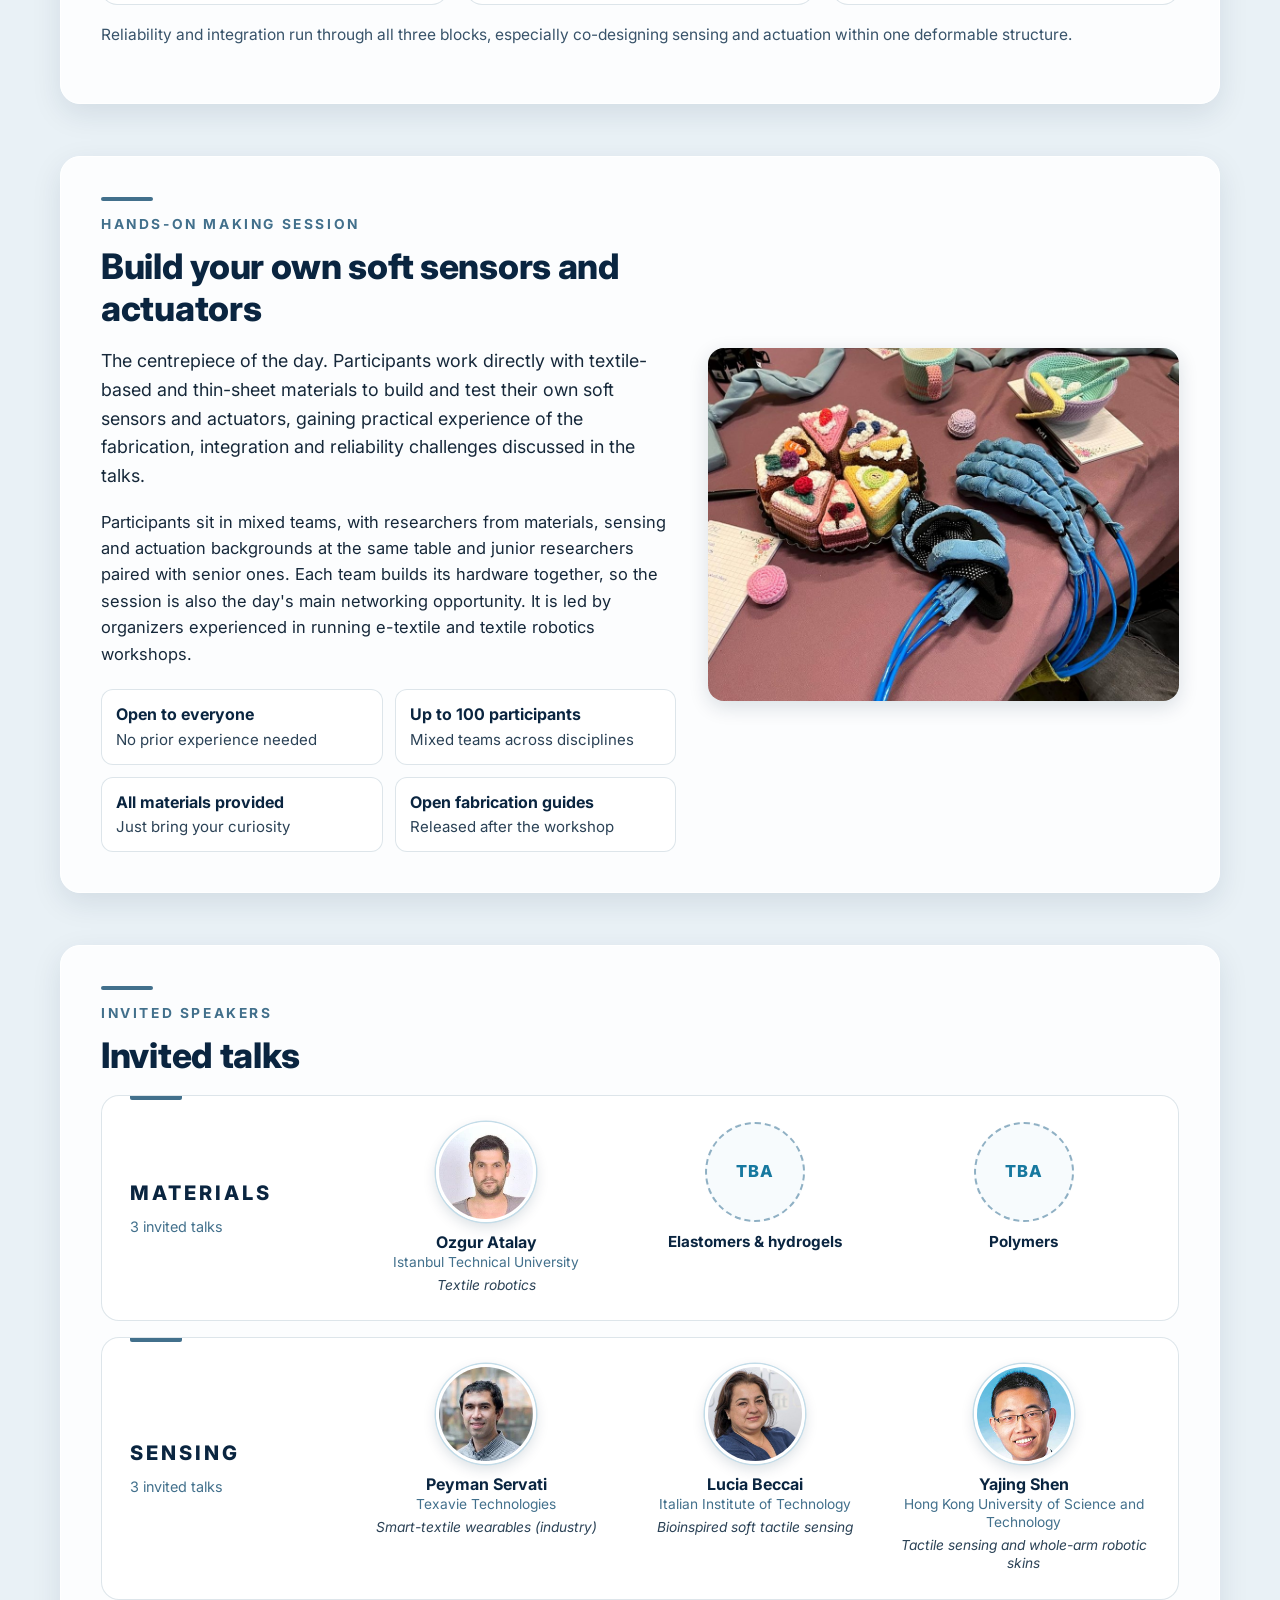
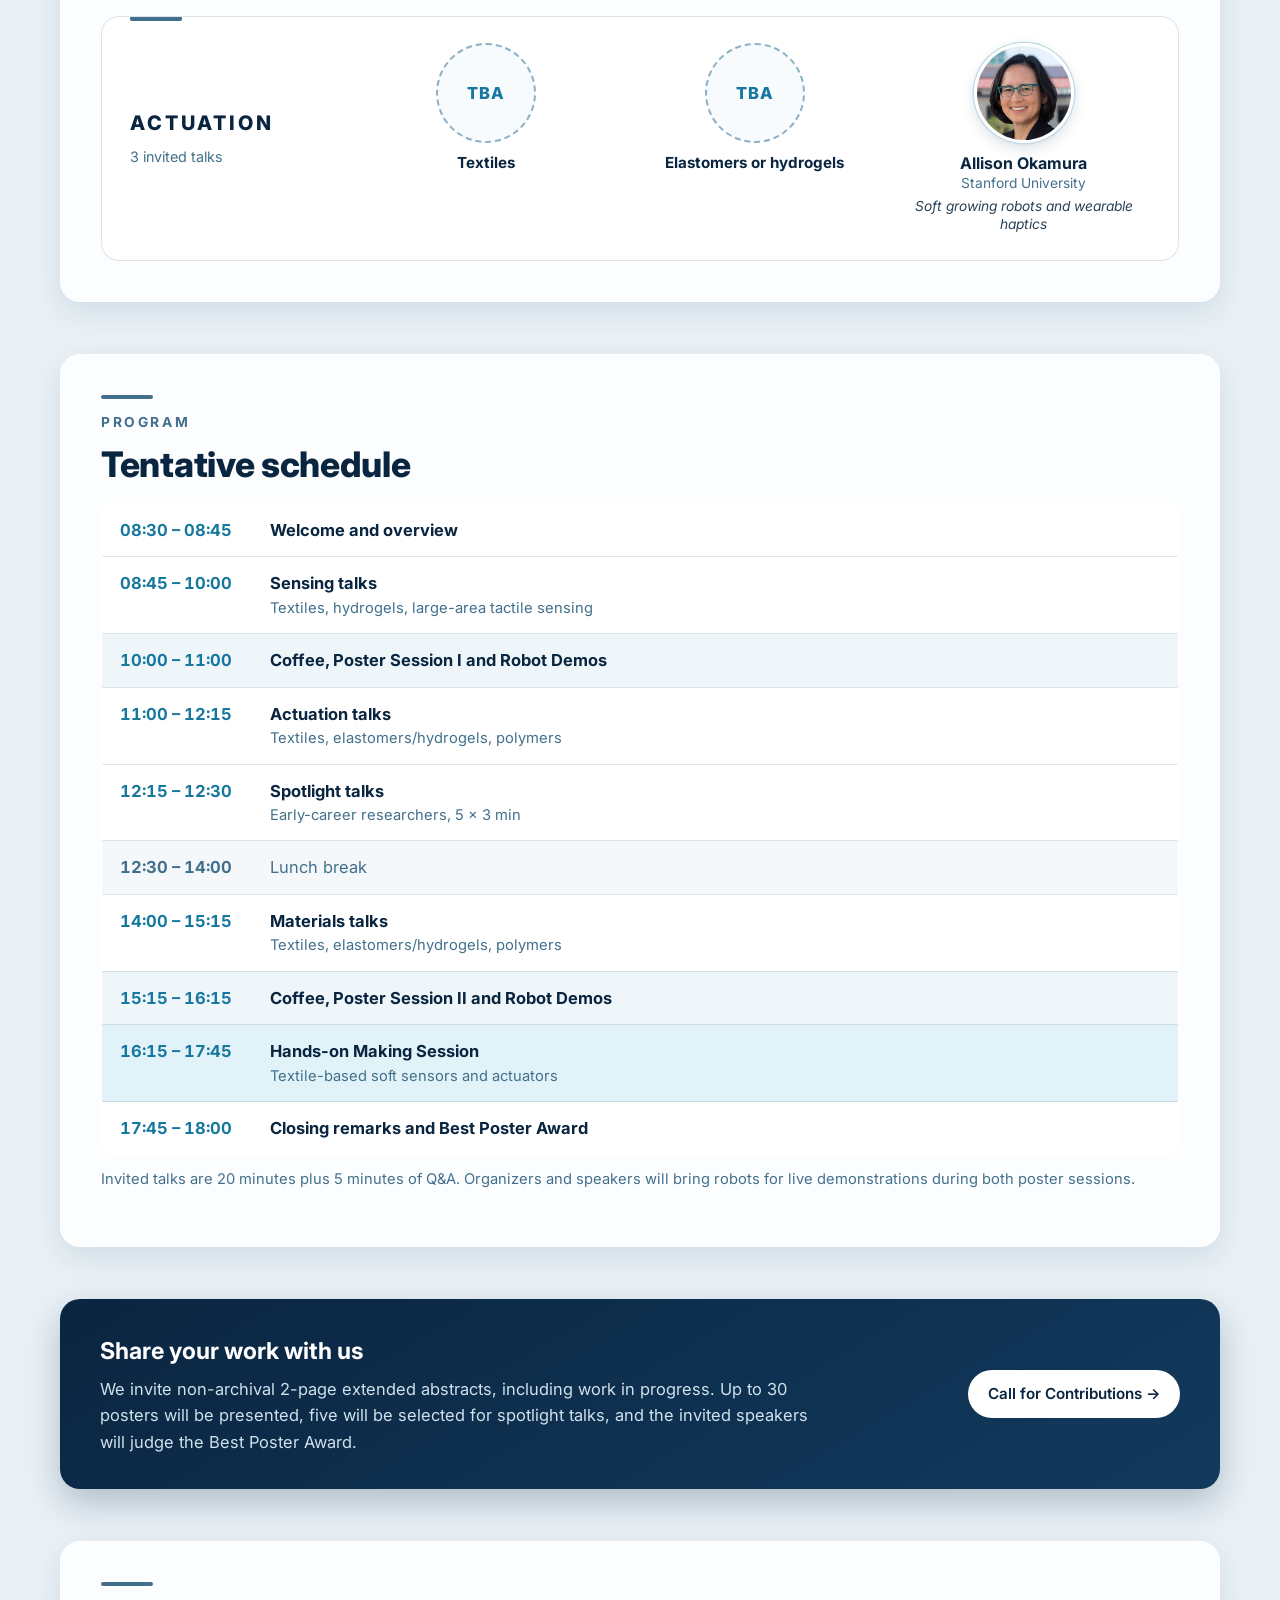
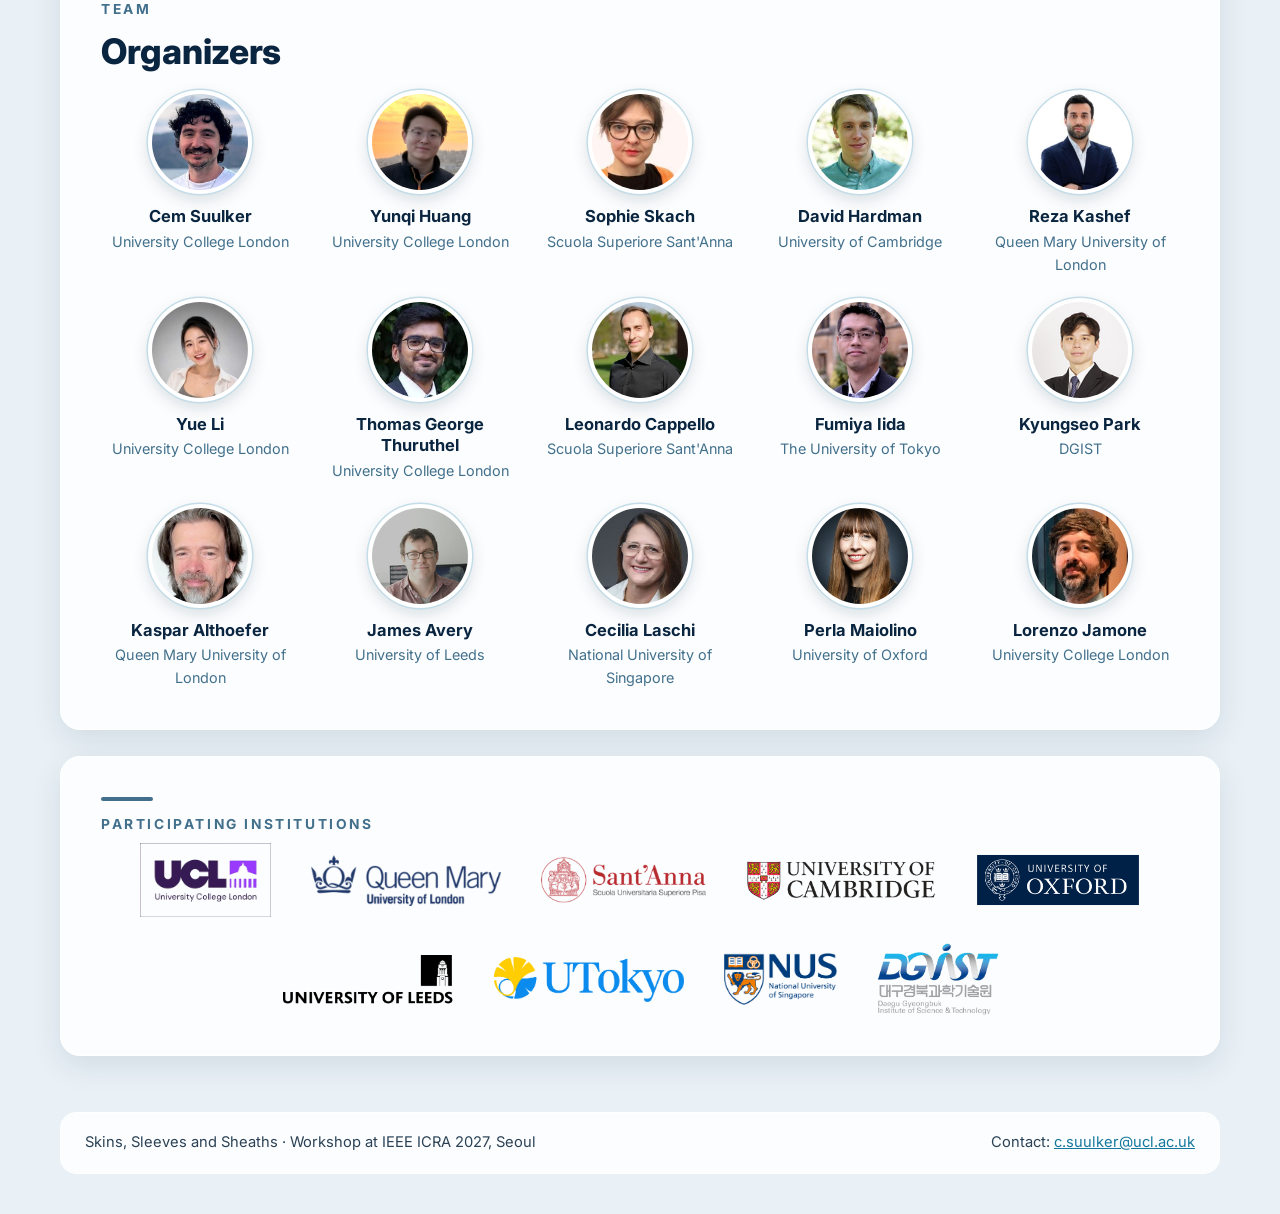
==== commit a88e0172: "Add files via upload" ====
--- a/index.html
+++ b/index.html
@@ -175,8 +175,11 @@
 
     /* logos */
     .logos{display:flex; flex-wrap:wrap; align-items:center; justify-content:center; gap:26px 40px; margin-top:8px}
-    .logos img{height:52px; max-width:170px; width:auto; object-fit:contain}
-    .logos .wordmark{height:44px; display:flex; align-items:center; font-weight:600; color:var(--slate); font-size:.98rem; border-left:3px solid var(--mist); padding-left:12px}
+    .logos img{height:52px; max-width:190px; width:auto; object-fit:contain}
+    .logos img.logo-ucl{height:74px; max-width:none}
+    .logos img.logo-lg{height:46px; max-width:210px}
+    .logos img.logo-xl{height:72px; max-width:none}
+    @media (max-width:640px){ .logos{gap:18px 24px} .logos img{height:38px; max-width:150px} .logos img.logo-ucl{height:56px} .logos img.logo-lg{height:36px} .logos img.logo-xl{height:54px} }
 
     footer{padding:30px 0 40px; color:#2b4256; font-size:.92rem}
     footer .container{display:flex; justify-content:space-between; flex-wrap:wrap; gap:10px;
@@ -312,9 +315,9 @@
       <div class="track">
         <div class="track-head"><h3>Sensing</h3><span>3 invited talks</span></div>
         <div class="slots">
-          <div class="slot tba-slot"><div class="disc">TBA</div><div class="slabel">Textiles</div></div>
+          <div class="slot"><img class="disc" src="assets/img/speakers/peyman-servati.jpg" alt="Peyman Servati"><div class="sname">Peyman Servati</div><div class="saff">Texavie Technologies</div><div class="stopic">Smart-textile wearables (industry)</div></div>
           <div class="slot"><img class="disc" src="assets/img/speakers/lucia-beccai.jpg" alt="Lucia Beccai"><div class="sname">Lucia Beccai</div><div class="saff">Italian Institute of Technology</div><div class="stopic">Bioinspired soft tactile sensing</div></div>
-          <div class="slot tba-slot"><div class="disc">TBA</div><div class="slabel">Large-area tactile</div></div>
+          <div class="slot"><img class="disc" src="assets/img/speakers/yajing-shen.jpg" alt="Yajing Shen"><div class="sname">Yajing Shen</div><div class="saff">Hong Kong University of Science and Technology</div><div class="stopic">Tactile sensing and whole-arm robotic skins</div></div>
         </div>
       </div>
       <div class="track">
@@ -389,7 +392,7 @@
         <div class="person"><img class="photo" src="assets/img/organizers/fumiya-iida.jpg" alt="Fumiya Iida"><div class="name">Fumiya Iida</div><div class="aff">The University of Tokyo</div></div>
         <div class="person"><img class="photo" src="assets/img/organizers/kyungseo-park.jpg" alt="Kyungseo Park"><div class="name">Kyungseo Park</div><div class="aff">DGIST</div></div>
         <div class="person"><img class="photo" src="assets/img/organizers/kaspar-althoefer.jpg" alt="Kaspar Althoefer"><div class="name">Kaspar Althoefer</div><div class="aff">Queen Mary University of London</div></div>
-        <div class="person"><img class="photo" src="assets/img/organizers/james-avery.jpg" alt="James Avery"><div class="name">James Avery</div><div class="aff">Imperial College London / University of Leeds</div></div>
+        <div class="person"><img class="photo" src="assets/img/organizers/james-avery.jpg" alt="James Avery"><div class="name">James Avery</div><div class="aff">University of Leeds</div></div>
         <div class="person"><img class="photo" src="assets/img/organizers/cecilia-laschi.jpg" alt="Cecilia Laschi"><div class="name">Cecilia Laschi</div><div class="aff">National University of Singapore</div></div>
         <div class="person"><img class="photo" src="assets/img/organizers/perla-maiolino.jpg" alt="Perla Maiolino"><div class="name">Perla Maiolino</div><div class="aff">University of Oxford</div></div>
         <div class="person"><img class="photo" src="assets/img/organizers/lorenzo-jamone.jpg" alt="Lorenzo Jamone"><div class="name">Lorenzo Jamone</div><div class="aff">University College London</div></div>
@@ -403,19 +406,16 @@
   <div class="container">
     <div class="panel">
       <div class="kicker">Participating Institutions</div>
-      <!-- To add a logo: put the PNG in assets/img/logos/ and replace the matching <div class="wordmark"> with
-           <img src="assets/img/logos/name.png" alt="Institution name"> -->
       <div class="logos">
-        <img src="assets/img/logos/ucl.png" alt="University College London">
+        <img class="logo-ucl" src="assets/img/logos/ucl.png" alt="University College London">
         <img src="assets/img/logos/qmul.png" alt="Queen Mary University of London">
-        <img src="assets/img/logos/sant-anna.png" alt="Scuola Superiore Sant'Anna">
+        <img class="logo-lg" src="assets/img/logos/sant-anna.png" alt="Scuola Superiore Sant'Anna">
+        <img src="assets/img/logos/cambridge.png" alt="University of Cambridge">
+        <img src="assets/img/logos/oxford.png" alt="University of Oxford">
+        <img src="assets/img/logos/leeds.png" alt="University of Leeds">
         <img src="assets/img/logos/utokyo.png" alt="The University of Tokyo">
         <img src="assets/img/logos/nus.png" alt="National University of Singapore">
-        <div class="wordmark">University of Cambridge</div>
-        <div class="wordmark">University of Oxford</div>
-        <div class="wordmark">Imperial College London</div>
-        <div class="wordmark">University of Leeds</div>
-        <div class="wordmark">DGIST</div>
+        <img class="logo-xl" src="assets/img/logos/dgist.png" alt="DGIST">
       </div>
     </div>
   </div>
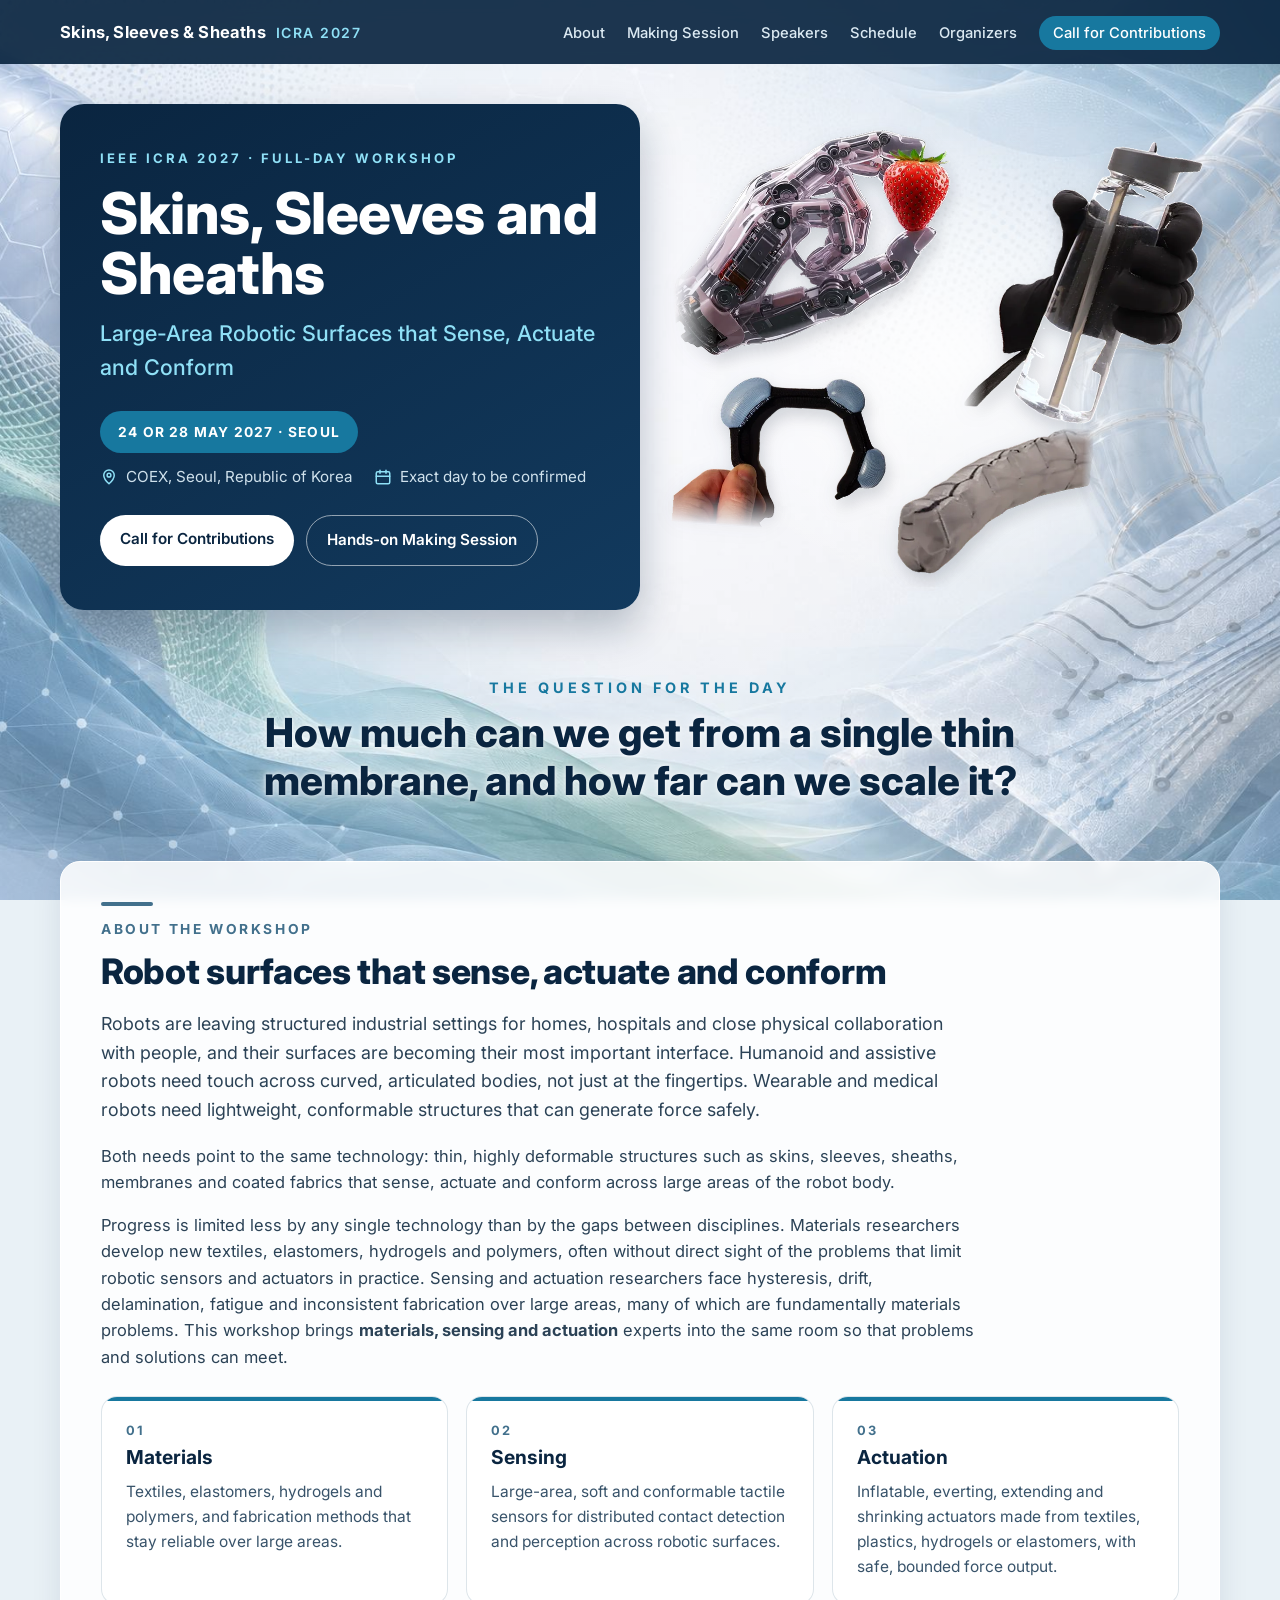
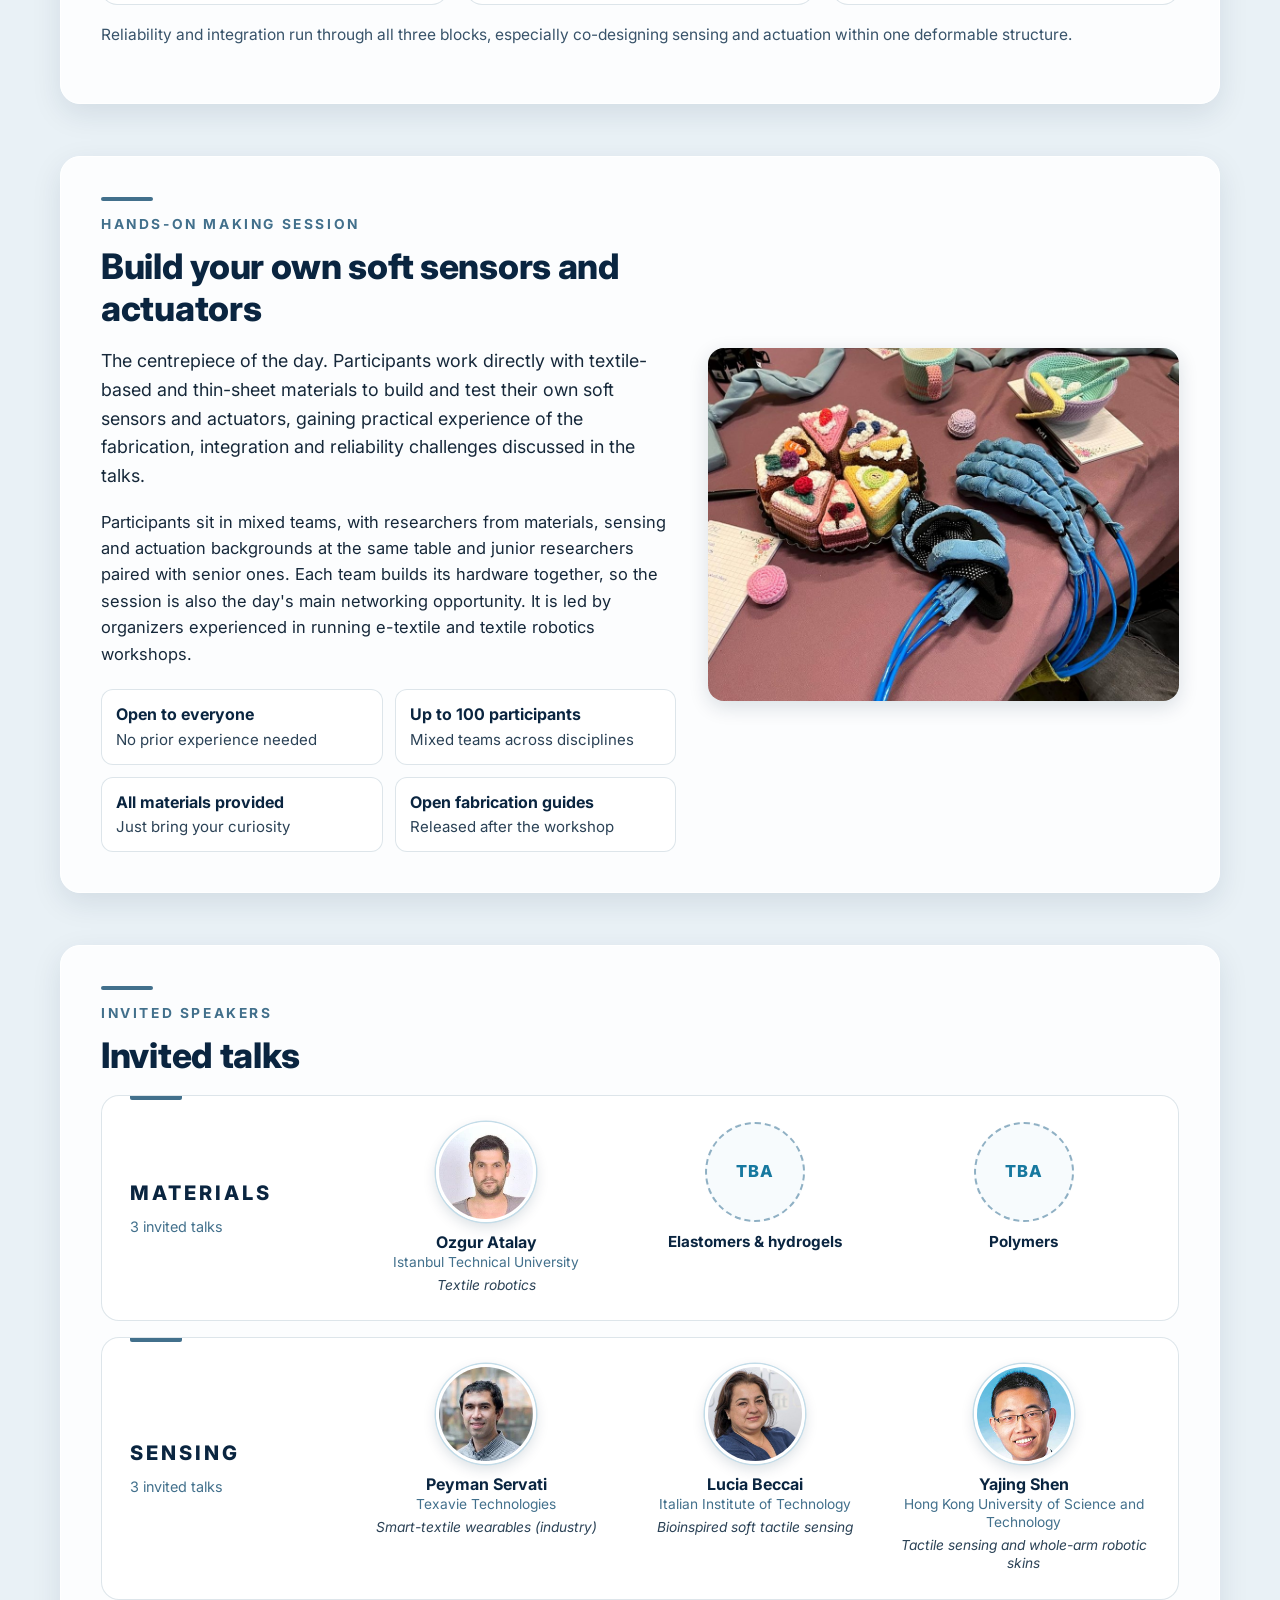
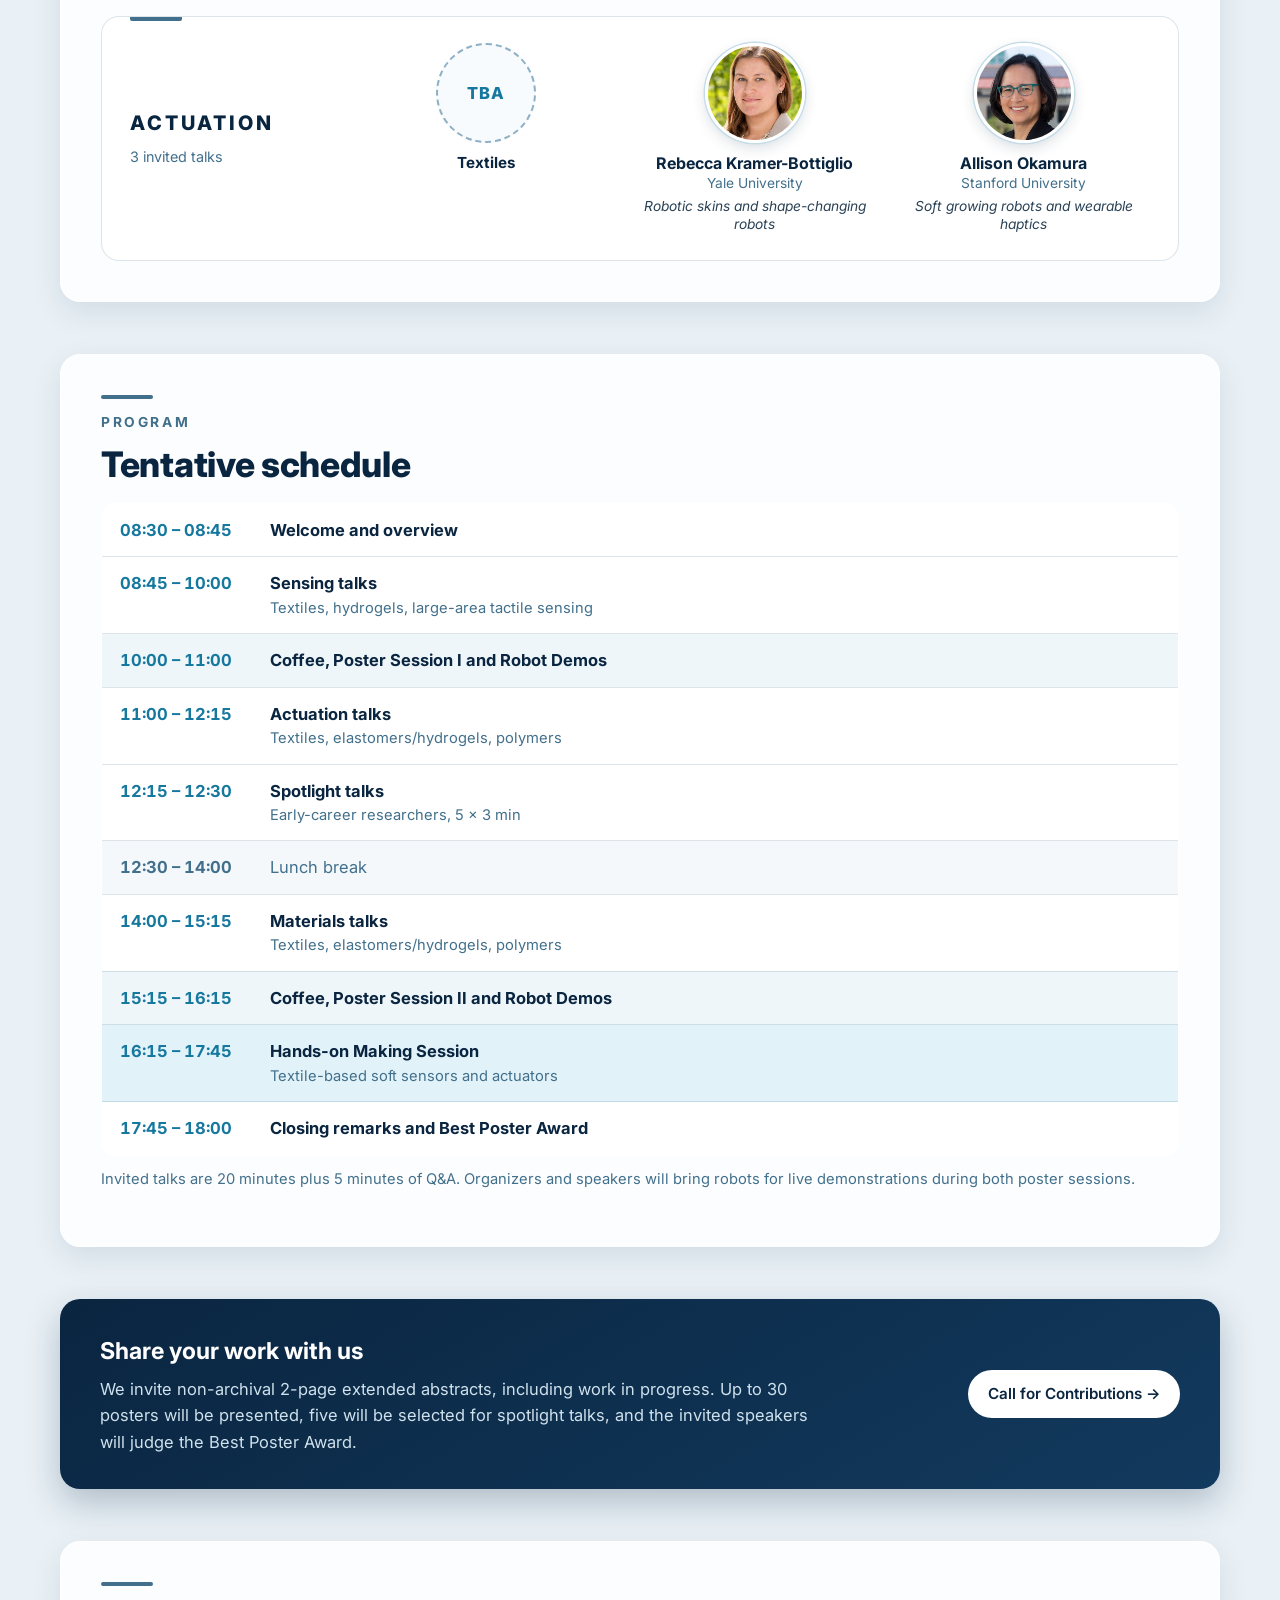
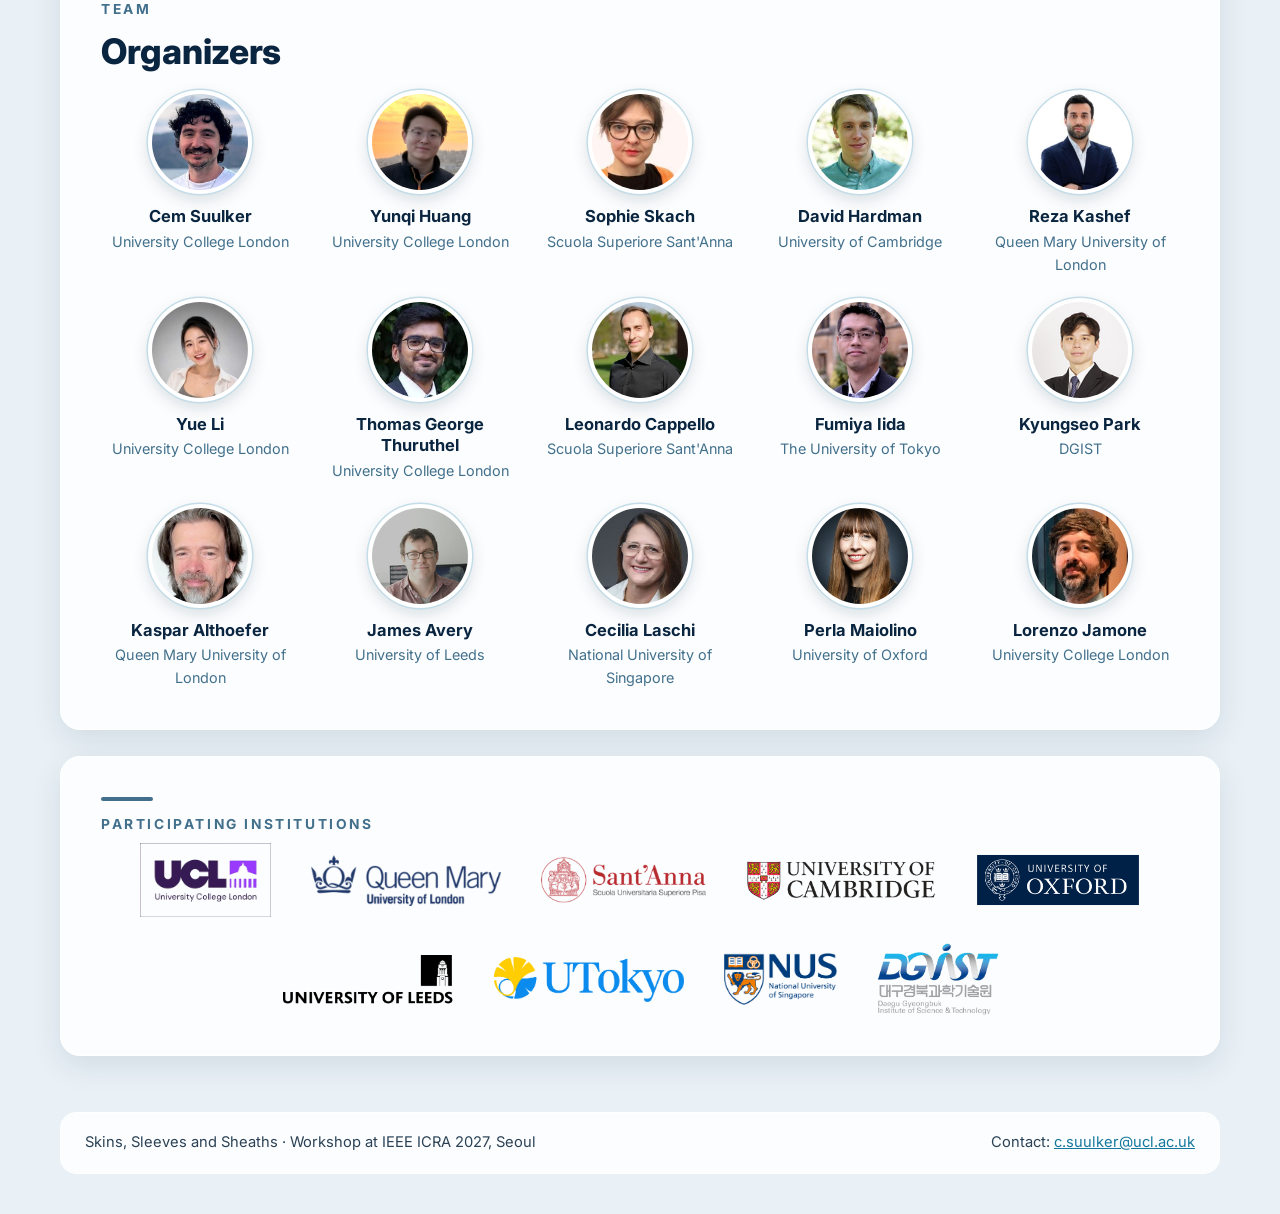
==== commit ab87077e: "Add files via upload" ====
--- a/index.html
+++ b/index.html
@@ -324,7 +324,7 @@
         <div class="track-head"><h3>Actuation</h3><span>3 invited talks</span></div>
         <div class="slots">
           <div class="slot tba-slot"><div class="disc">TBA</div><div class="slabel">Textiles</div></div>
-          <div class="slot tba-slot"><div class="disc">TBA</div><div class="slabel">Elastomers or hydrogels</div></div>
+          <div class="slot"><img class="disc" src="assets/img/speakers/rebecca-kramer-bottiglio.jpg" alt="Rebecca Kramer-Bottiglio"><div class="sname">Rebecca Kramer-Bottiglio</div><div class="saff">Yale University</div><div class="stopic">Robotic skins and shape-changing robots</div></div>
           <div class="slot"><img class="disc" src="assets/img/speakers/allison-okamura.jpg" alt="Allison Okamura"><div class="sname">Allison Okamura</div><div class="saff">Stanford University</div><div class="stopic">Soft growing robots and wearable haptics</div></div>
         </div>
       </div>
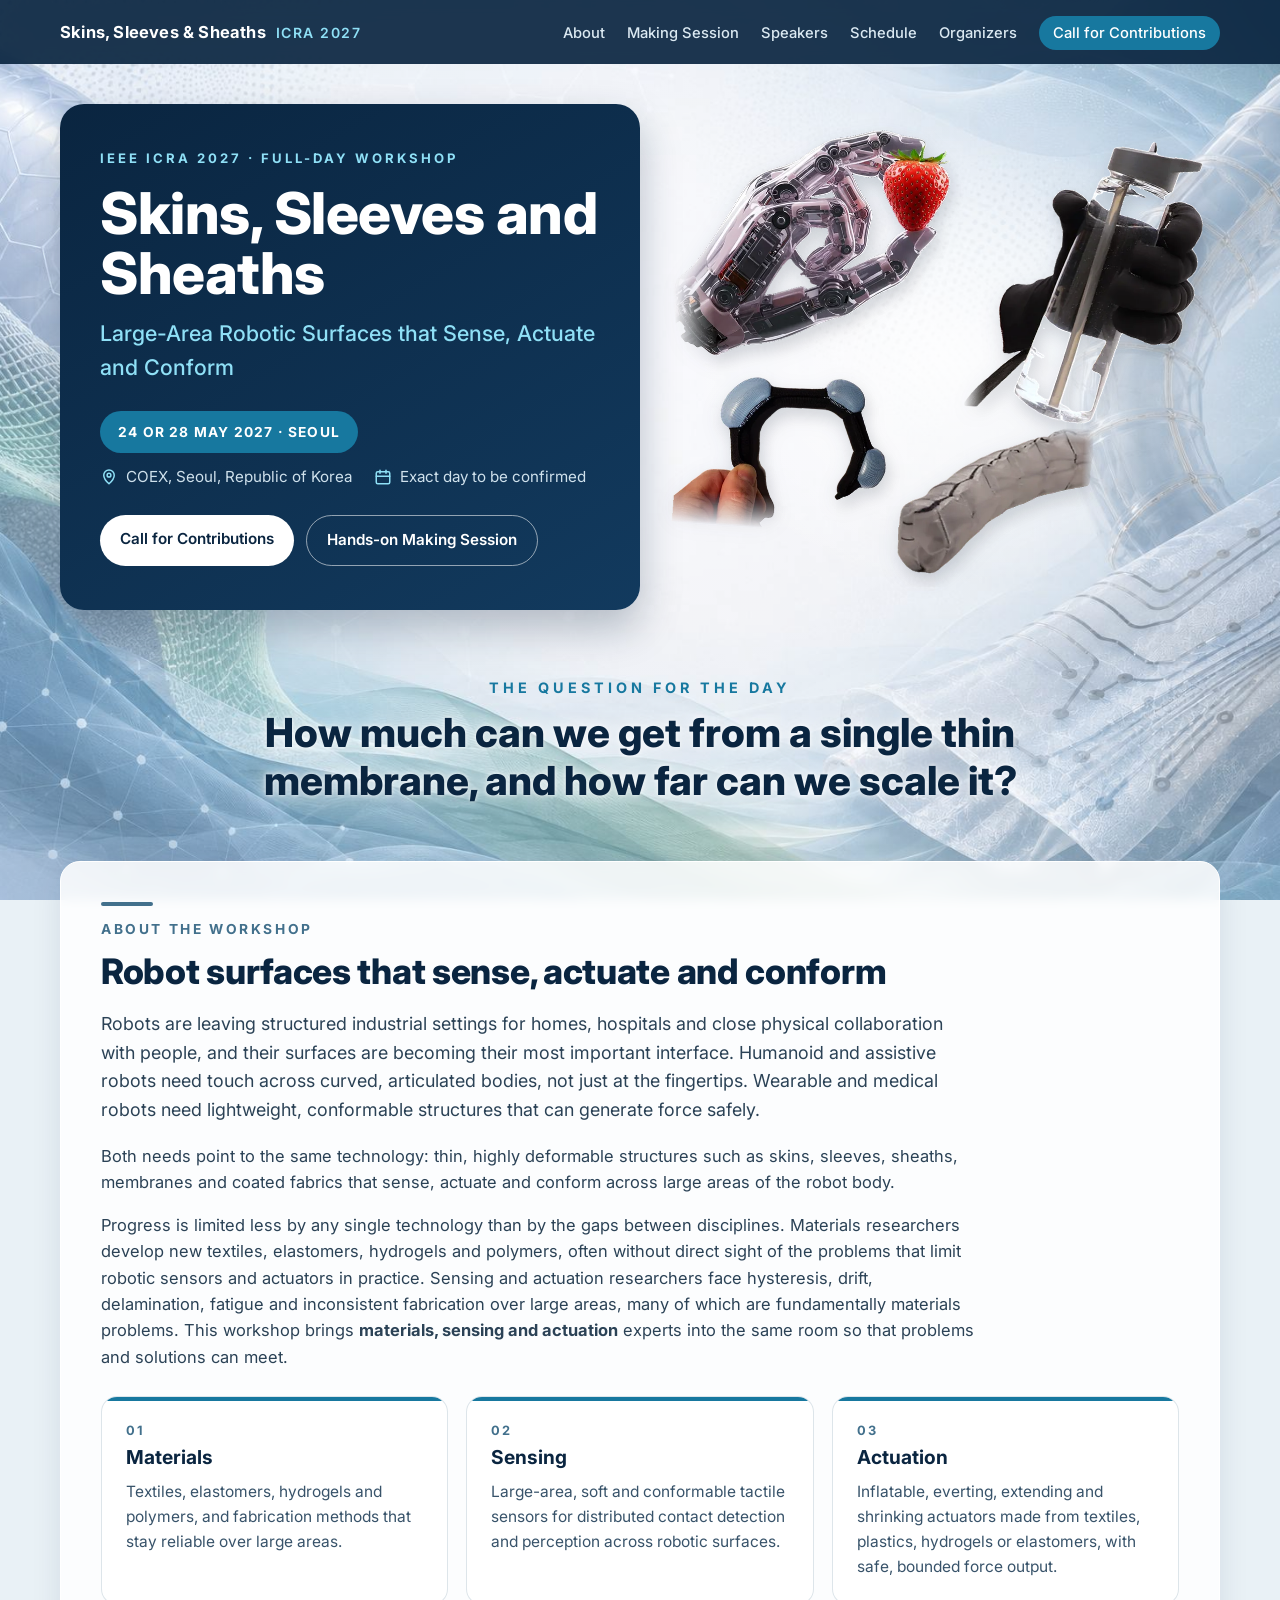
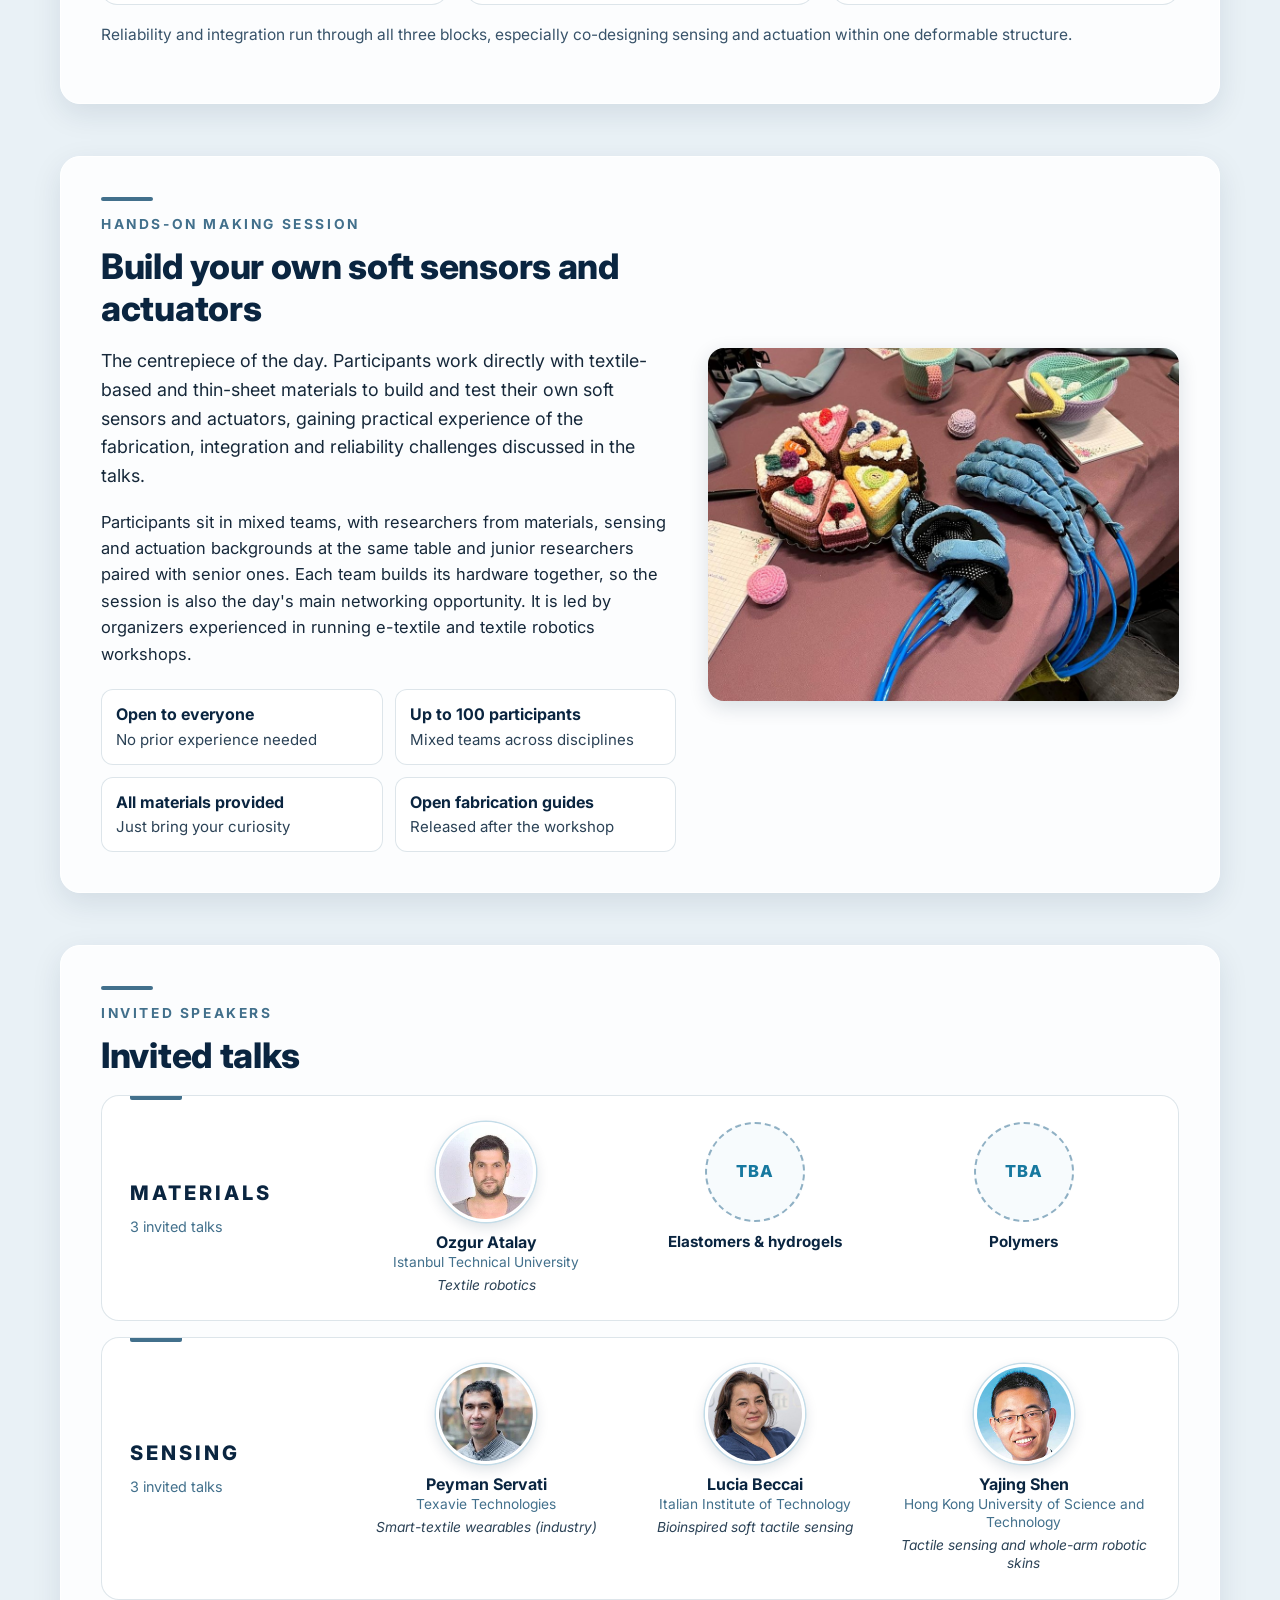
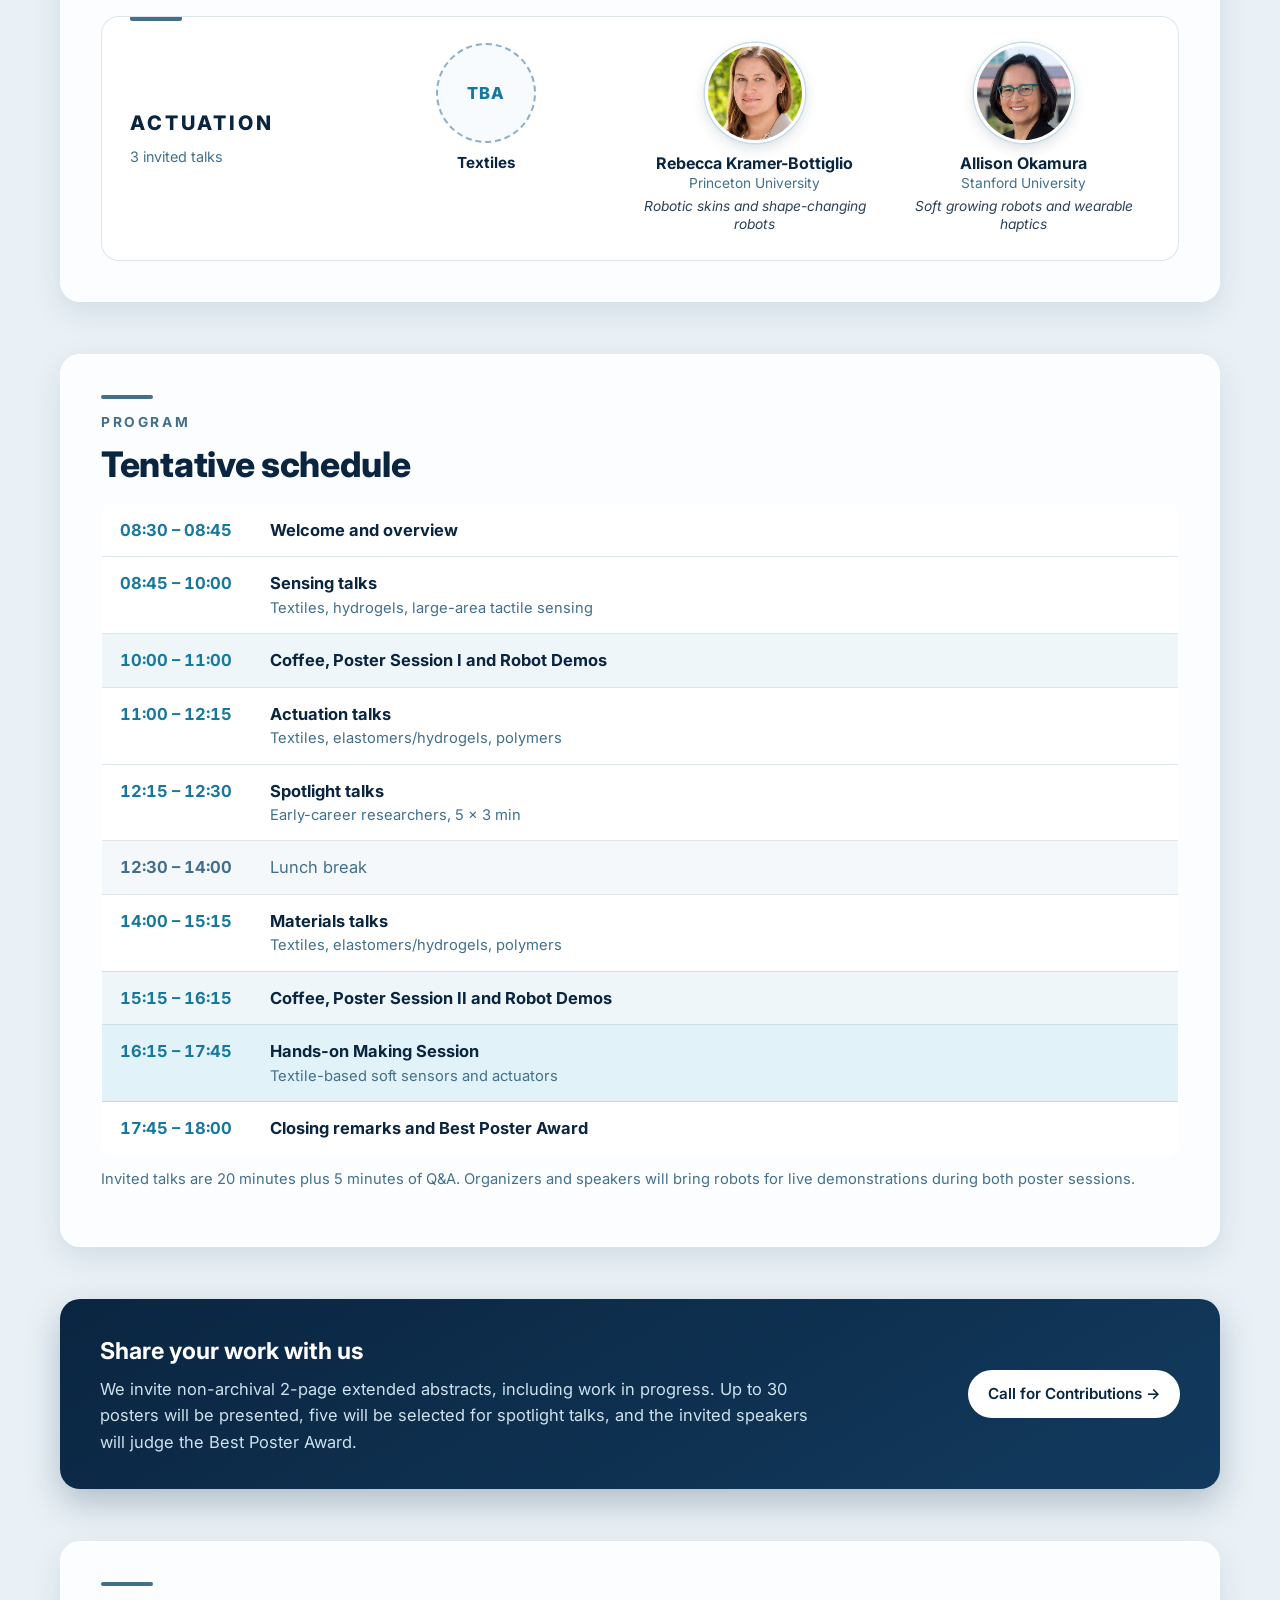
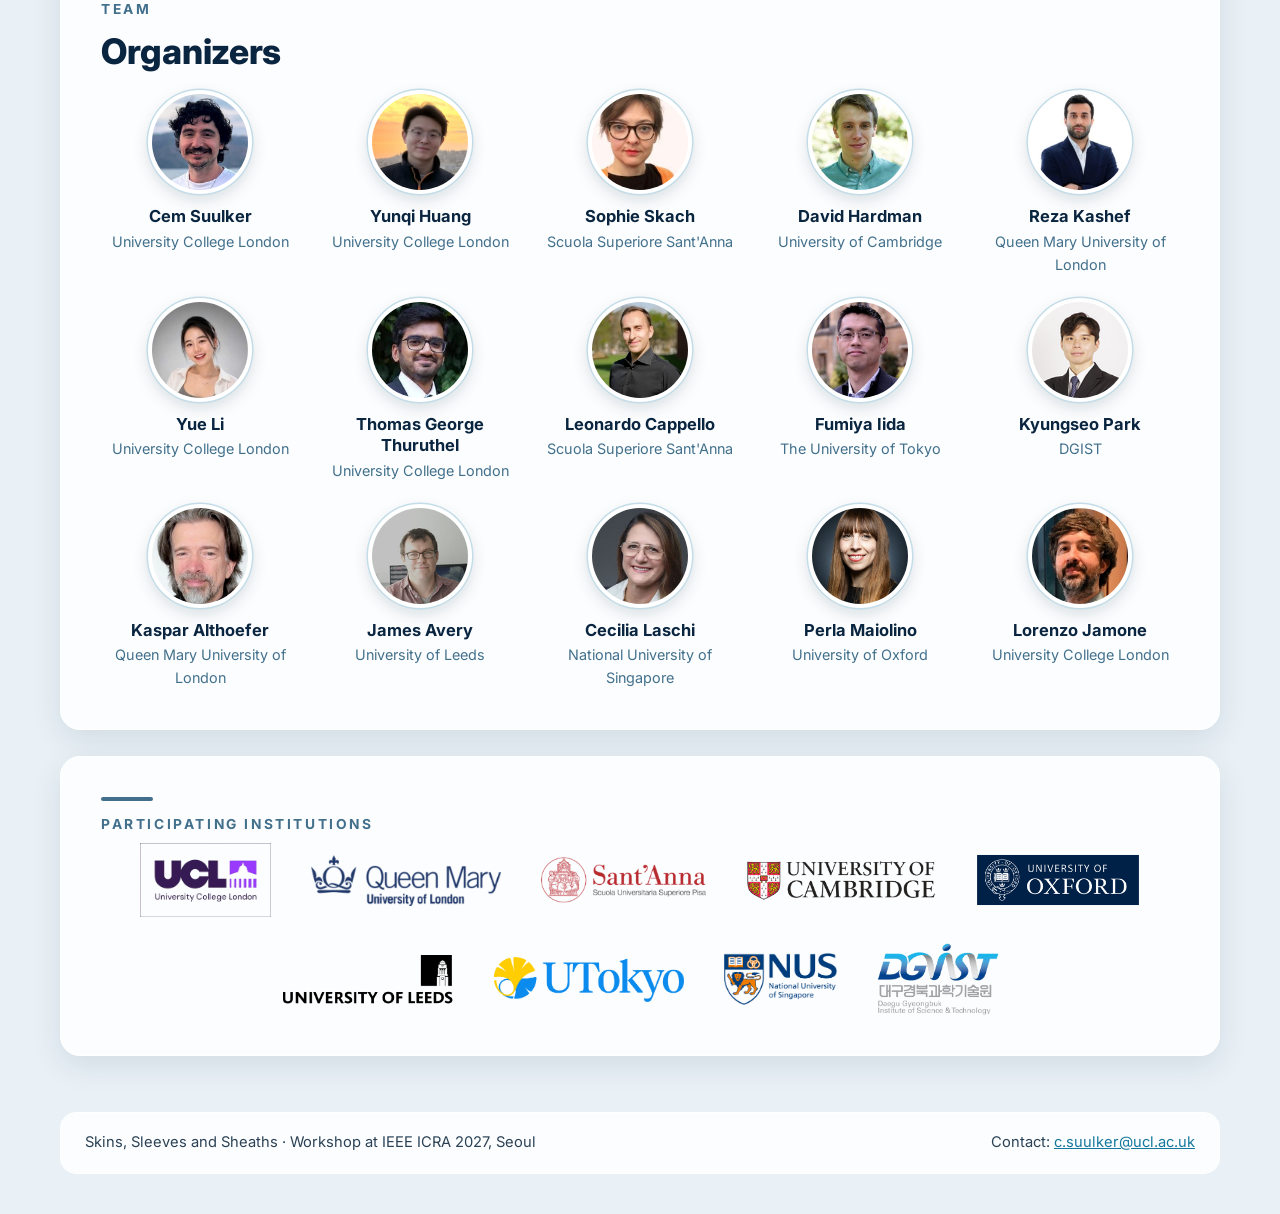
==== commit b80eee4a: "Add files via upload" ====
--- a/index.html
+++ b/index.html
@@ -324,7 +324,7 @@
         <div class="track-head"><h3>Actuation</h3><span>3 invited talks</span></div>
         <div class="slots">
           <div class="slot tba-slot"><div class="disc">TBA</div><div class="slabel">Textiles</div></div>
-          <div class="slot"><img class="disc" src="assets/img/speakers/rebecca-kramer-bottiglio.jpg" alt="Rebecca Kramer-Bottiglio"><div class="sname">Rebecca Kramer-Bottiglio</div><div class="saff">Yale University</div><div class="stopic">Robotic skins and shape-changing robots</div></div>
+          <div class="slot"><img class="disc" src="assets/img/speakers/rebecca-kramer-bottiglio.jpg" alt="Rebecca Kramer-Bottiglio"><div class="sname">Rebecca Kramer-Bottiglio</div><div class="saff">Princeton University</div><div class="stopic">Robotic skins and shape-changing robots</div></div>
           <div class="slot"><img class="disc" src="assets/img/speakers/allison-okamura.jpg" alt="Allison Okamura"><div class="sname">Allison Okamura</div><div class="saff">Stanford University</div><div class="stopic">Soft growing robots and wearable haptics</div></div>
         </div>
       </div>
